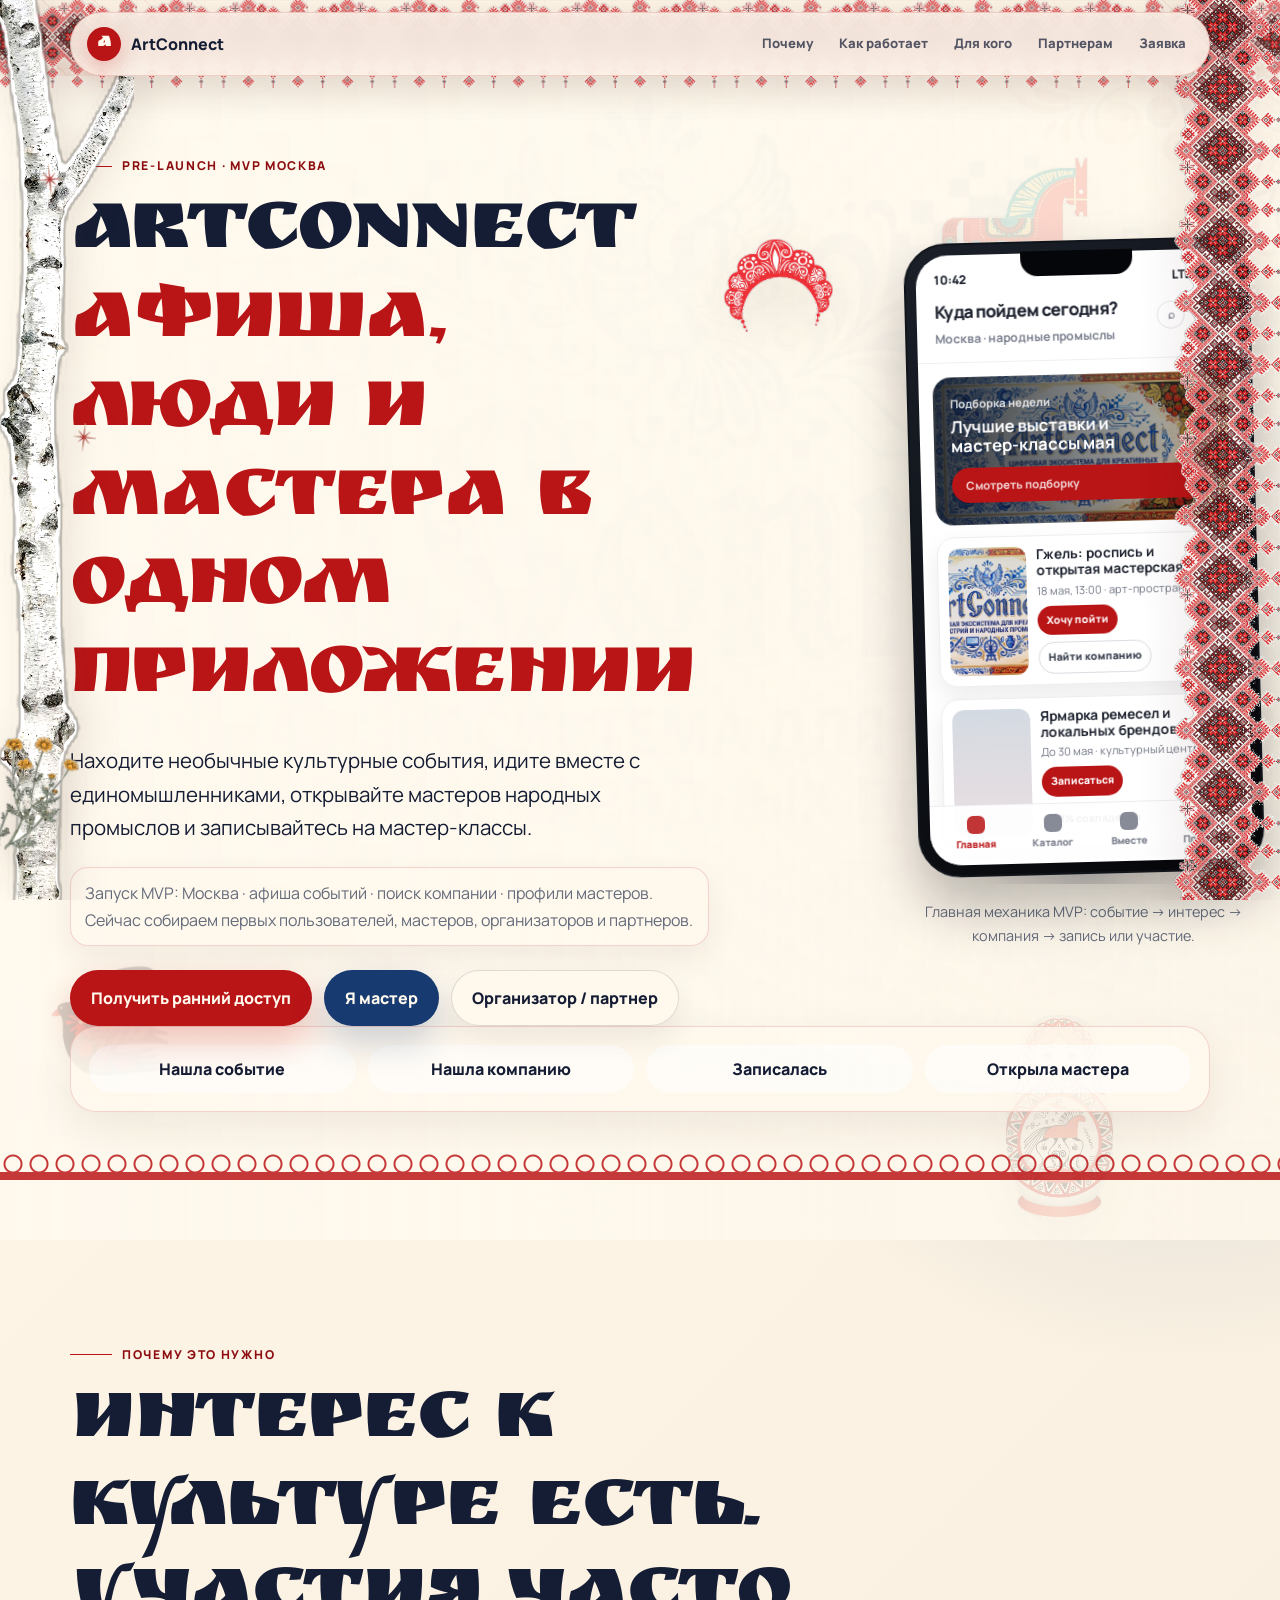
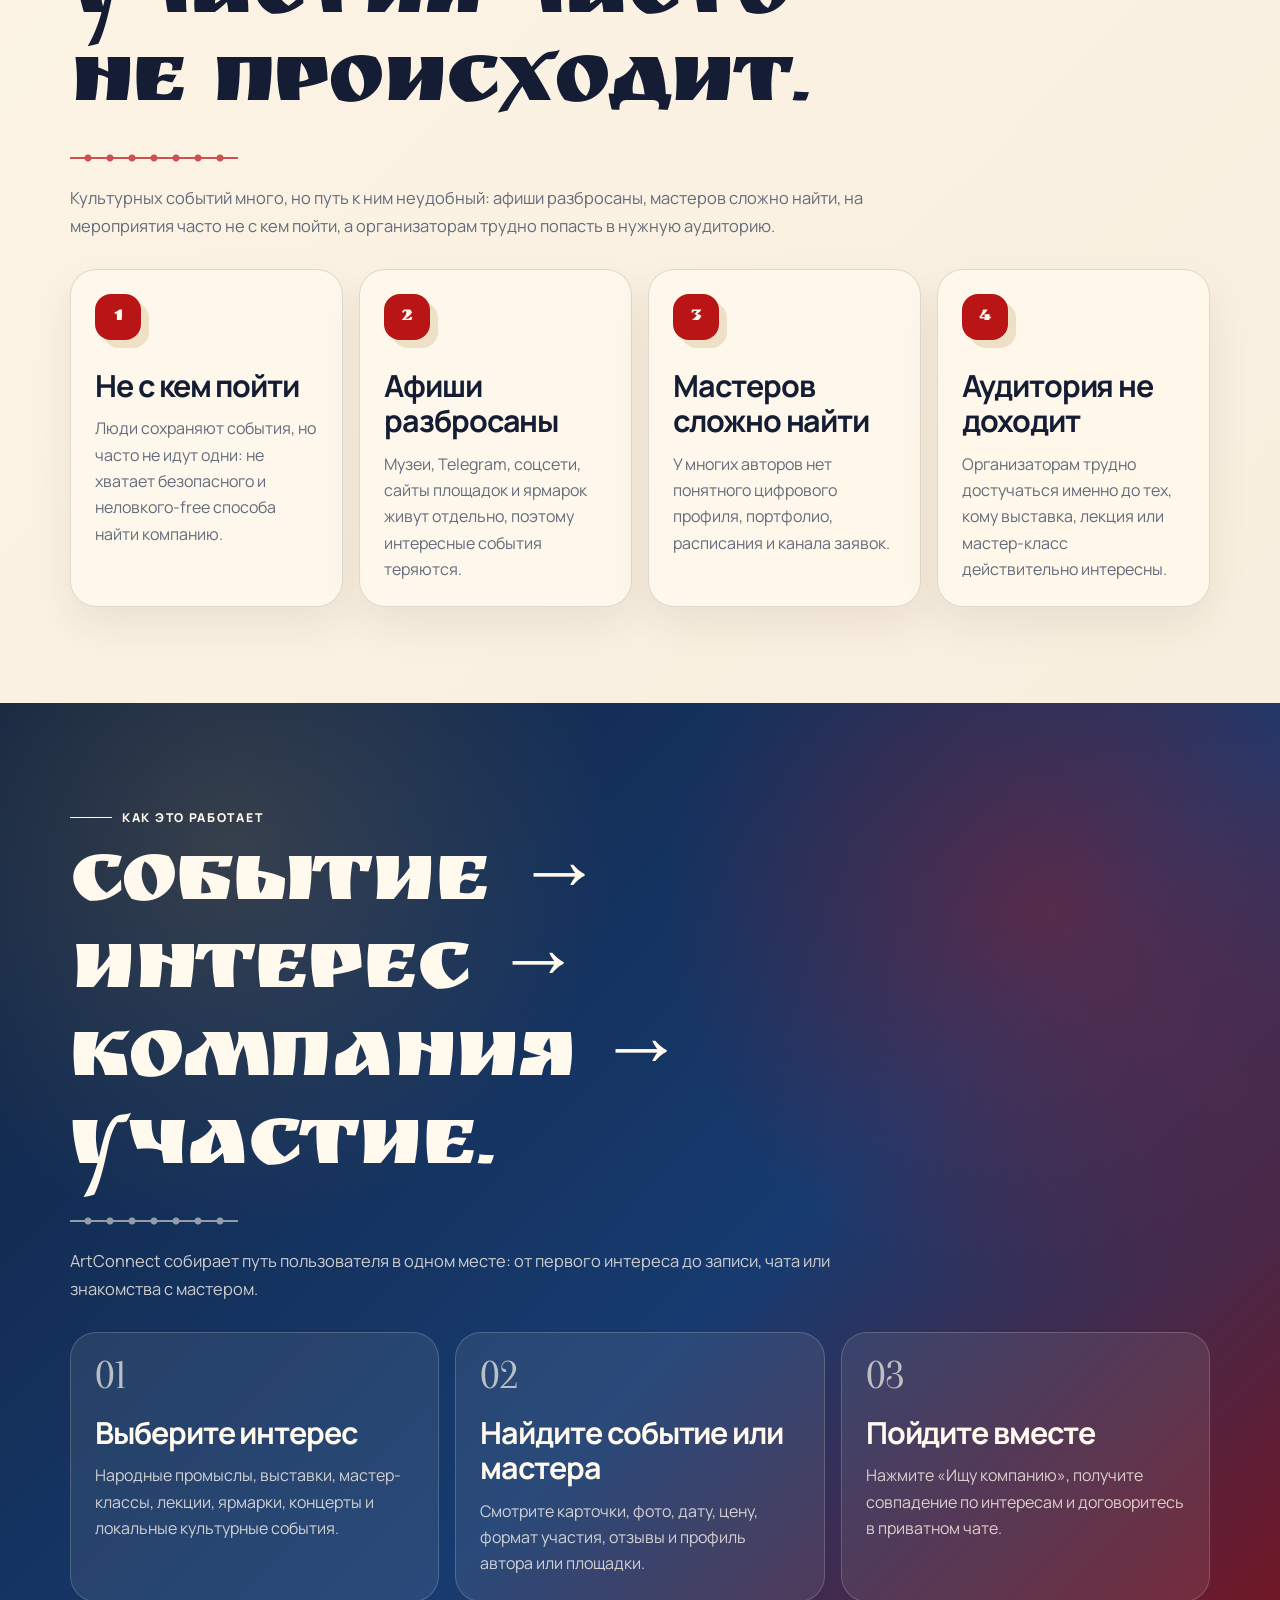
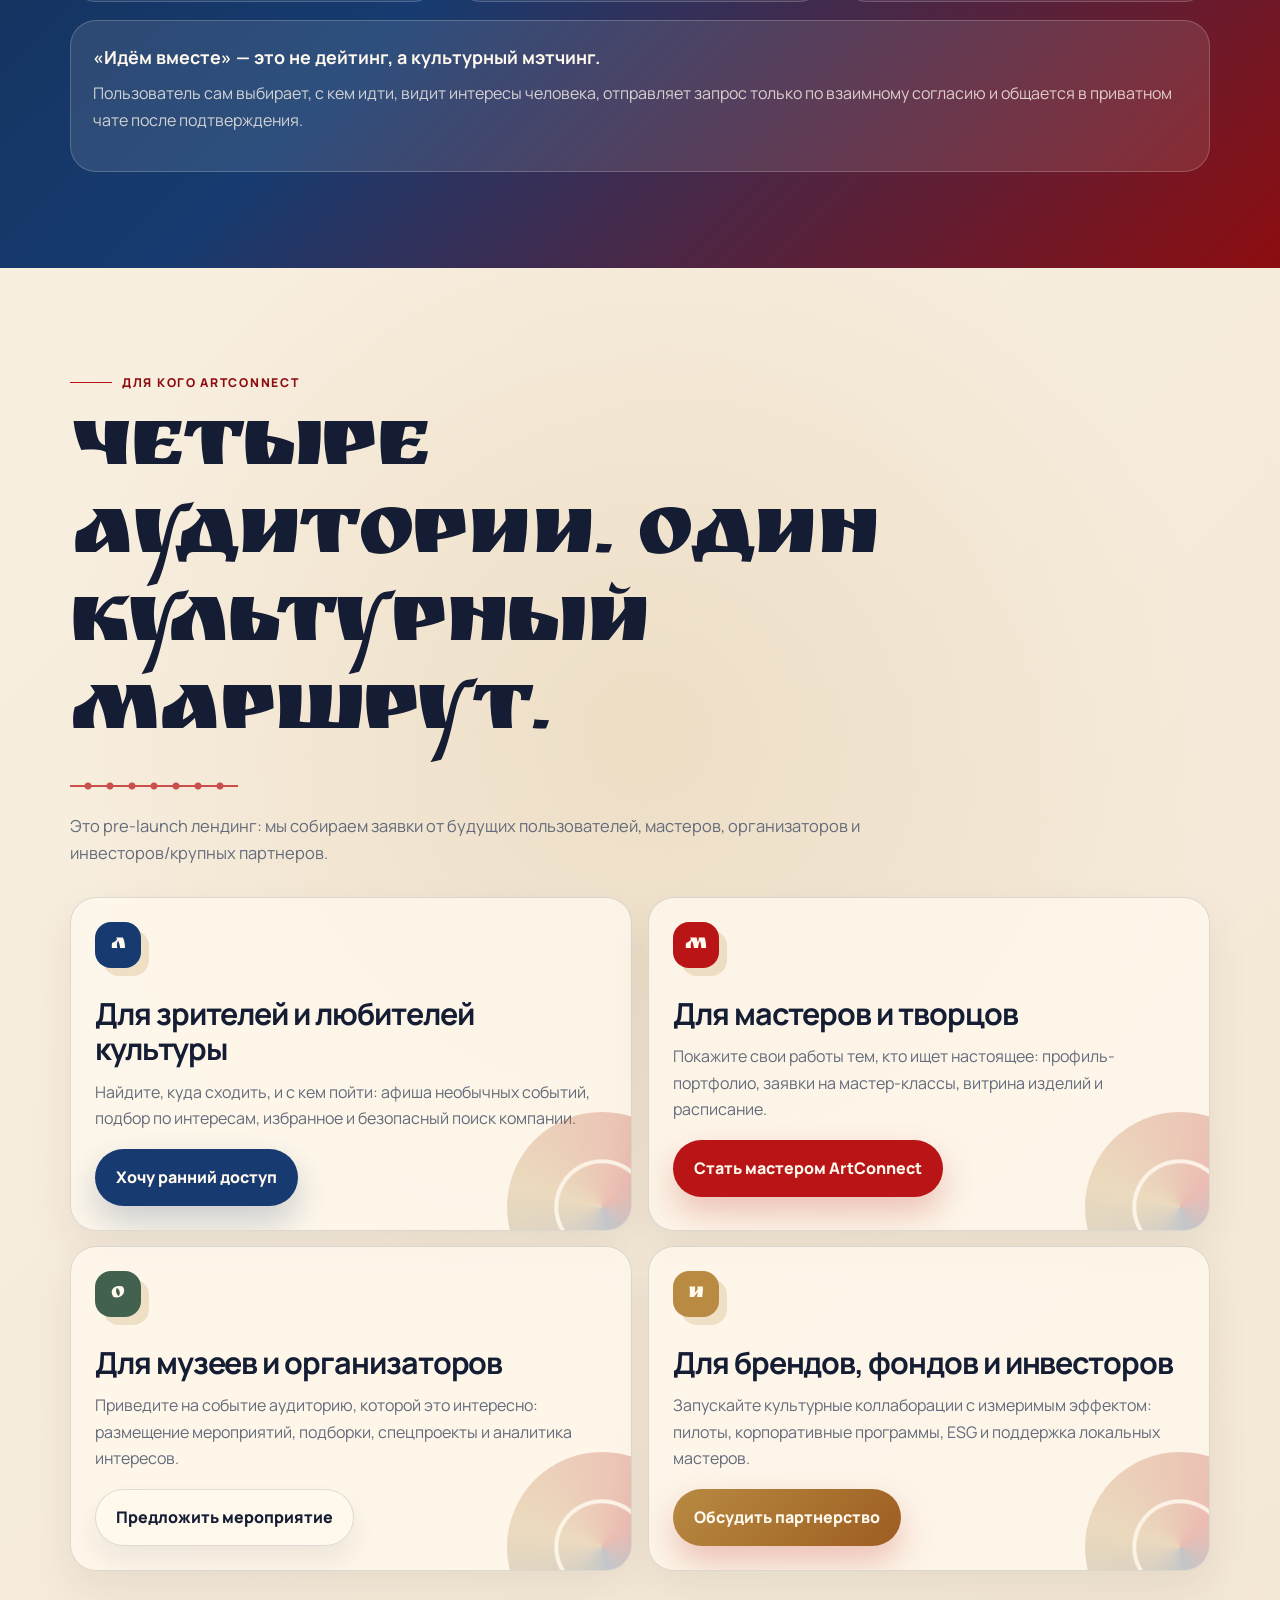
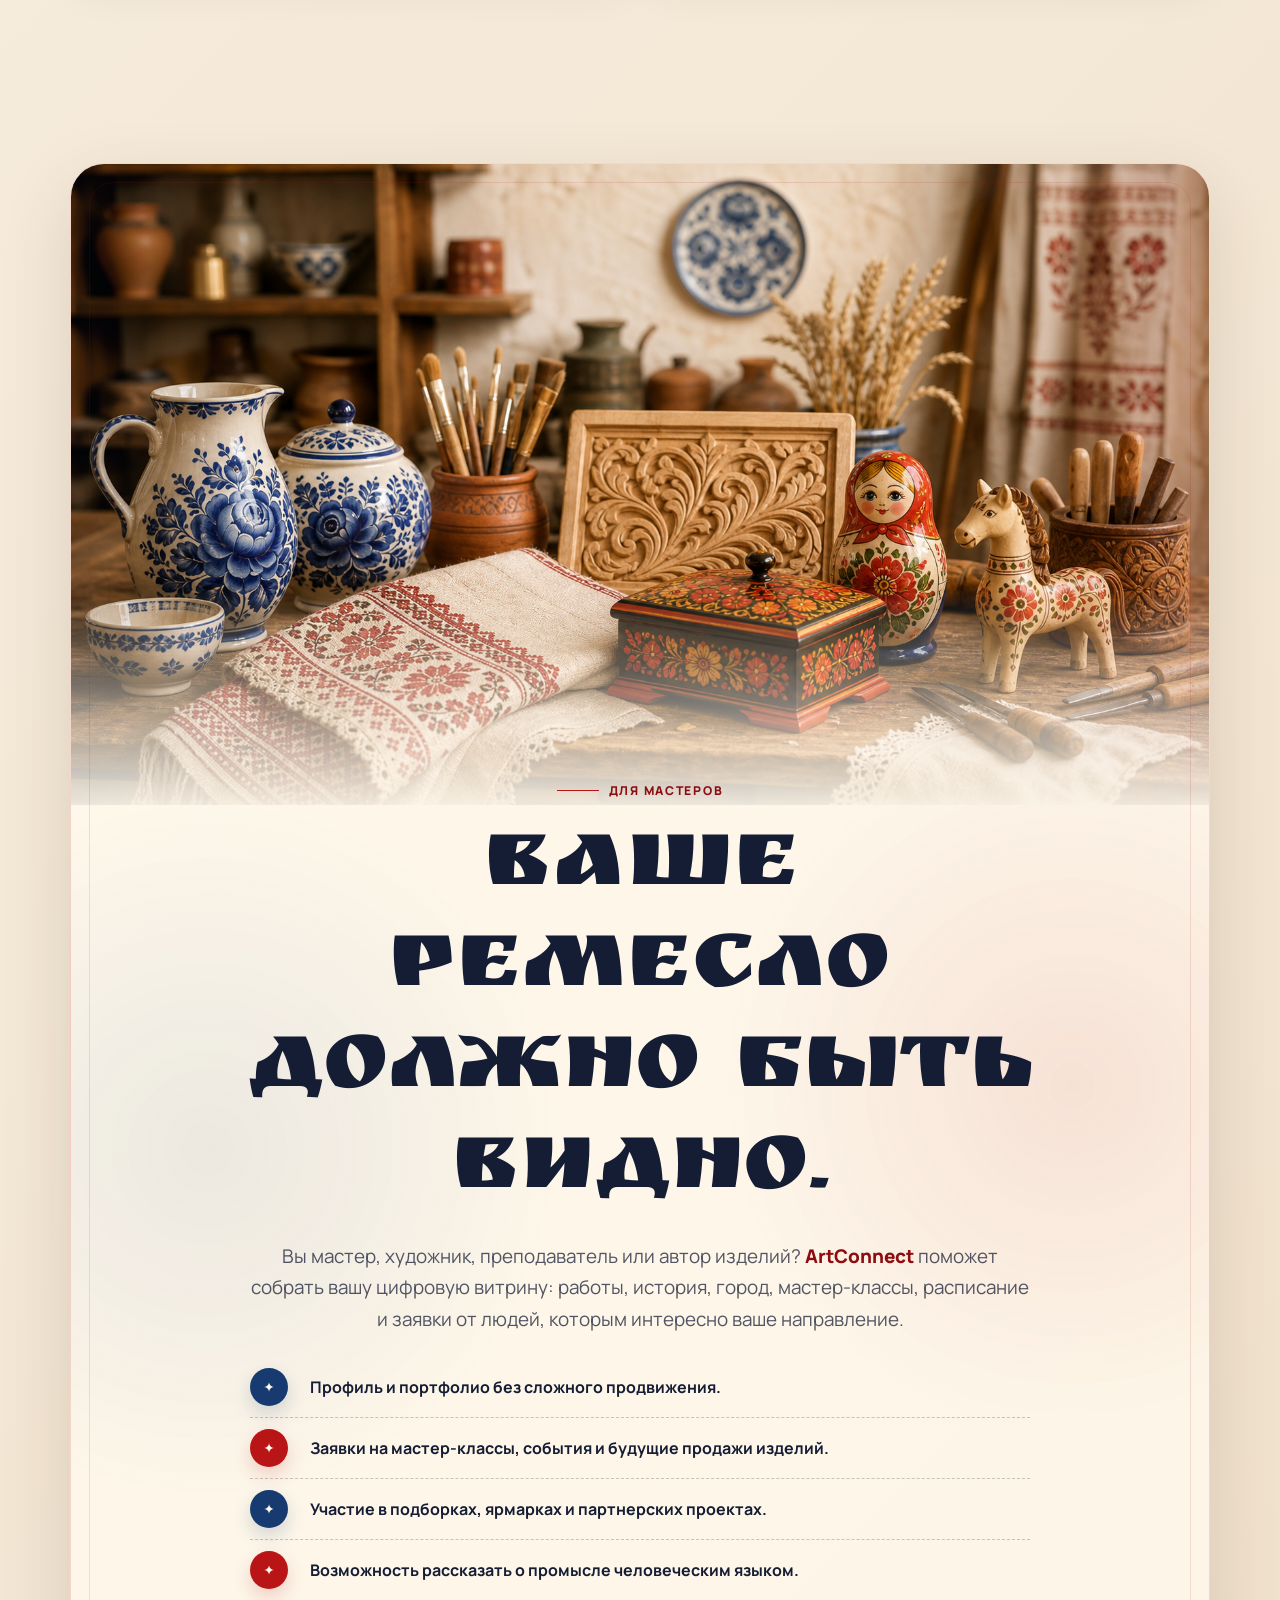
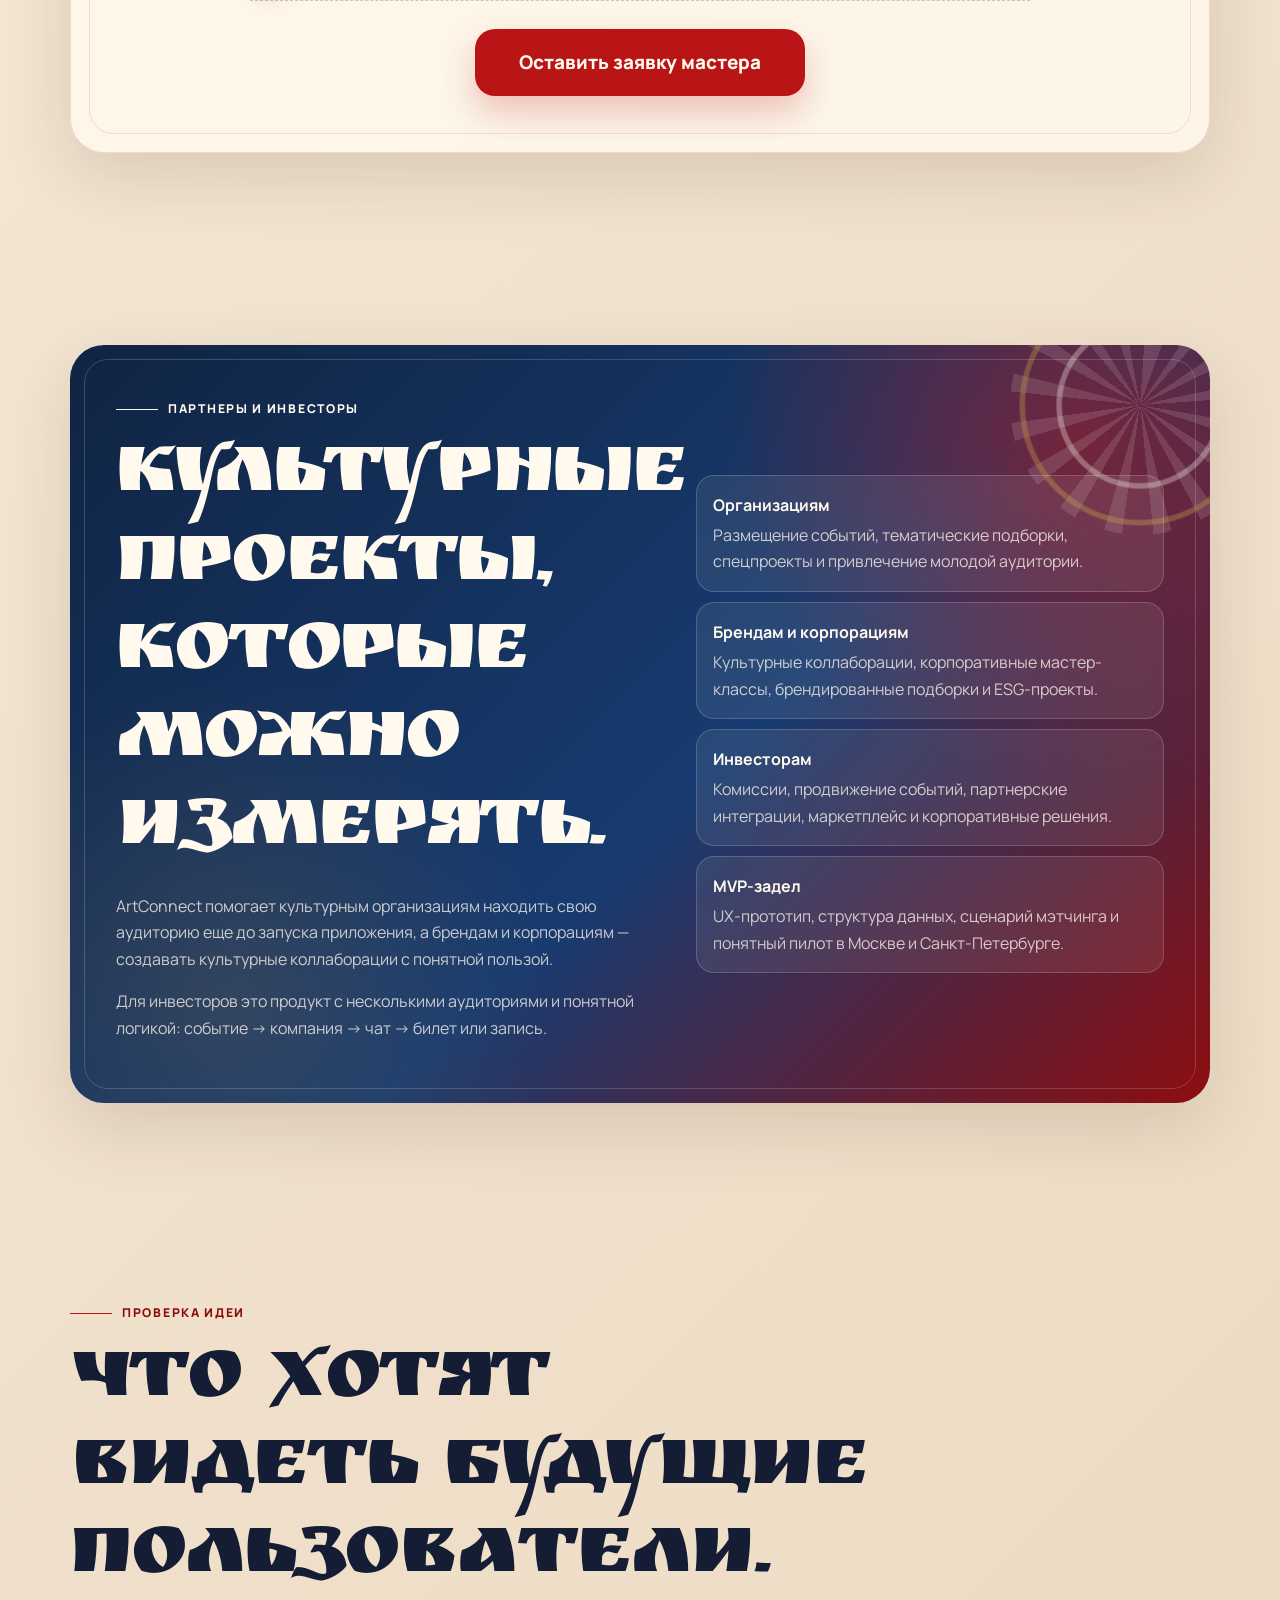
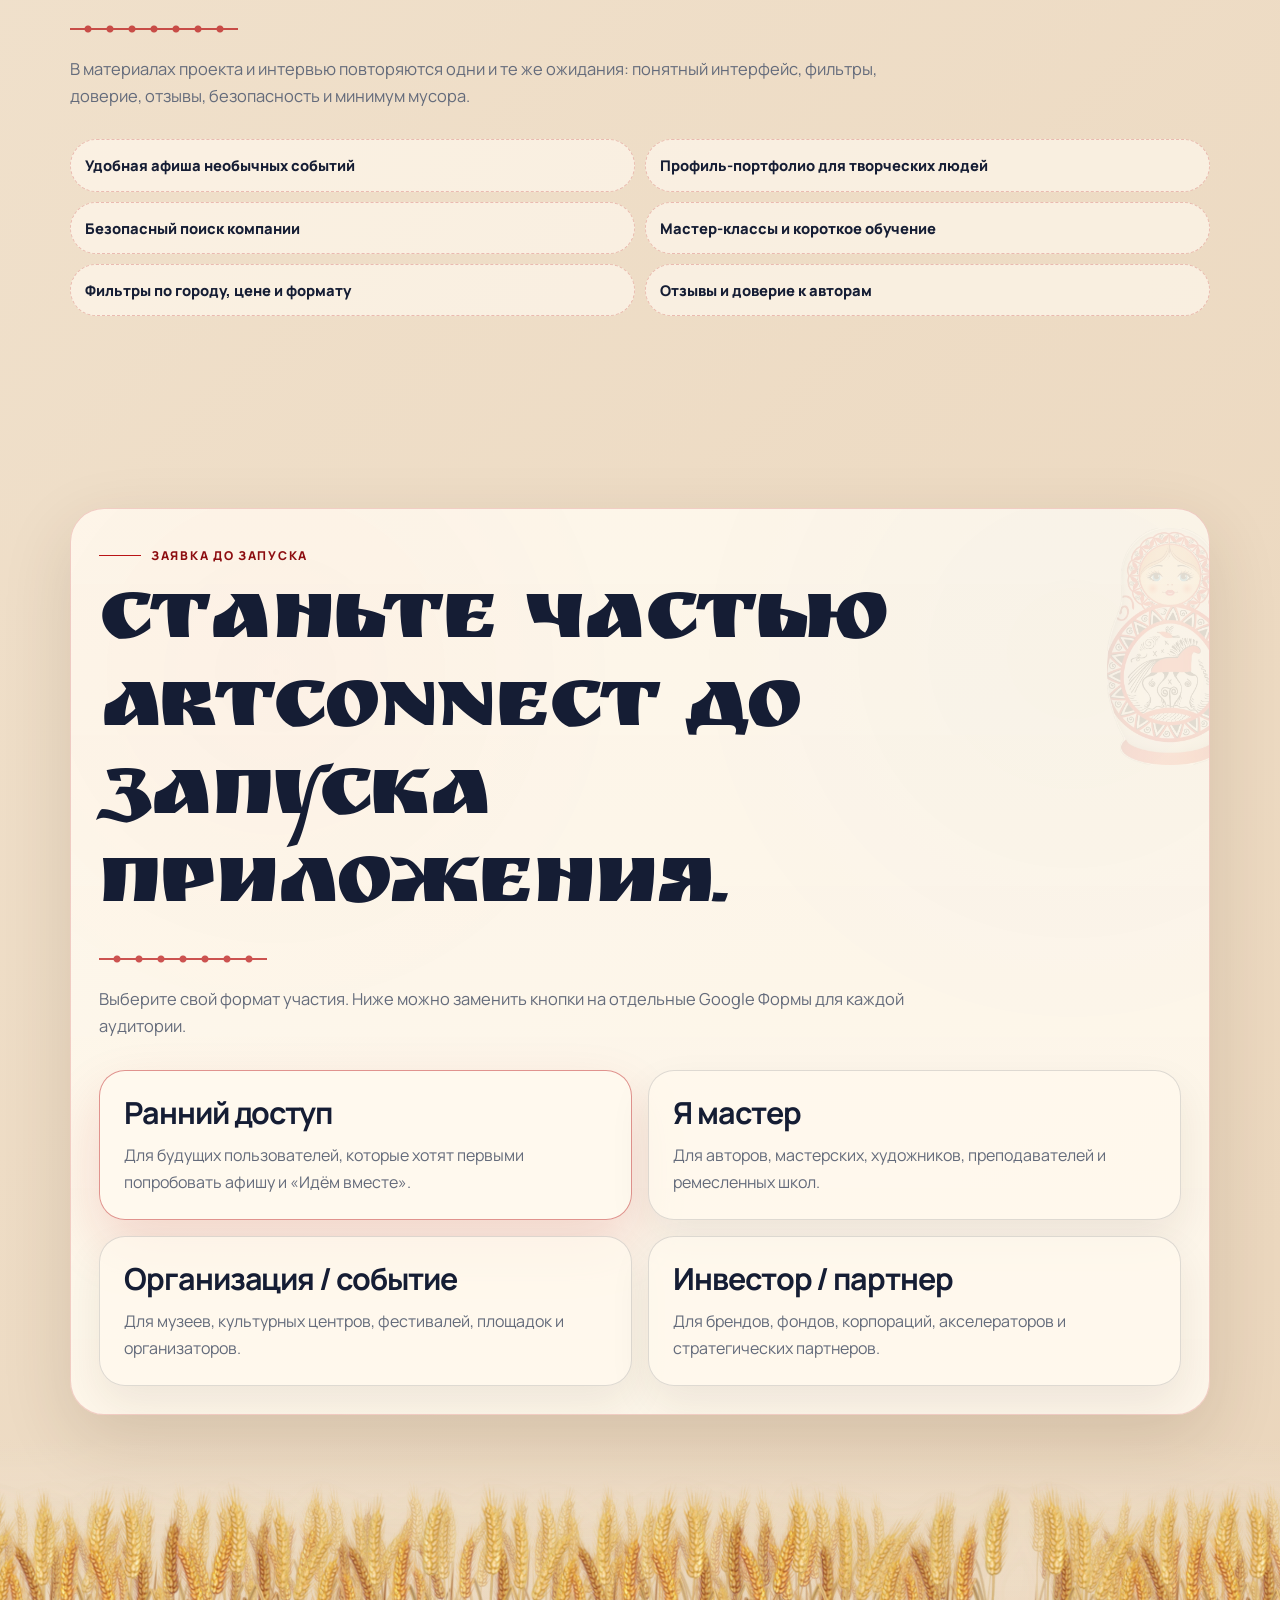
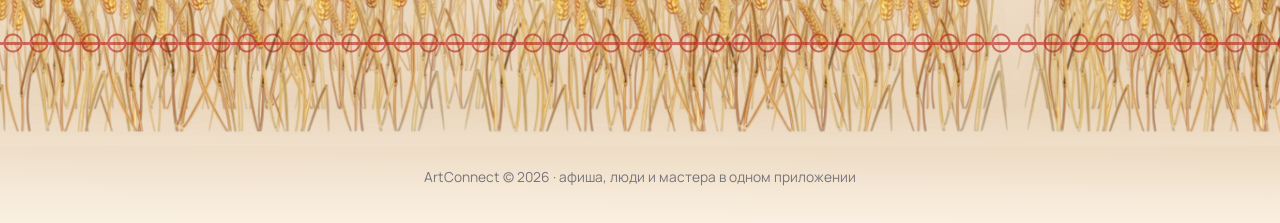
==== index.html @ 75df43a0 "Deploy ArtConnect landing" ====
<!doctype html>
<html lang="ru">
  <head>
    <meta charset="UTF-8" />
    <meta name="viewport" content="width=device-width, initial-scale=1.0" />
    <meta
      name="description"
      content="ArtConnect - pre-launch лендинг приложения, где культура становится ближе: афиша событий, поиск компании, мастера народных промыслов и партнерские культурные проекты."
    />
    <title>ArtConnect - афиша, люди и мастера в одном приложении</title>

    <!--
      При необходимости замените Google Fonts на локальные шрифты.
      Ruslan Display дает декоративный русский характер, Manrope отвечает за современную читаемость.
    -->
    <link rel="preconnect" href="https://fonts.googleapis.com" />
    <link rel="preconnect" href="https://fonts.gstatic.com" crossorigin />
    <link
      href="https://fonts.googleapis.com/css2?family=Manrope:wght@400;500;600;700;800&family=Oranienbaum&family=Ruslan+Display&display=swap"
      rel="stylesheet"
    />
    <link rel="stylesheet" href="css/styles.css" />
  </head>

  <body>
        <span class="scroll-progress" aria-hidden="true"></span>
    <div class="site-frame" aria-hidden="true">
      <span class="site-frame__top"></span>
      <span class="site-frame__left">
        <span class="site-frame__flower site-frame__flower--yellow"></span>
        <span class="site-frame__spark site-frame__spark--one"></span>
        <span class="site-frame__spark site-frame__spark--two"></span>
      </span>
      <span class="site-frame__right"></span>
    </div>

    <header class="site-header">
      <nav class="nav" aria-label="Главная навигация">
        <a class="brand" href="#top" aria-label="ArtConnect - на главный экран">
          <span class="brand-mark" aria-hidden="true"></span>
          <span>ArtConnect</span>
        </a>

        <div class="nav-links">
          <a href="#why">Почему</a>
          <a href="#how">Как работает</a>
          <a href="#audiences">Для кого</a>
          <a href="#partners">Партнерам</a>
          <a href="#join">Заявка</a>
        </div>
      </nav>
    </header>

    <main id="top">
      <section class="hero">
  <div class="hero-decor" aria-hidden="true">
    <span class="folk-shape folk-shape--sun"></span>
    <span class="folk-shape folk-shape--crown"></span>
    <span class="folk-shape folk-shape--matryoshka"></span>
    <span class="folk-shape folk-shape--spindle"></span>
  </div>

  <div class="container hero-grid">
    <div class="hero-content reveal">
      <span class="kicker">Pre-launch · MVP Москва</span>
      <h1>ArtConnect <span>афиша, люди и мастера в одном приложении</span></h1>
      <p class="hero-copy">
        Находите необычные культурные события, идите вместе с единомышленниками,
        открывайте мастеров народных промыслов и записывайтесь на мастер-классы.
      </p>
      <p class="launch-note">
        Запуск MVP: Москва · афиша событий · поиск компании · профили мастеров.
        Сейчас собираем первых пользователей, мастеров, организаторов и
        партнеров.
      </p>
      <div class="actions">
        <a class="btn" href="#join" data-choose="user"
          >Получить ранний доступ</a
        >
        <a class="btn btn--blue" href="#join" data-choose="master">Я мастер</a>
        <a class="btn btn--light" href="#join" data-choose="org"
          >Организатор / партнер</a
        >
      </div>
    </div>

    <div class="hero-visual reveal" data-delay="1">
      <div
        class="product-showcase"
        aria-label="Прототип мобильного приложения ArtConnect"
      >
        <div class="phone-mockup" data-tilt aria-hidden="true">
          <div class="phone-screen">
            <div class="phone-status">
              <span>10:42</span>
              <span>LTE 84%</span>
            </div>

            <div class="app-header">
              <div>
                <h3>Куда пойдем сегодня?</h3>
                <span>Москва · народные промыслы</span>
              </div>
              <div class="app-icons">
                <span class="app-icon">⌕</span>
                <span class="app-icon">•</span>
              </div>
            </div>

            <div class="app-content">
              <div class="app-hero-card">
                <span>Подборка недели</span>
                <strong>Лучшие выставки и мастер-классы мая</strong>
                <span class="app-pill">Смотреть подборку</span>
              </div>

              <article class="event-card">
                <div class="event-thumb"></div>
                <div>
                  <h4>Гжель: роспись и открытая мастерская</h4>
                  <p>18 мая, 13:00 · арт-пространство</p>
                  <div class="event-actions">
                    <span>Хочу пойти</span>
                    <span>Найти компанию</span>
                  </div>
                </div>
              </article>

              <article class="event-card">
                <div
                  class="event-thumb"
                  style="
                    --event-image: url(&quot;assets/media/загруженное (8).png&quot;);
                  "
                ></div>
                <div>
                  <h4>Ярмарка ремесел и локальных брендов</h4>
                  <p>До 30 мая · культурный центр</p>
                  <div class="event-actions">
                    <span>Записаться</span>
                    <span>73% совпадение</span>
                  </div>
                </div>
              </article>
            </div>

            <nav class="app-bottom-nav" aria-label="Навигация прототипа">
              <span>Главная</span>
              <span>Каталог</span>
              <span>Вместе</span>
              <span>Профиль</span>
            </nav>
          </div>
        </div>
      </div>
      <p class="visual-caption">
        Главная механика MVP: событие → интерес → компания → запись или участие.
      </p>
    </div>
  </div>

  <div class="container">
    <div
      class="route-strip reveal"
      data-delay="2"
      aria-label="Сценарий продукта"
    >
      <span>Нашла событие</span>
      <span>Нашла компанию</span>
      <span>Записалась</span>
      <span>Открыла мастера</span>
    </div>
  </div>
  <div class="ornament-band" aria-hidden="true"></div>
</section>
            <section class="section" id="why">
        <div class="container">
          <div class="section-heading reveal">
            <span class="section-kicker">Почему это нужно</span>
            <h2>Интерес к культуре есть. Участия часто не происходит.</h2>
            <p>
              Культурных событий много, но путь к ним неудобный: афиши разбросаны,
              мастеров сложно найти, на мероприятия часто не с кем пойти, а организаторам
              трудно попасть в нужную аудиторию.
            </p>
          </div>

          <div class="cards-grid">
            <article class="card reveal" data-tilt>
              <span class="card-icon">1</span>
              <h3>Не с кем пойти</h3>
              <p>Люди сохраняют события, но часто не идут одни: не хватает безопасного и неловкого-free способа найти компанию.</p>
            </article>

            <article class="card reveal" data-delay="1" data-tilt>
              <span class="card-icon">2</span>
              <h3>Афиши разбросаны</h3>
              <p>Музеи, Telegram, соцсети, сайты площадок и ярмарок живут отдельно, поэтому интересные события теряются.</p>
            </article>

            <article class="card reveal" data-delay="2" data-tilt>
              <span class="card-icon">3</span>
              <h3>Мастеров сложно найти</h3>
              <p>У многих авторов нет понятного цифрового профиля, портфолио, расписания и канала заявок.</p>
            </article>

            <article class="card reveal" data-tilt>
              <span class="card-icon">4</span>
              <h3>Аудитория не доходит</h3>
              <p>Организаторам трудно достучаться именно до тех, кому выставка, лекция или мастер-класс действительно интересны.</p>
            </article>
          </div>
        </div>
      </section>

      <section class="section steps" id="how">
        <div class="container">
          <div class="section-heading reveal">
            <span class="section-kicker">Как это работает</span>
            <h2>Событие → интерес → компания → участие.</h2>
            <p>
              ArtConnect собирает путь пользователя в одном месте: от первого интереса
              до записи, чата или знакомства с мастером.
            </p>
          </div>

          <div class="steps-grid">
            <article class="step-card reveal">
              <span class="step-number">01</span>
              <h3>Выберите интерес</h3>
              <p>Народные промыслы, выставки, мастер-классы, лекции, ярмарки, концерты и локальные культурные события.</p>
            </article>

            <article class="step-card reveal" data-delay="1">
              <span class="step-number">02</span>
              <h3>Найдите событие или мастера</h3>
              <p>Смотрите карточки, фото, дату, цену, формат участия, отзывы и профиль автора или площадки.</p>
            </article>

            <article class="step-card reveal" data-delay="2">
              <span class="step-number">03</span>
              <h3>Пойдите вместе</h3>
              <p>Нажмите «Ищу компанию», получите совпадение по интересам и договоритесь в приватном чате.</p>
            </article>
          </div>

          <div class="safety-note reveal">
            <strong>«Идём вместе» — это не дейтинг, а культурный мэтчинг.</strong>
            <p>
              Пользователь сам выбирает, с кем идти, видит интересы человека,
              отправляет запрос только по взаимному согласию и общается в приватном
              чате после подтверждения.
            </p>
          </div>
        </div>
      </section>
            <section class="section" id="audiences">
        <div class="container">
          <div class="section-heading reveal">
            <span class="section-kicker">Для кого ArtConnect</span>
            <h2>Четыре аудитории. Один культурный маршрут.</h2>
            <p>
              Это pre-launch лендинг: мы собираем заявки от будущих пользователей,
              мастеров, организаторов и инвесторов/крупных партнеров.
            </p>
          </div>

          <div class="audience-grid">
            <article class="audience-card audience-card--user reveal" data-tilt>
              <span class="card-icon">Л</span>
              <h3>Для зрителей и любителей культуры</h3>
              <p>Найдите, куда сходить, и с кем пойти: афиша необычных событий, подбор по интересам, избранное и безопасный поиск компании.</p>
              <a class="btn btn--blue" href="#join" data-choose="user">Хочу ранний доступ</a>
            </article>

            <article class="audience-card audience-card--master reveal" data-delay="1" data-tilt>
              <span class="card-icon">М</span>
              <h3>Для мастеров и творцов</h3>
              <p>Покажите свои работы тем, кто ищет настоящее: профиль-портфолио, заявки на мастер-классы, витрина изделий и расписание.</p>
              <a class="btn" href="#join" data-choose="master">Стать мастером ArtConnect</a>
            </article>

            <article class="audience-card audience-card--org reveal" data-delay="2" data-tilt>
              <span class="card-icon">О</span>
              <h3>Для музеев и организаторов</h3>
              <p>Приведите на событие аудиторию, которой это интересно: размещение мероприятий, подборки, спецпроекты и аналитика интересов.</p>
              <a class="btn btn--light" href="#join" data-choose="org">Предложить мероприятие</a>
            </article>

            <article class="audience-card audience-card--investor reveal" data-tilt>
              <span class="card-icon">И</span>
              <h3>Для брендов, фондов и инвесторов</h3>
              <p>Запускайте культурные коллаборации с измеримым эффектом: пилоты, корпоративные программы, ESG и поддержка локальных мастеров.</p>
              <a class="btn btn--gold" href="#join" data-choose="investor">Обсудить партнерство</a>
            </article>
          </div>
        </div>
      </section>
            <section class="section masters-section" id="masters">
        <div class="container">
          <div class="masters-panel reveal">
            <figure class="masters-visual" aria-label="Горизонтальный визуал с народными промыслами">
              <img
                src="assets/media/masters-crafts-banner.png"
                alt="Гжельская керамика, вышивка, деревянная резьба, матрешка и расписная шкатулка в мастерской"
              />
            </figure>

            <div class="masters-content">
              <span class="section-kicker">Для мастеров</span>
              <h2>Ваше ремесло должно быть видно.</h2>
              <p class="masters-lead">
                Вы мастер, художник, преподаватель или автор изделий? <span>ArtConnect</span> поможет
                собрать вашу цифровую витрину: работы, история, город, мастер-классы,
                расписание и заявки от людей, которым интересно ваше направление.
              </p>
              <ul class="feature-list masters-feature-list">
                <li>Профиль и портфолио без сложного продвижения.</li>
                <li>Заявки на мастер-классы, события и будущие продажи изделий.</li>
                <li>Участие в подборках, ярмарках и партнерских проектах.</li>
                <li>Возможность рассказать о промысле человеческим языком.</li>
              </ul>
              <div class="actions masters-actions">
                <a class="btn" href="#join" data-choose="master">Оставить заявку мастера</a>
              </div>
            </div>
          </div>
        </div>
      </section>
            <section class="section partners" id="partners">
        <div class="container">
          <div class="partners-panel reveal">
            <div>
              <span class="section-kicker">Партнеры и инвесторы</span>
              <h2>Культурные проекты, которые можно измерять.</h2>
              <p>
                ArtConnect помогает культурным организациям находить свою аудиторию еще
                до запуска приложения, а брендам и корпорациям — создавать культурные
                коллаборации с понятной пользой.
              </p>
              <p>
                Для инвесторов это продукт с несколькими аудиториями и понятной логикой:
                событие → компания → чат → билет или запись.
              </p>
            </div>

            <ul class="b2b-list" aria-label="Возможности для партнеров и инвесторов">
              <li>
                <strong>Организациям</strong>
                Размещение событий, тематические подборки, спецпроекты и привлечение молодой аудитории.
              </li>
              <li>
                <strong>Брендам и корпорациям</strong>
                Культурные коллаборации, корпоративные мастер-классы, брендированные подборки и ESG-проекты.
              </li>
              <li>
                <strong>Инвесторам</strong>
                Комиссии, продвижение событий, партнерские интеграции, маркетплейс и корпоративные решения.
              </li>
              <li>
                <strong>MVP-задел</strong>
                UX-прототип, структура данных, сценарий мэтчинга и понятный пилот в Москве и Санкт-Петербурге.
              </li>
            </ul>
          </div>
        </div>
      </section>

      <section class="section" id="proof">
        <div class="container">
          <div class="section-heading reveal">
            <span class="section-kicker">Проверка идеи</span>
            <h2>Что хотят видеть будущие пользователи.</h2>
            <p>
              В материалах проекта и интервью повторяются одни и те же ожидания:
              понятный интерфейс, фильтры, доверие, отзывы, безопасность и минимум мусора.
            </p>
          </div>

          <ul class="chips-list reveal" aria-label="Ожидания пользователей">
            <li>Удобная афиша необычных событий</li>
            <li>Профиль-портфолио для творческих людей</li>
            <li>Безопасный поиск компании</li>
            <li>Мастер-классы и короткое обучение</li>
            <li>Фильтры по городу, цене и формату</li>
            <li>Отзывы и доверие к авторам</li>
          </ul>
        </div>
      </section>

      <section class="section join" id="join">
        <div class="container">
          <div class="join-panel reveal">
            <div class="section-heading">
              <span class="section-kicker">Заявка до запуска</span>
              <h2>Станьте частью ArtConnect до запуска приложения.</h2>
              <p>
                Выберите свой формат участия. Ниже можно заменить кнопки на отдельные
                Google Формы для каждой аудитории.
              </p>
            </div>

            <div class="join-grid" role="list">
              <a class="join-card is-active" href="https://forms.gle/artconnect-early-access" data-role="user" data-tilt>
                <h3>Ранний доступ</h3>
                <p>Для будущих пользователей, которые хотят первыми попробовать афишу и «Идём вместе».</p>
              </a>

              <a class="join-card" href="https://forms.gle/artconnect-master" data-role="master" data-tilt>
                <h3>Я мастер</h3>
                <p>Для авторов, мастерских, художников, преподавателей и ремесленных школ.</p>
              </a>

              <a class="join-card" href="https://forms.gle/artconnect-organization" data-role="org" data-tilt>
                <h3>Организация / событие</h3>
                <p>Для музеев, культурных центров, фестивалей, площадок и организаторов.</p>
              </a>

              <a class="join-card" href="https://forms.gle/artconnect-investor" data-role="investor" data-tilt>
                <h3>Инвестор / партнер</h3>
                <p>Для брендов, фондов, корпораций, акселераторов и стратегических партнеров.</p>
              </a>
            </div>
          </div>
        </div>
      </section>
    </main>

        <div class="wheat-field" aria-hidden="true">
      <span class="wheat-field__layer wheat-field__layer--back"></span>
      <span class="wheat-field__layer wheat-field__layer--middle"></span>
      <span class="wheat-field__layer wheat-field__layer--front"></span>
    </div>

    <footer class="footer">
      <div class="container">ArtConnect © 2026 · афиша, люди и мастера в одном приложении</div>
    </footer>

    <script src="js/main.js"></script>
  </body>
</html>
---- css/styles.css ----
:root {
  --paper: #f6ecdc;
  --paper-light: #fff9ee;
  --paper-warm: #ead5ba;
  --ink: #151d34;
  --muted: #646b7b;
  --red: #b91416;
  --red-dark: #8d0d10;
  --blue: #173b70;
  --blue-dark: #102442;
  --gold: #b88a42;
  --green: #42624f;
  --line: rgba(21, 29, 52, 0.14);
  --white-soft: rgba(255, 249, 238, 0.78);
  --shadow: 0 24px 70px rgba(64, 43, 22, 0.14);
  --radius-xl: 34px;
  --radius-lg: 26px;
  --container: min(1140px, calc(100% - 32px));
}

* {
  box-sizing: border-box;
}

html {
  scroll-behavior: smooth;
}

body {
  margin: 0;
  min-width: 320px;
  position: relative;
  color: var(--ink);
  background:
    radial-gradient(circle at 8% 4%, rgba(185, 20, 22, 0.18), transparent 26rem),
    radial-gradient(circle at 92% 9%, rgba(23, 59, 112, 0.18), transparent 30rem),
    radial-gradient(circle at 50% 40%, rgba(184, 138, 66, 0.15), transparent 36rem),
    linear-gradient(135deg, #fff7e9 0%, var(--paper) 42%, #ead5bb 100%);
  font-family: "Manrope", system-ui, sans-serif;
  line-height: 1.65;
  overflow-x: hidden;
}

body::before,
body::after {
  content: "";
  position: fixed;
  inset: 0;
  pointer-events: none;
}

body::before {
  z-index: -2;
  opacity: 0.34;
  background-image:
    linear-gradient(rgba(102, 70, 36, 0.07) 1px, transparent 1px),
    linear-gradient(90deg, rgba(102, 70, 36, 0.07) 1px, transparent 1px);
  background-size: 34px 34px;
  mask-image: linear-gradient(to bottom, #000 0 76%, transparent);
}

body::after {
  z-index: -3;
  opacity: 0.17;
  background:
    repeating-linear-gradient(45deg, transparent 0 18px, rgba(185, 20, 22, 0.35) 18px 19px, transparent 19px 36px),
    repeating-linear-gradient(-45deg, transparent 0 28px, rgba(23, 59, 112, 0.16) 28px 29px, transparent 29px 56px);
  mask-image: linear-gradient(90deg, #000 0 9%, transparent 21% 79%, #000 91% 100%);
}

a {
  color: inherit;
  text-decoration: none;
}

button,
input,
select,
textarea {
  font: inherit;
}

h1,
h2,
h3,
p {
  margin-top: 0;
}

h1,
h2 {
  font-family: "Ruslan Display", "Oranienbaum", Georgia, serif;
  font-weight: 400;
  line-height: 1.02;
  letter-spacing: -0.035em;
}

h1 {
  max-width: 760px;
  margin-bottom: 20px;
  font-size: clamp(3.05rem, 13vw, 7rem);
}

h2 {
  margin-bottom: 18px;
  font-size: clamp(2.45rem, 10vw, 5.4rem);
}

h3 {
  margin-bottom: 12px;
  font-size: clamp(1.28rem, 4.8vw, 1.9rem);
  line-height: 1.16;
  letter-spacing: -0.035em;
}

p {
  color: var(--muted);
}

.container {
  width: var(--container);
  margin: 0 auto;
}

main,
.wheat-field,
.footer {
  position: relative;
  z-index: 1;
}

.scroll-progress {
  position: fixed;
  top: 0;
  left: 0;
  z-index: 30;
  width: 100%;
  height: 3px;
  pointer-events: none;
  background: linear-gradient(90deg, var(--red), var(--gold), var(--blue));
  transform: scaleX(var(--progress, 0));
  transform-origin: left center;
}

.site-frame {
  position: fixed;
  inset: 0;
  z-index: 8;
  overflow: hidden;
  pointer-events: none;
}

.site-frame__top,
.site-frame__left,
.site-frame__right {
  position: absolute;
  pointer-events: none;
}

.site-frame__top {
  top: -2px;
  right: 0;
  left: 0;
  z-index: 1;
  height: clamp(72px, 7vw, 122px);
  opacity: 0.96;
  background: url("../assets/media/decor-embroidery-top.png") top center / auto clamp(108px, 9vw, 154px) repeat-x;
  filter: drop-shadow(0 14px 20px rgba(75, 23, 17, 0.1));
}

.site-frame__left {
  top: -12px;
  bottom: -12px;
  left: 0;
  z-index: 4;
  width: clamp(134px, 10vw, 194px);
  background: url("../assets/media/e09a650b2e4ba8d8e26f4164f60a1860.png") left -18px top -10px / auto calc(100vh + 108px) no-repeat;
  filter: brightness(1.05) contrast(1.22) saturate(1.04) drop-shadow(12px 0 18px rgba(64, 43, 22, 0.1));
}

.site-frame__right {
  top: -18px;
  right: clamp(-62px, -3vw, -38px);
  bottom: -18px;
  z-index: 3;
  width: clamp(144px, 10vw, 196px);
  opacity: 0.96;
  background: url("../assets/media/decor-embroidery-right.png") left top / 100% auto repeat-y;
  filter: drop-shadow(-12px 0 22px rgba(75, 23, 17, 0.08));
}

.site-frame__flower,
.site-frame__spark {
  position: absolute;
  display: block;
  background-repeat: no-repeat;
  background-position: center;
  background-size: contain;
  filter: drop-shadow(0 16px 18px rgba(64, 43, 22, 0.12));
}

.site-frame__flower--yellow {
  bottom: clamp(34px, 7vh, 82px);
  left: clamp(-22px, -0.8vw, -10px);
  width: clamp(92px, 7.2vw, 132px);
  height: clamp(116px, 9vw, 166px);
  background-image: url("../assets/media/2bbe294fa05c8a3bc9b276e83e920f77.png");
  transform: rotate(-8deg);
}

.site-frame__spark {
  width: clamp(24px, 2vw, 36px);
  height: clamp(30px, 2.4vw, 44px);
  background-image: url("../assets/media/d473b333ccba26c14e40c754aa8abd5b.png");
  opacity: 0.78;
}

.site-frame__spark--one {
  top: 19%;
  left: clamp(36px, 3vw, 58px);
  transform: rotate(-5deg);
}

.site-frame__spark--two {
  top: 47%;
  left: clamp(72px, 5vw, 96px);
  transform: rotate(6deg) scale(0.92);
}

.site-header {
  position: sticky;
  top: 12px;
  z-index: 20;
  width: var(--container);
  margin: 12px auto 0;
  border: 1px solid rgba(185, 20, 22, 0.16);
  border-radius: 999px;
  background: rgba(255, 249, 238, 0.86);
  box-shadow: 0 14px 36px rgba(64, 43, 22, 0.09);
  backdrop-filter: blur(16px);
}

.nav {
  display: flex;
  align-items: center;
  justify-content: space-between;
  gap: 16px;
  padding: 10px 12px 10px 16px;
}

.brand {
  display: inline-flex;
  align-items: center;
  gap: 10px;
  font-weight: 900;
}

.brand-mark {
  display: grid;
  width: 34px;
  height: 34px;
  place-items: center;
  border-radius: 50%;
  color: var(--paper-light);
  background: var(--red);
  font-family: "Ruslan Display", Georgia, serif;
  box-shadow: 0 10px 22px rgba(185, 20, 22, 0.24);
}

.brand-mark::before {
  content: "А";
  font-size: 1.2rem;
}

.nav-links {
  display: none;
  align-items: center;
  gap: 4px;
  color: rgba(21, 29, 52, 0.72);
  font-size: 0.82rem;
  font-weight: 800;
}

.nav-links a {
  padding: 10px 11px;
  border-radius: 999px;
  transition: color 220ms ease, background 220ms ease;
}

.nav-links a:hover {
  color: var(--red-dark);
  background: rgba(185, 20, 22, 0.08);
}

.section {
  position: relative;
  isolation: isolate;
  overflow: hidden;
  padding: 76px 0;
}

.section > .container {
  position: relative;
  z-index: 1;
}

.section-heading {
  max-width: 850px;
  margin-bottom: 30px;
}

.section-heading h2::after {
  content: "";
  display: block;
  width: min(168px, 42vw);
  height: 16px;
  margin-top: 18px;
  background:
    radial-gradient(circle, var(--red) 0 3px, transparent 4px) 50% 50% / 22px 16px repeat-x,
    linear-gradient(var(--red), var(--red)) center / 100% 2px no-repeat;
  opacity: 0.72;
}

.section-heading p {
  margin-bottom: 0;
  font-size: 1.03rem;
}

.kicker,
.section-kicker {
  display: inline-flex;
  align-items: center;
  gap: 10px;
  margin-bottom: 15px;
  color: var(--red-dark);
  font-size: 0.76rem;
  font-weight: 900;
  letter-spacing: 0.14em;
  text-transform: uppercase;
}

.kicker::before,
.section-kicker::before {
  content: "";
  width: 42px;
  height: 1px;
  background: var(--red);
}

.hero {
  position: relative;
  isolation: isolate;
  padding: 58px 0 38px;
  overflow: hidden;
}

.hero::before {
  content: "";
  position: absolute;
  inset: -90px -60px 0;
  z-index: -2;
  pointer-events: none;
  opacity: 0.14;
  background: url("../assets/media/название и стиль.png") center / cover no-repeat;
  filter: saturate(0.95) sepia(0.08);
  transform: scale(1.04);
}

.hero::after {
  content: "";
  position: absolute;
  inset: 0;
  z-index: -1;
  pointer-events: none;
  background:
    linear-gradient(90deg, rgba(255, 249, 238, 0.98) 0%, rgba(255, 249, 238, 0.91) 48%, rgba(255, 249, 238, 0.73) 100%),
    linear-gradient(180deg, rgba(255, 249, 238, 0.2), rgba(246, 236, 220, 0.96) 92%);
}

.hero-decor {
  position: absolute;
  inset: 0;
  z-index: 0;
  pointer-events: none;
}

.folk-shape {
  position: absolute;
  opacity: 0.16;
  filter: drop-shadow(0 18px 30px rgba(64, 43, 22, 0.14));
  animation: folk-drift 9s ease-in-out infinite;
}

.folk-shape--sun {
  top: 7%;
  right: clamp(170px, 15vw, 260px);
  width: 148px;
  height: 164px;
  background: url("../assets/media/лошадка.png") center / contain no-repeat;
}

.folk-shape--crown {
  top: 14%;
  right: clamp(430px, 35vw, 560px);
  width: clamp(94px, 8.5vw, 140px);
  height: clamp(78px, 7vw, 116px);
  background: url("../assets/media/d1ac74ef44097bb554b5a35445c5c40d.png") center / contain no-repeat;
  opacity: 0.9;
  transform: rotate(-5deg);
  animation-delay: -3.5s;
}

.folk-shape--matryoshka {
  right: clamp(150px, 13vw, 230px);
  bottom: 2%;
  width: 108px;
  height: 202px;
  background: url("../assets/media/маьрешка6.png") center / contain no-repeat;
  animation-delay: -2.5s;
}

.folk-shape--spindle {
  left: 4%;
  bottom: 14%;
  width: 118px;
  height: 108px;
  background: url("../assets/media/птицаa.png") center / contain no-repeat;
  transform: rotate(-7deg);
  animation-delay: -5s;
}

.hero-grid {
  position: relative;
  z-index: 1;
  display: grid;
  gap: 34px;
  align-items: center;
}

.hero-content,
.hero-visual {
  min-width: 0;
}

.hero-content {
  position: relative;
  z-index: 2;
}

.hero h1 span {
  display: block;
  color: var(--red);
}

.hero-copy {
  max-width: 690px;
  margin-bottom: 22px;
  color: var(--ink);
  font-size: clamp(1.04rem, 3.9vw, 1.28rem);
}

.launch-note {
  display: inline-flex;
  max-width: 720px;
  margin: 0 0 24px;
  padding: 12px 14px;
  border: 1px solid rgba(185, 20, 22, 0.16);
  border-radius: 18px;
  color: var(--muted);
  background: rgba(255, 249, 238, 0.74);
  box-shadow: 0 12px 30px rgba(64, 43, 22, 0.07);
}

.actions {
  display: flex;
  flex-wrap: wrap;
  gap: 12px;
  align-items: center;
}

.btn {
  position: relative;
  display: inline-flex;
  align-items: center;
  justify-content: center;
  min-height: 52px;
  padding: 15px 21px;
  overflow: hidden;
  border: 0;
  border-radius: 999px;
  color: #fff9ee;
  background: var(--red);
  box-shadow: 0 16px 34px rgba(185, 20, 22, 0.24);
  cursor: pointer;
  font: inherit;
  font-weight: 900;
  transition: transform 220ms ease, box-shadow 220ms ease, background 220ms ease;
}

.btn::after {
  content: "";
  position: absolute;
  inset: 0;
  translate: -110% 0;
  background: linear-gradient(90deg, transparent, rgba(255, 255, 255, 0.28), transparent);
  transition: translate 520ms ease;
}

.btn:hover {
  transform: translateY(-3px);
  background: var(--red-dark);
  box-shadow: 0 22px 42px rgba(185, 20, 22, 0.3);
}

.btn:hover::after {
  translate: 110% 0;
}

.btn--light {
  color: var(--ink);
  background: rgba(255, 249, 238, 0.9);
  box-shadow: inset 0 0 0 1px rgba(21, 29, 52, 0.14), 0 14px 28px rgba(64, 43, 22, 0.08);
}

.btn--blue {
  background: var(--blue);
  box-shadow: 0 16px 34px rgba(23, 59, 112, 0.22);
}

.btn--gold {
  background: linear-gradient(135deg, #b88a42, #9d5d21);
}

.hero-visual {
  position: relative;
  z-index: 1;
  display: grid;
  gap: 16px;
  justify-items: center;
}

.product-showcase {
  position: relative;
  display: flex;
  justify-content: center;
  width: 100%;
  padding: 14px 0 10px;
  overflow: visible;
  background:
    radial-gradient(ellipse at 50% 92%, rgba(21, 29, 52, 0.18), transparent 36%),
    radial-gradient(circle at 50% 44%, rgba(185, 20, 22, 0.1), transparent 34%);
}

.phone-mockup {
  --tilt-x: 0deg;
  --tilt-y: 0deg;
  position: relative;
  width: min(312px, 100%);
  padding: 10px;
  border: 2px solid #11151b;
  border-radius: 42px;
  background: linear-gradient(145deg, #1a1f28, #050609);
  box-shadow: 0 30px 55px rgba(13, 11, 9, 0.28);
  transform: perspective(900px) rotate(-1.5deg) rotateX(var(--tilt-x)) rotateY(var(--tilt-y));
  transition: transform 320ms ease, box-shadow 320ms ease;
}

.product-showcase:hover .phone-mockup {
  transform: perspective(900px) rotate(-0.8deg) translateY(-4px) rotateX(var(--tilt-x)) rotateY(var(--tilt-y));
  box-shadow: 0 34px 70px rgba(13, 11, 9, 0.34);
}

.phone-mockup::before {
  content: "";
  position: absolute;
  top: 8px;
  left: 50%;
  z-index: 3;
  width: 112px;
  height: 25px;
  border-radius: 0 0 17px 17px;
  background: #050609;
  transform: translateX(-50%);
}

.phone-screen {
  position: relative;
  overflow: hidden;
  min-height: 570px;
  border-radius: 32px;
  background: #fff;
}

.phone-status {
  display: flex;
  align-items: center;
  justify-content: space-between;
  padding: 15px 18px 8px;
  color: #1f2430;
  font-size: 0.76rem;
  font-weight: 900;
}

.app-header {
  display: flex;
  align-items: flex-start;
  justify-content: space-between;
  gap: 12px;
  padding: 4px 18px 12px;
  border-bottom: 1px solid #edf0f2;
}

.app-header h3 {
  margin: 0 0 2px;
  color: #1f2430;
  font-family: "Manrope", system-ui, sans-serif;
  font-size: 1.08rem;
  font-weight: 900;
  letter-spacing: -0.04em;
}

.app-header span {
  color: #7a7f8e;
  font-size: 0.76rem;
  font-weight: 700;
}

.app-icons {
  display: flex;
  gap: 8px;
  padding-top: 4px;
}

.app-icon {
  display: grid;
  width: 28px;
  height: 28px;
  place-items: center;
  border: 1px solid #e4e6ea;
  border-radius: 50%;
  color: #303642;
  font-size: 0.84rem;
}

.app-content {
  display: grid;
  gap: 12px;
  padding: 14px;
}

.app-hero-card {
  min-height: 126px;
  padding: 17px;
  border-radius: 18px;
  color: #fff;
  background:
    linear-gradient(90deg, rgba(17, 23, 32, 0.84), rgba(17, 23, 32, 0.2)),
    url("../assets/media/название и стиль.png") center / cover,
    #263246;
}

.app-hero-card span {
  display: block;
  margin-bottom: 5px;
  color: rgba(255, 255, 255, 0.76);
  font-size: 0.72rem;
  font-weight: 900;
}

.app-hero-card strong {
  display: block;
  max-width: 190px;
  margin-bottom: 12px;
  font-size: 1.05rem;
  line-height: 1.12;
}

.app-pill {
  display: inline-flex;
  padding: 8px 14px;
  border-radius: 999px;
  background: var(--red);
  color: #fff;
  font-size: 0.72rem;
  font-weight: 900;
}

.event-card {
  display: grid;
  grid-template-columns: 78px 1fr;
  gap: 10px;
  padding: 10px;
  border: 1px solid #eceef1;
  border-radius: 18px;
  background: #fff;
  box-shadow: 0 10px 24px rgba(26, 31, 42, 0.08);
  transition: transform 220ms ease, box-shadow 220ms ease;
}

.event-card:hover {
  transform: translateY(-3px);
  box-shadow: 0 14px 30px rgba(26, 31, 42, 0.12);
}

.event-thumb {
  min-height: 78px;
  border-radius: 12px;
  background:
    linear-gradient(rgba(23, 59, 112, 0.12), rgba(185, 20, 22, 0.08)),
    var(--event-image, url("../assets/media/название и стиль.png")) center / cover,
    #eef0f2;
}

.event-card h4 {
  margin: 0 0 4px;
  color: #1f2430;
  font-size: 0.86rem;
  line-height: 1.18;
}

.event-card p {
  margin: 0 0 8px;
  color: #747987;
  font-size: 0.7rem;
  line-height: 1.35;
}

.event-actions {
  display: flex;
  flex-wrap: wrap;
  gap: 7px;
}

.event-actions span {
  display: inline-flex;
  align-items: center;
  justify-content: center;
  min-height: 27px;
  padding: 6px 9px;
  border-radius: 999px;
  font-size: 0.66rem;
  font-weight: 900;
}

.event-actions span:first-child {
  color: #fff;
  background: var(--red);
}

.event-actions span:last-child {
  color: #313746;
  border: 1px solid #d9dce2;
  background: #fff;
}

.app-bottom-nav {
  position: absolute;
  right: 0;
  bottom: 0;
  left: 0;
  display: grid;
  grid-template-columns: repeat(4, 1fr);
  gap: 4px;
  padding: 10px 10px 13px;
  border-top: 1px solid #eceef1;
  background: rgba(255, 255, 255, 0.94);
}

.app-bottom-nav span {
  display: grid;
  gap: 2px;
  place-items: center;
  color: #747987;
  font-size: 0.62rem;
  font-weight: 900;
}

.app-bottom-nav span::before {
  content: "";
  width: 18px;
  height: 18px;
  border-radius: 6px;
  background: currentColor;
  opacity: 0.86;
}

.app-bottom-nav span:first-child {
  color: var(--red);
}

.visual-caption {
  max-width: 360px;
  margin: 0;
  color: var(--muted);
  font-size: 0.9rem;
  text-align: center;
}

.ornament-band {
  height: 52px;
  margin: 38px 0 0;
  background:
    radial-gradient(circle at 13px 14px, transparent 0 7px, var(--red) 8px 9px, transparent 10px) 0 0 / 26px 26px repeat-x,
    radial-gradient(circle at 13px 38px, transparent 0 7px, var(--red) 8px 9px, transparent 10px) 0 0 / 26px 26px repeat-x,
    linear-gradient(var(--red), var(--red)) center / 100% 8px no-repeat;
  opacity: 0.84;
  animation: ornament-slide 22s linear infinite;
}

.route-strip {
  display: grid;
  gap: 12px;
  padding: 18px;
  border: 1px solid rgba(185, 20, 22, 0.16);
  border-radius: var(--radius-lg);
  background: rgba(255, 249, 238, 0.76);
  box-shadow: 0 16px 42px rgba(64, 43, 22, 0.08);
}

.route-strip span {
  display: inline-flex;
  align-items: center;
  justify-content: center;
  min-height: 48px;
  padding: 10px 14px;
  border-radius: 999px;
  color: var(--ink);
  background: rgba(255, 255, 255, 0.58);
  font-weight: 900;
}

.cards-grid,
.audience-grid,
.steps-grid,
.proof-grid,
.join-grid {
  display: grid;
  gap: 16px;
}

.card,
.audience-card,
.step-card,
.join-card,
.proof-card {
  --tilt-x: 0deg;
  --tilt-y: 0deg;
  position: relative;
  padding: 24px;
  overflow: hidden;
  border: 1px solid var(--line);
  border-radius: var(--radius-lg);
  background: var(--white-soft);
  box-shadow: 0 18px 42px rgba(64, 43, 22, 0.08);
  transform: perspective(900px) rotateX(var(--tilt-x)) rotateY(var(--tilt-y));
  transition: transform 260ms ease, box-shadow 260ms ease, border-color 260ms ease, background 260ms ease;
}

.card:hover,
.audience-card:hover,
.join-card:hover,
.proof-card:hover {
  transform: perspective(900px) translateY(-6px) rotateX(var(--tilt-x)) rotateY(var(--tilt-y));
  border-color: rgba(185, 20, 22, 0.3);
  box-shadow: 0 26px 58px rgba(64, 43, 22, 0.13);
}

.card h3,
.audience-card h3,
.step-card h3,
.join-card h3,
.proof-card h3 {
  color: var(--ink);
}

.card p,
.audience-card p,
.step-card p,
.join-card p,
.proof-card p {
  margin-bottom: 0;
}

.card-icon {
  display: inline-grid;
  width: 46px;
  height: 46px;
  margin-bottom: 28px;
  place-items: center;
  border-radius: 16px;
  color: var(--paper-light);
  background: var(--red);
  font-family: "Ruslan Display", Georgia, serif;
  font-size: 1.3rem;
  box-shadow: 8px 8px 0 rgba(184, 138, 66, 0.22);
}

.steps {
  color: var(--paper-light);
  background:
    radial-gradient(circle at 18% 12%, rgba(184, 138, 66, 0.22), transparent 24rem),
    radial-gradient(circle at 82% 18%, rgba(185, 20, 22, 0.4), transparent 24rem),
    linear-gradient(135deg, #102442 0%, #173b70 54%, #8d0d10 100%);
}

.steps .section-kicker,
.steps h2,
.steps h3 {
  color: var(--paper-light);
}

.steps .section-heading h2::after {
  background:
    radial-gradient(circle, var(--paper-light) 0 3px, transparent 4px) 50% 50% / 22px 16px repeat-x,
    linear-gradient(var(--paper-light), var(--paper-light)) center / 100% 2px no-repeat;
  opacity: 0.54;
}

.steps .section-kicker::before {
  background: var(--paper-light);
}

.steps p {
  color: rgba(255, 249, 238, 0.78);
}

.step-card {
  color: var(--paper-light);
  border-color: rgba(255, 249, 238, 0.18);
  background: rgba(255, 249, 238, 0.08);
  box-shadow: none;
}

.step-card:hover {
  transform: translateY(-5px);
  background: rgba(255, 249, 238, 0.13);
}

.step-number {
  display: block;
  margin-bottom: 20px;
  color: rgba(255, 249, 238, 0.68);
  font-family: "Oranienbaum", Georgia, serif;
  font-size: 2.4rem;
  line-height: 1;
}

.safety-note {
  margin-top: 18px;
  padding: 22px;
  border: 1px solid rgba(255, 249, 238, 0.2);
  border-radius: var(--radius-lg);
  background: rgba(255, 249, 238, 0.1);
}

.safety-note strong {
  display: block;
  margin-bottom: 8px;
  color: var(--paper-light);
  font-size: 1.12rem;
}

.audience-card {
  overflow: hidden;
}

.audience-card::after {
  content: "";
  position: absolute;
  right: -66px;
  bottom: -72px;
  width: 190px;
  height: 190px;
  border-radius: 50%;
  opacity: 0.25;
  background:
    radial-gradient(circle, transparent 0 32%, rgba(255, 249, 238, 0.9) 33% 35%, transparent 36%),
    conic-gradient(from 45deg, var(--red), var(--blue), var(--gold), var(--red));
}

.audience-card .btn {
  margin-top: 18px;
}

.audience-card--user .card-icon {
  background: var(--blue);
}

.audience-card--master .card-icon {
  background: var(--red);
}

.audience-card--org .card-icon {
  background: var(--green);
}

.audience-card--investor .card-icon {
  background: var(--gold);
}

.feature-list,
.chips-list,
.b2b-list {
  display: grid;
  gap: 10px;
  margin: 0;
  padding: 0;
  list-style: none;
}

.feature-list li {
  position: relative;
  padding-left: 27px;
  color: var(--muted);
}

.feature-list li::before {
  content: "✦";
  position: absolute;
  left: 0;
  top: 0;
  color: var(--red);
}

.masters-panel {
  position: relative;
  overflow: hidden;
  border: 1px solid rgba(185, 20, 22, 0.14);
  border-radius: var(--radius-xl);
  background:
    radial-gradient(circle at 12% 62%, rgba(23, 59, 112, 0.08), transparent 22rem),
    radial-gradient(circle at 88% 58%, rgba(185, 20, 22, 0.09), transparent 22rem),
    rgba(255, 249, 238, 0.84);
  box-shadow: var(--shadow);
}

.masters-panel::before {
  content: "";
  position: absolute;
  inset: 18px;
  z-index: 1;
  border: 1px solid rgba(185, 20, 22, 0.12);
  border-radius: 24px;
  pointer-events: none;
}

.masters-visual {
  position: relative;
  z-index: 0;
  width: 100%;
  min-height: clamp(260px, 42vw, 510px);
  margin: 0;
  overflow: hidden;
  background: #e7d8c1;
}

.masters-visual img {
  display: block;
  width: 100%;
  height: 100%;
  min-height: inherit;
  object-fit: cover;
}

.masters-visual::after {
  content: "";
  position: absolute;
  inset: 0;
  background:
    linear-gradient(180deg, transparent 0 66%, rgba(255, 249, 238, 0.92) 100%),
    linear-gradient(90deg, rgba(21, 29, 52, 0.12), transparent 18% 82%, rgba(141, 13, 16, 0.1));
  pointer-events: none;
}

.masters-content {
  position: relative;
  z-index: 2;
  display: grid;
  gap: 18px;
  max-width: 920px;
  margin: -24px auto 0;
  padding: 0 clamp(22px, 5vw, 62px) clamp(30px, 5vw, 56px);
  text-align: center;
}

.masters-content .section-kicker {
  justify-content: center;
  margin-bottom: 0;
}

.masters-content h2 {
  margin-bottom: 0;
  color: var(--ink);
  font-size: clamp(2.7rem, 8.3vw, 6.2rem);
  letter-spacing: 0;
}

.masters-lead {
  max-width: 790px;
  margin: 0 auto;
  color: rgba(21, 29, 52, 0.74);
  font-size: clamp(1rem, 2.2vw, 1.18rem);
}

.masters-lead span {
  color: var(--red-dark);
  font-weight: 900;
}

.masters-feature-list {
  width: min(780px, 100%);
  gap: 0;
  margin: 4px auto 0;
  text-align: left;
}

.masters-feature-list li {
  display: grid;
  grid-template-columns: 44px minmax(0, 1fr);
  gap: 16px;
  align-items: center;
  min-height: 58px;
  padding: 11px 0;
  border-bottom: 1px dashed rgba(21, 29, 52, 0.24);
  color: var(--ink);
  font-weight: 700;
}

.masters-feature-list li::before {
  position: static;
  display: grid;
  width: 38px;
  height: 38px;
  padding-left: 0;
  place-items: center;
  border-radius: 50%;
  color: var(--paper-light);
  background: var(--blue);
  box-shadow: 0 8px 18px rgba(23, 59, 112, 0.18);
  content: "✦";
  font-size: 0.86rem;
  line-height: 1;
}

.masters-feature-list li:nth-child(even)::before {
  background: var(--red);
  box-shadow: 0 8px 18px rgba(185, 20, 22, 0.18);
}

.masters-actions {
  justify-content: center;
  margin-top: 10px;
}

.masters-actions .btn {
  min-height: 64px;
  padding: 18px clamp(26px, 5vw, 44px);
  border-radius: 20px;
  font-size: clamp(1rem, 2.5vw, 1.18rem);
}

.partners {
  position: relative;
}

.partners-panel {
  position: relative;
  display: grid;
  gap: 24px;
  padding: 28px;
  overflow: hidden;
  border-radius: var(--radius-xl);
  color: var(--paper-light);
  background:
    radial-gradient(circle at 88% 12%, rgba(185, 20, 22, 0.56), transparent 22rem),
    radial-gradient(circle at 14% 86%, rgba(184, 138, 66, 0.18), transparent 20rem),
    linear-gradient(135deg, #102442 0%, #173b70 56%, #8d0d10 100%);
  box-shadow: var(--shadow);
}

.partners-panel::before {
  content: "";
  position: absolute;
  inset: 14px;
  border: 1px solid rgba(255, 249, 238, 0.18);
  border-radius: 24px;
  pointer-events: none;
}

.partners-panel::after {
  content: "";
  position: absolute;
  top: -70px;
  right: -60px;
  width: 260px;
  height: 260px;
  border-radius: 50%;
  background:
    radial-gradient(circle, transparent 0 42%, rgba(255, 249, 238, 0.32) 43% 45%, transparent 46% 62%, rgba(184, 138, 66, 0.44) 63% 65%, transparent 66%),
    repeating-conic-gradient(from 12deg, rgba(255, 249, 238, 0.13) 0 8deg, transparent 8deg 22deg);
  animation: folk-drift 12s ease-in-out infinite reverse;
}

.partners-panel > * {
  position: relative;
  z-index: 1;
}

.partners-panel h2,
.partners-panel h3,
.partners-panel .section-kicker {
  color: var(--paper-light);
}

.partners-panel .section-kicker::before {
  background: var(--paper-light);
}

.partners-panel p,
.partners-panel li {
  color: rgba(255, 249, 238, 0.76);
}

.b2b-list li {
  padding: 16px;
  border: 1px solid rgba(255, 249, 238, 0.18);
  border-radius: 18px;
  background: rgba(255, 249, 238, 0.08);
  transition: transform 240ms ease, background 240ms ease, border-color 240ms ease;
}

.b2b-list li:hover {
  transform: translateY(-4px);
  border-color: rgba(255, 249, 238, 0.32);
  background: rgba(255, 249, 238, 0.13);
}

.b2b-list strong {
  display: block;
  margin-bottom: 4px;
  color: var(--paper-light);
}

.chips-list {
  grid-template-columns: repeat(2, minmax(0, 1fr));
}

.chips-list li {
  padding: 13px 14px;
  border: 1px dashed rgba(185, 20, 22, 0.24);
  border-radius: 999px;
  color: var(--ink);
  background: rgba(255, 249, 238, 0.66);
  font-size: 0.92rem;
  font-weight: 800;
}

.join {
  padding-bottom: 36px;
}

.join-panel {
  position: relative;
  overflow: hidden;
  padding: 28px;
  border: 1px solid rgba(185, 20, 22, 0.18);
  border-radius: var(--radius-xl);
  background:
    linear-gradient(rgba(255, 249, 238, 0.88), rgba(255, 249, 238, 0.9)),
    radial-gradient(circle at 18% 18%, rgba(185, 20, 22, 0.22), transparent 30%),
    radial-gradient(circle at 88% 16%, rgba(23, 59, 112, 0.18), transparent 32%);
  box-shadow: var(--shadow);
}

.join-panel::before {
  content: "";
  position: absolute;
  right: -24px;
  top: 18px;
  width: 126px;
  height: 238px;
  pointer-events: none;
  opacity: 0.1;
  background: url("../assets/media/маьрешка6.png") center / contain no-repeat;
  animation: folk-drift 14s ease-in-out infinite reverse;
}

.join-panel > * {
  position: relative;
  z-index: 1;
}

.join-card {
  display: block;
  cursor: pointer;
  text-align: left;
}

.join-card.is-active {
  border-color: rgba(185, 20, 22, 0.44);
  background: rgba(255, 249, 238, 0.96);
  box-shadow: 0 26px 58px rgba(185, 20, 22, 0.14);
}

.footer {
  position: relative;
  padding: 20px 0 34px;
  color: rgba(21, 29, 52, 0.56);
  background:
    linear-gradient(180deg, rgba(255, 249, 238, 0.14), rgba(255, 249, 238, 0.74));
  font-size: 0.86rem;
  text-align: center;
}

.wheat-field {
  position: relative;
  height: clamp(250px, 24vw, 350px);
  margin-top: -72px;
  overflow: hidden;
  pointer-events: none;
  background:
    linear-gradient(180deg, rgba(255, 249, 238, 0), rgba(255, 249, 238, 0.2) 34%, rgba(234, 213, 186, 0.34));
}

.wheat-field__layer {
  position: absolute;
  right: -8vw;
  left: -8vw;
  height: 100%;
  background-image: url("../assets/media/image-Photoroom (36).png");
  background-repeat: repeat-x;
  background-position: left bottom;
  background-size: auto 100%;
  filter: drop-shadow(0 -10px 16px rgba(184, 138, 66, 0.08));
}

.wheat-field__layer--back {
  bottom: 64px;
  z-index: 1;
  height: 70%;
  opacity: 0.45;
  background-position: 260px bottom;
}

.wheat-field__layer--middle {
  bottom: 24px;
  z-index: 2;
  height: 82%;
  opacity: 0.72;
  background-position: 120px bottom;
}

.wheat-field__layer--front {
  bottom: 0;
  z-index: 3;
  height: 92%;
  opacity: 0.96;
  background-position: left bottom;
}

.wheat-field::before {
  content: "";
  position: absolute;
  right: 0;
  bottom: clamp(64px, 7vw, 104px);
  left: 0;
  z-index: 4;
  height: 26px;
  opacity: 0.56;
  background:
    radial-gradient(circle, transparent 0 7px, var(--red) 8px 9px, transparent 10px) 0 0 / 26px 26px repeat-x,
    linear-gradient(var(--red), var(--red)) center / 100% 3px no-repeat;
}

.wheat-field::after {
  content: "";
  position: absolute;
  inset: auto 0 0;
  z-index: 5;
  height: 34px;
  background: linear-gradient(180deg, transparent, rgba(246, 236, 220, 0.42));
}

.reveal {
  opacity: 0;
  transform: translateY(22px);
  transition: opacity 720ms ease, transform 720ms ease;
}

.reveal.is-visible {
  opacity: 1;
  transform: translateY(0);
}

.reveal[data-delay="1"] {
  transition-delay: 110ms;
}

.reveal[data-delay="2"] {
  transition-delay: 220ms;
}

.card.reveal.is-visible,
.audience-card.reveal.is-visible,
.join-card.reveal.is-visible,
.proof-card.reveal.is-visible {
  transform: perspective(900px) rotateX(var(--tilt-x)) rotateY(var(--tilt-y));
}

.card.reveal.is-visible:hover,
.audience-card.reveal.is-visible:hover,
.join-card.reveal.is-visible:hover,
.proof-card.reveal.is-visible:hover {
  transform: perspective(900px) translateY(-6px) rotateX(var(--tilt-x)) rotateY(var(--tilt-y));
}

@keyframes folk-drift {
  0%,
  100% {
    translate: 0 0;
    rotate: 0deg;
  }

  50% {
    translate: 10px -16px;
    rotate: 5deg;
  }
}

@keyframes float-picture {
  0%,
  100% {
    translate: 0 0;
    rotate: var(--rotate, 0deg);
  }

  50% {
    translate: 16px -24px;
    rotate: calc(var(--rotate, 0deg) + 5deg);
  }
}

@keyframes ornament-slide {
  to {
    background-position: 52px 0, -52px 0, center;
  }
}

@keyframes side-flow {
  to {
    background-position: 0 72px, 0 72px, 0 72px, 0 0, 0 72px;
  }
}

@keyframes phone-mobile-float {
  0%,
  100% {
    transform: translateY(0) rotate(-1.2deg);
  }

  50% {
    transform: translateY(-8px) rotate(1deg);
  }
}

@media (min-width: 768px) {
  :root {
    --container: min(1140px, calc(100% - 56px));
  }

  .nav-links {
    display: flex;
  }

  .section {
    padding: 96px 0;
  }

  .hero {
    padding-top: 72px;
  }

  .hero-grid {
    grid-template-columns: minmax(0, 1fr) minmax(280px, 0.66fr);
    gap: clamp(56px, 7vw, 92px);
  }

  h1 {
    max-width: 650px;
    font-size: clamp(4rem, 8vw, 5.8rem);
  }

  .route-strip {
    grid-template-columns: repeat(4, minmax(0, 1fr));
  }

  .cards-grid {
    grid-template-columns: repeat(4, minmax(0, 1fr));
  }

  .steps-grid,
  .proof-grid {
    grid-template-columns: repeat(3, minmax(0, 1fr));
  }

  .audience-grid,
  .join-grid {
    grid-template-columns: repeat(2, minmax(0, 1fr));
  }

  .partners-panel {
    grid-template-columns: minmax(0, 1.02fr) minmax(300px, 0.86fr);
    align-items: center;
    padding: 46px;
  }

  .phone-mockup {
    width: min(318px, 100%);
  }

  .phone-screen {
    min-height: 590px;
  }
}

@media (min-width: 1040px) {
  h1 {
    font-size: clamp(5.1rem, 6.8vw, 7.05rem);
  }

  .hero-visual {
    translate: 76px 0;
  }

  .hero-grid {
    grid-template-columns: minmax(0, 0.98fr) minmax(390px, 0.62fr);
    gap: 96px;
  }

  .phone-mockup {
    width: min(346px, 100%);
  }

  .phone-screen {
    min-height: 610px;
  }
}

@media (max-width: 1180px) {
  .site-frame__left {
    opacity: 0.32;
    transform: translateX(-58px);
  }

  .site-frame__right {
    opacity: 0.34;
    transform: translateX(64px);
  }

  .site-frame__flower {
    display: none;
  }
}

@media (max-width: 767px) {
  :root {
    --container: min(calc(100% - 32px), 560px);
  }

  .site-frame {
    z-index: 2;
  }

  .site-frame__top {
    height: 58px;
    opacity: 0.62;
    background-size: auto 82px;
  }

  .site-frame__left,
  .site-frame__right {
    display: none;
  }

  .hero-decor {
    display: none;
  }

  body {
    overflow-wrap: normal;
    word-break: normal;
  }

  .section {
    padding: 58px 0;
  }

  .section-heading {
    margin-bottom: 22px;
  }

  h1 {
    max-width: 100%;
    font-size: clamp(2.2rem, 10vw, 3.1rem);
    line-height: 1.06;
    letter-spacing: 0;
    text-wrap: balance;
    overflow-wrap: normal;
    hyphens: none;
  }

  h2 {
    font-size: clamp(2rem, 8.6vw, 2.8rem);
    line-height: 1.08;
    letter-spacing: 0;
    text-wrap: balance;
    overflow-wrap: normal;
    hyphens: none;
  }

  h3 {
    font-size: clamp(1.16rem, 5vw, 1.45rem);
    line-height: 1.18;
  }

  .site-header {
    width: var(--container);
  }

  .hero {
    padding: 44px 0 28px;
  }

  .hero-grid {
    grid-template-columns: 1fr;
    gap: 26px;
  }

  .hero-content {
    order: 1;
  }

  .hero-visual {
    order: 2;
    width: 100%;
    margin-top: 0;
    translate: none;
  }

  .hero-copy {
    font-size: clamp(1rem, 4.4vw, 1.14rem);
    line-height: 1.55;
  }

  .launch-note {
    display: block;
    width: 100%;
    padding: 11px 13px;
    border-radius: 16px;
  }

  .actions {
    width: 100%;
    gap: 10px;
  }

  .actions .btn {
    width: 100%;
    min-height: 54px;
    padding: 14px 18px;
  }

  .product-showcase {
    padding: 6px 0 4px;
    background:
      radial-gradient(ellipse at 50% 90%, rgba(21, 29, 52, 0.16), transparent 34%),
      radial-gradient(circle at 50% 44%, rgba(185, 20, 22, 0.08), transparent 34%);
  }

  .phone-mockup {
    width: min(306px, 88vw);
    border-radius: 38px;
    transform: translateY(0) rotate(-1.2deg);
    animation: phone-mobile-float 4.8s ease-in-out infinite;
    touch-action: pan-y;
  }

  .product-showcase:hover .phone-mockup {
    transform: translateY(0) rotate(-1.2deg);
    box-shadow: 0 30px 55px rgba(13, 11, 9, 0.28);
  }

  .phone-screen {
    min-height: 548px;
    border-radius: 29px;
  }

  .folk-shape--matryoshka {
    top: 33%;
    right: -58px;
    bottom: auto;
    width: 92px;
    height: 92px;
    opacity: 0.26;
  }

  .cards-grid {
    grid-template-columns: 1fr;
  }

  .chips-list {
    grid-template-columns: 1fr;
  }

  .masters-panel::before {
    inset: 10px;
    border-radius: 22px;
  }

  .masters-visual {
    min-height: 245px;
  }

  .masters-content {
    gap: 14px;
    margin-top: -10px;
    padding-right: 18px;
    padding-left: 18px;
  }

  .masters-content .section-kicker {
    justify-content: flex-start;
  }

  .masters-content h2,
  .masters-content {
    text-align: left;
  }

  .masters-content h2 {
    font-size: clamp(2.05rem, 8.6vw, 2.8rem);
    line-height: 1.08;
  }

  .masters-lead {
    margin-left: 0;
  }

  .masters-feature-list li {
    grid-template-columns: 36px minmax(0, 1fr);
    gap: 12px;
    align-items: start;
    min-height: 0;
  }

  .masters-feature-list li::before {
    width: 32px;
    height: 32px;
    margin-top: 2px;
  }

  .masters-actions {
    justify-content: stretch;
  }

  .masters-actions .btn {
    width: 100%;
    min-height: 58px;
  }

  .join-grid {
    grid-template-columns: 1fr;
    gap: 12px;
  }

  .join-card {
    min-height: 108px;
    padding: 18px;
    border-radius: 20px;
  }

  .join-card h3 {
    margin-bottom: 8px;
  }

  .join-card p {
    font-size: 0.94rem;
    line-height: 1.48;
  }

  .wheat-field {
    height: 168px;
    margin-top: -38px;
  }

  .wheat-field__layer--back {
    bottom: 38px;
    height: 68%;
  }

  .wheat-field__layer--middle {
    bottom: 14px;
    height: 78%;
  }

  .wheat-field__layer--front {
    height: 90%;
  }

  .wheat-field::before {
    bottom: 46px;
  }
}

@media (max-width: 430px) {
  .site-header {
    top: 8px;
  }

  .brand span {
    font-size: 0.95rem;
  }

  .folk-shape {
    opacity: 0.12;
  }

  .folk-shape--matryoshka {
    opacity: 0.1;
  }

  .folk-shape--sun {
    top: 22%;
    right: -82px;
    width: 136px;
    height: 152px;
    opacity: 0.08;
  }

  .folk-shape--spindle {
    display: none;
  }

  .hero {
    padding-top: 42px;
  }

  .phone-mockup {
    width: min(292px, 100%);
    border-radius: 36px;
  }

  .phone-screen {
    min-height: 538px;
    border-radius: 27px;
  }

  .app-content {
    gap: 9px;
    padding: 11px;
  }

  .event-card {
    grid-template-columns: 68px 1fr;
  }

  .event-thumb {
    min-height: 68px;
  }

  .event-actions span {
    padding: 6px 8px;
  }
}

@media (prefers-reduced-motion: reduce) {
  *,
  *::before,
  *::after {
    scroll-behavior: auto !important;
    animation-duration: 0.001ms !important;
    animation-iteration-count: 1 !important;
    transition-duration: 0.001ms !important;
  }

  .reveal {
    opacity: 1;
    transform: none;
  }
}
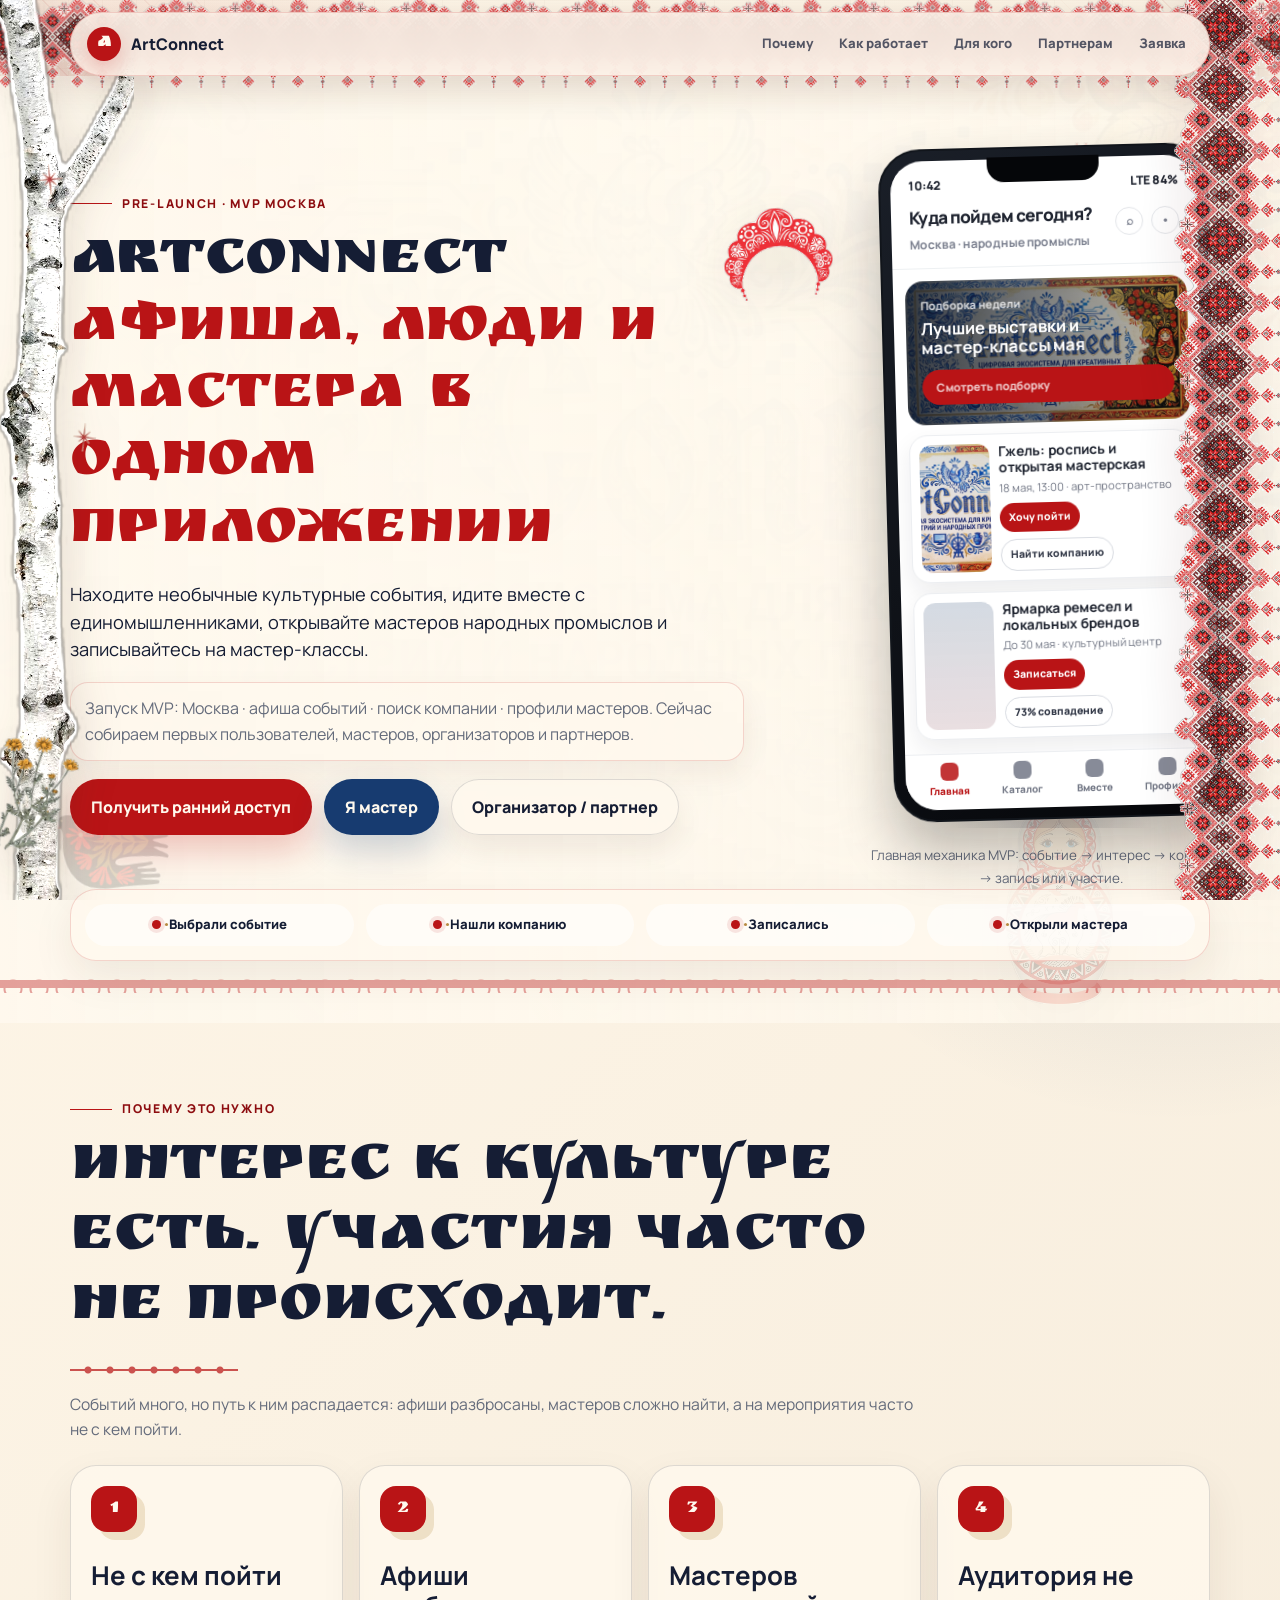
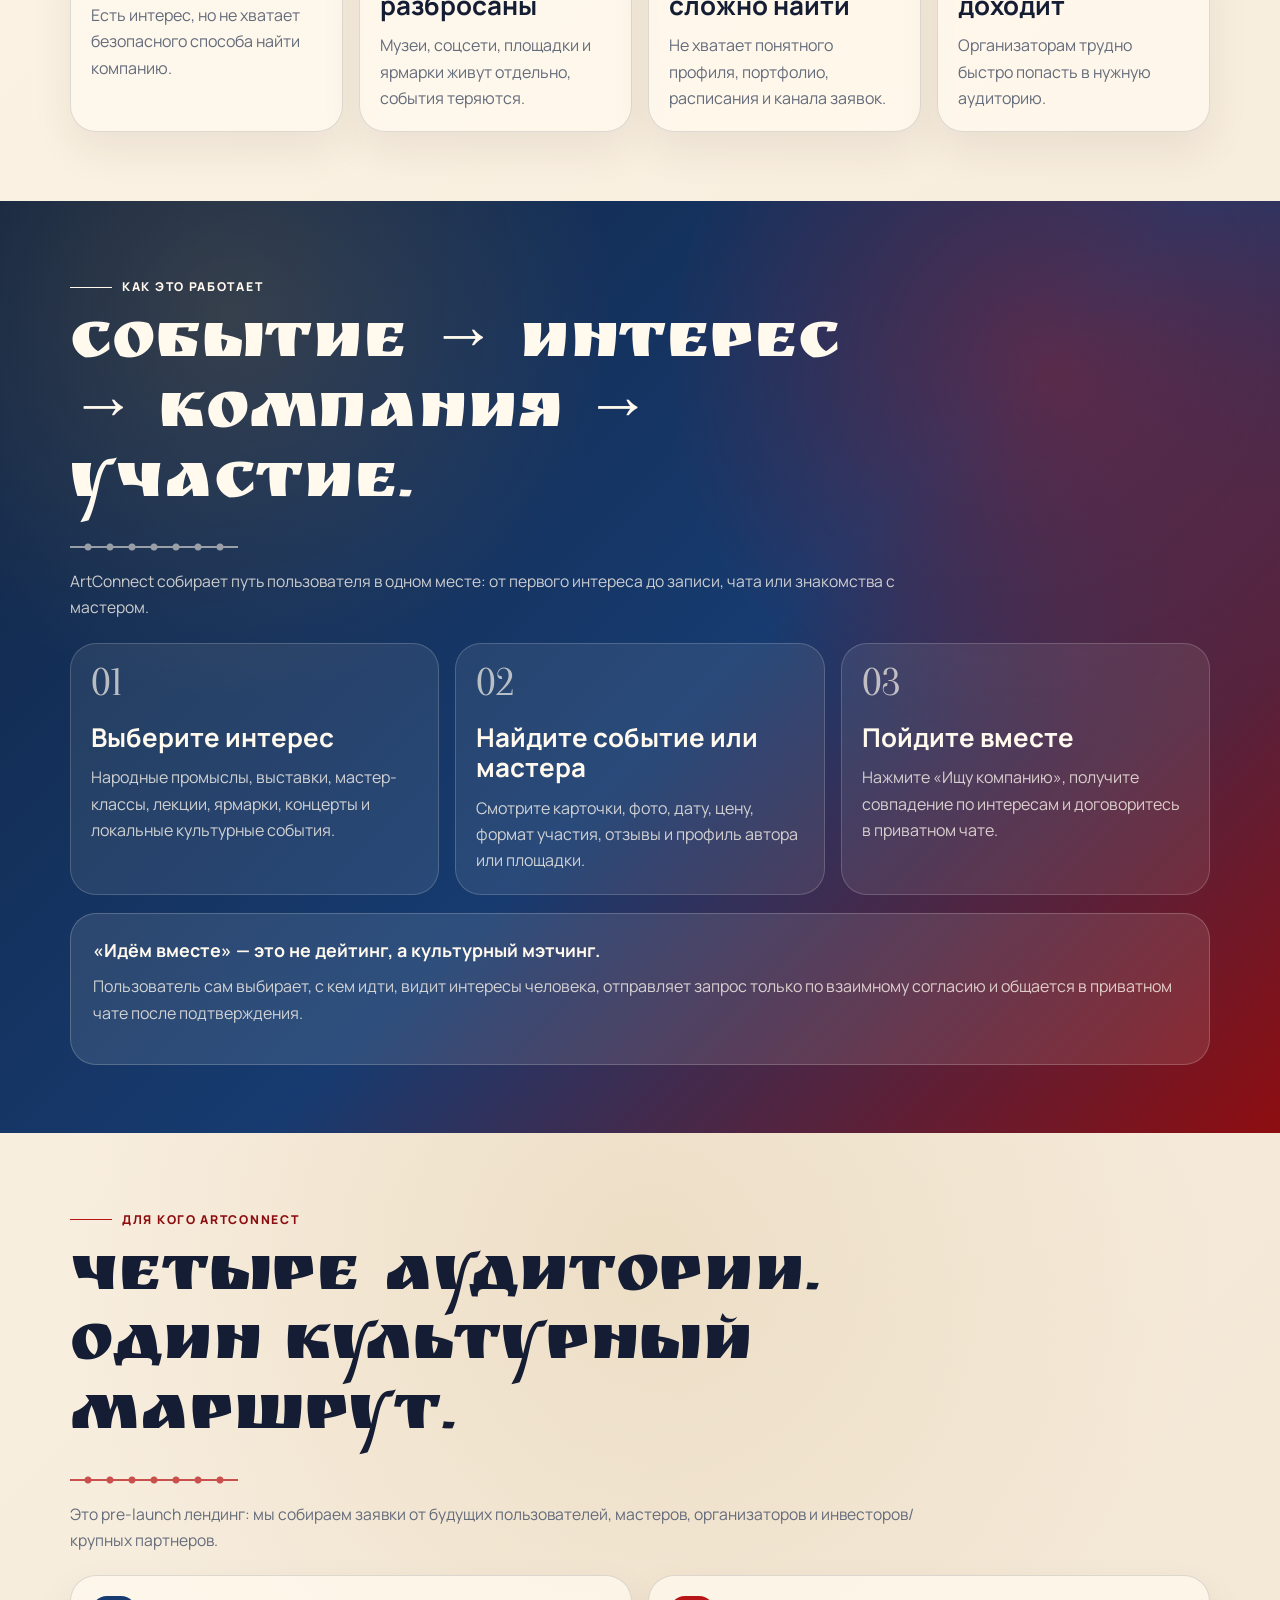
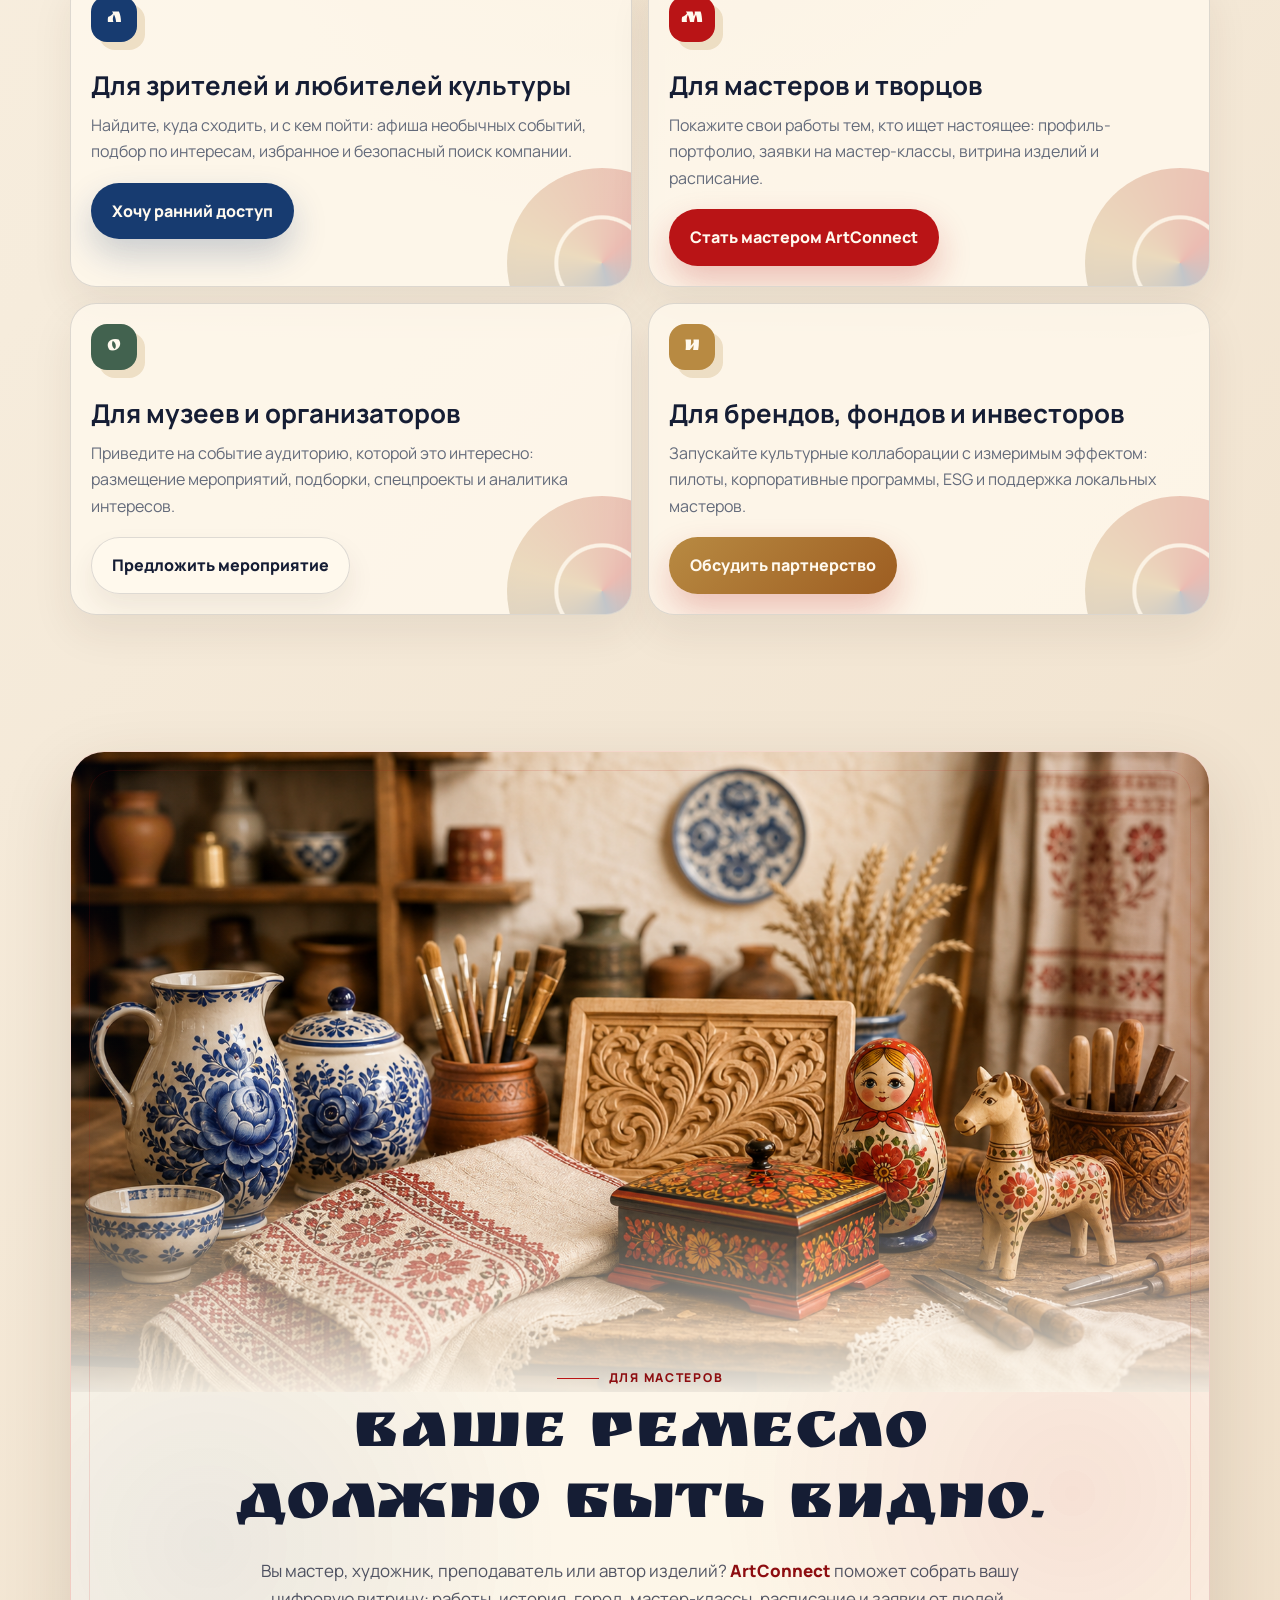
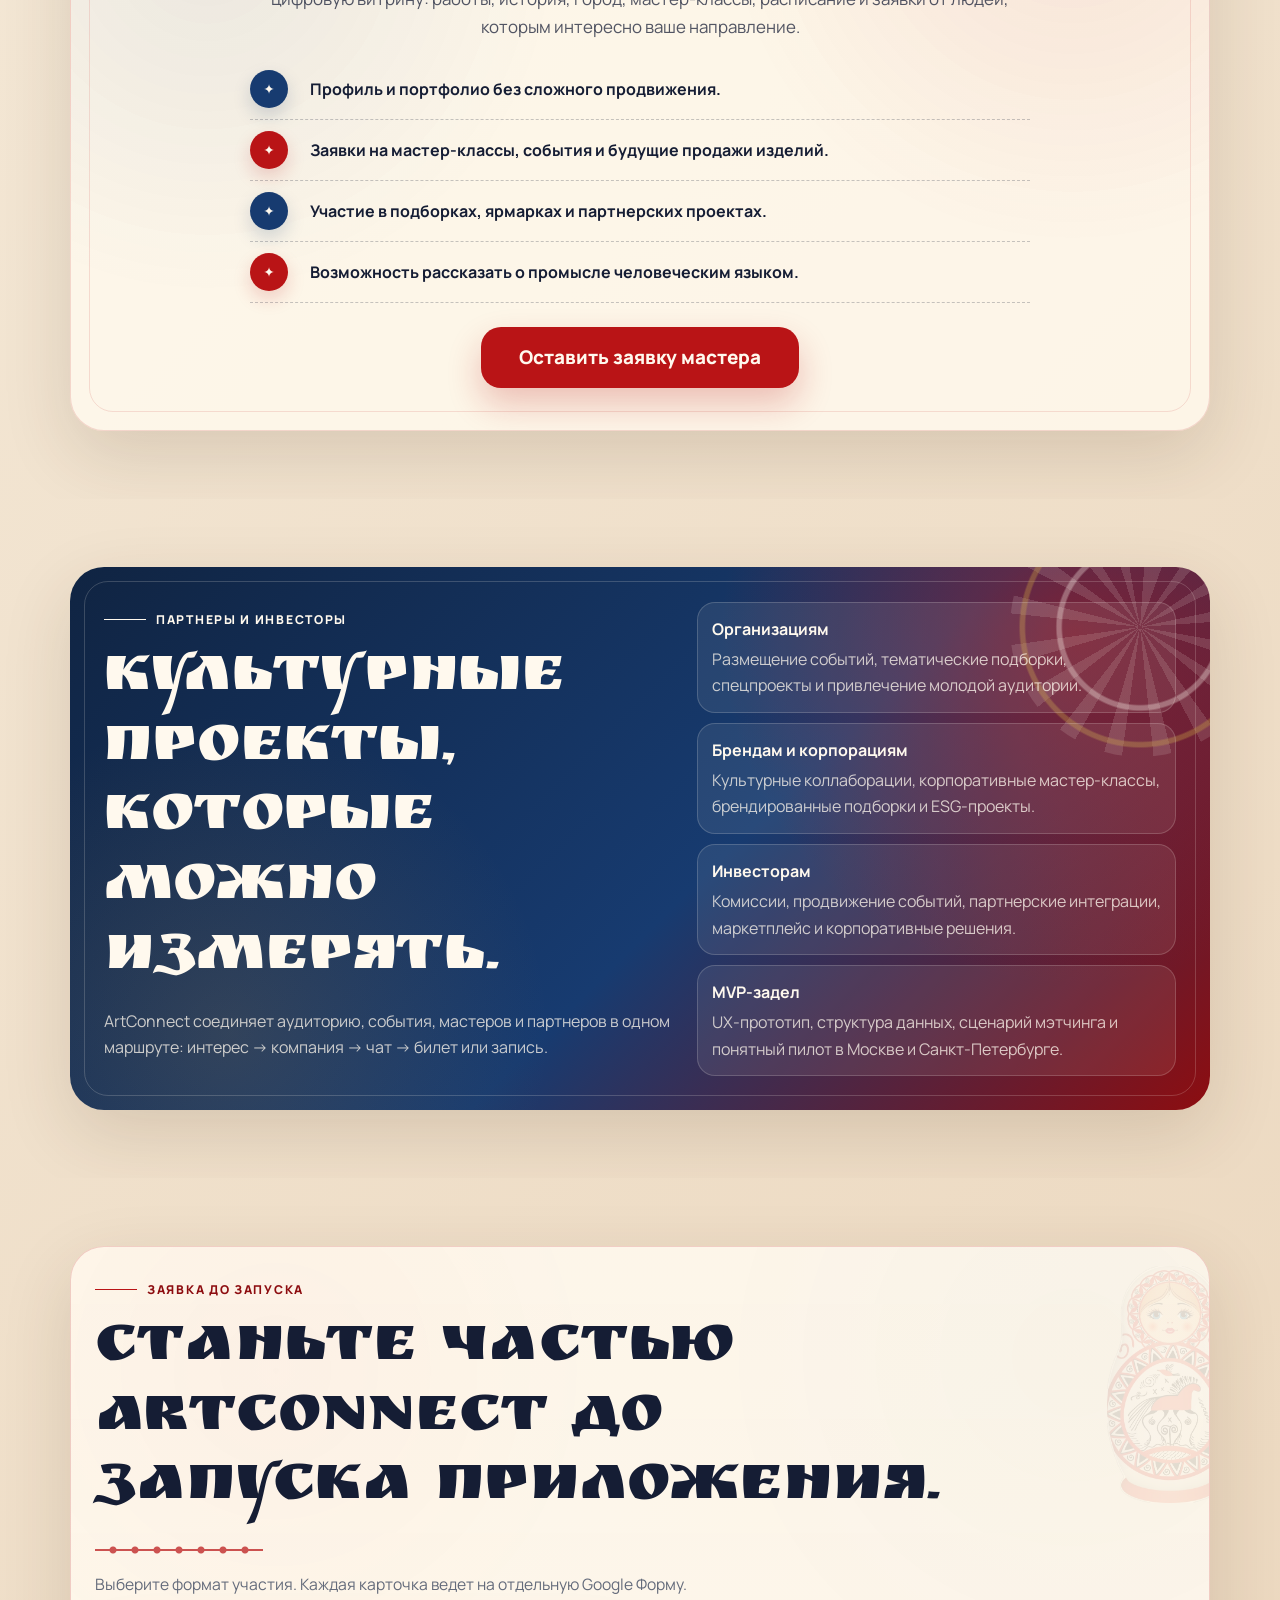
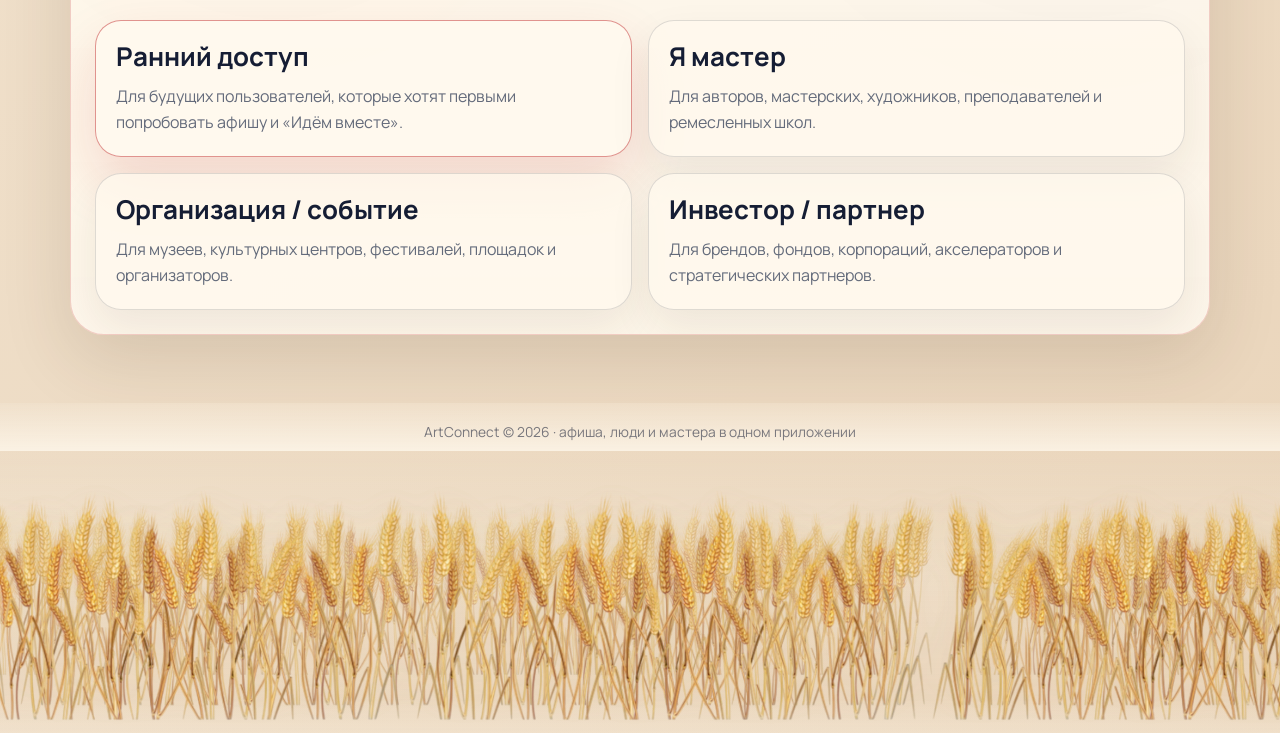
==== commit 1ccd491e: "Improve responsive landing layout" ====
--- a/index.html
+++ b/index.html
@@ -165,10 +165,10 @@
       data-delay="2"
       aria-label="Сценарий продукта"
     >
-      <span>Нашла событие</span>
-      <span>Нашла компанию</span>
-      <span>Записалась</span>
-      <span>Открыла мастера</span>
+      <span>Выбрали событие</span>
+      <span>Нашли компанию</span>
+      <span>Записались</span>
+      <span>Открыли мастера</span>
     </div>
   </div>
   <div class="ornament-band" aria-hidden="true"></div>
@@ -179,9 +179,8 @@
             <span class="section-kicker">Почему это нужно</span>
             <h2>Интерес к культуре есть. Участия часто не происходит.</h2>
             <p>
-              Культурных событий много, но путь к ним неудобный: афиши разбросаны,
-              мастеров сложно найти, на мероприятия часто не с кем пойти, а организаторам
-              трудно попасть в нужную аудиторию.
+              Событий много, но путь к ним распадается: афиши разбросаны,
+              мастеров сложно найти, а на мероприятия часто не с кем пойти.
             </p>
           </div>
 
@@ -189,25 +188,25 @@
             <article class="card reveal" data-tilt>
               <span class="card-icon">1</span>
               <h3>Не с кем пойти</h3>
-              <p>Люди сохраняют события, но часто не идут одни: не хватает безопасного и неловкого-free способа найти компанию.</p>
+              <p>Есть интерес, но не хватает безопасного способа найти компанию.</p>
             </article>
 
             <article class="card reveal" data-delay="1" data-tilt>
               <span class="card-icon">2</span>
               <h3>Афиши разбросаны</h3>
-              <p>Музеи, Telegram, соцсети, сайты площадок и ярмарок живут отдельно, поэтому интересные события теряются.</p>
+              <p>Музеи, соцсети, площадки и ярмарки живут отдельно, события теряются.</p>
             </article>
 
             <article class="card reveal" data-delay="2" data-tilt>
               <span class="card-icon">3</span>
               <h3>Мастеров сложно найти</h3>
-              <p>У многих авторов нет понятного цифрового профиля, портфолио, расписания и канала заявок.</p>
+              <p>Не хватает понятного профиля, портфолио, расписания и канала заявок.</p>
             </article>
 
             <article class="card reveal" data-tilt>
               <span class="card-icon">4</span>
               <h3>Аудитория не доходит</h3>
-              <p>Организаторам трудно достучаться именно до тех, кому выставка, лекция или мастер-класс действительно интересны.</p>
+              <p>Организаторам трудно быстро попасть в нужную аудиторию.</p>
             </article>
           </div>
         </div>
@@ -334,13 +333,8 @@
               <span class="section-kicker">Партнеры и инвесторы</span>
               <h2>Культурные проекты, которые можно измерять.</h2>
               <p>
-                ArtConnect помогает культурным организациям находить свою аудиторию еще
-                до запуска приложения, а брендам и корпорациям — создавать культурные
-                коллаборации с понятной пользой.
-              </p>
-              <p>
-                Для инвесторов это продукт с несколькими аудиториями и понятной логикой:
-                событие → компания → чат → билет или запись.
+                ArtConnect соединяет аудиторию, события, мастеров и партнеров в одном
+                маршруте: интерес → компания → чат → билет или запись.
               </p>
             </div>
 
@@ -366,28 +360,6 @@
         </div>
       </section>
 
-      <section class="section" id="proof">
-        <div class="container">
-          <div class="section-heading reveal">
-            <span class="section-kicker">Проверка идеи</span>
-            <h2>Что хотят видеть будущие пользователи.</h2>
-            <p>
-              В материалах проекта и интервью повторяются одни и те же ожидания:
-              понятный интерфейс, фильтры, доверие, отзывы, безопасность и минимум мусора.
-            </p>
-          </div>
-
-          <ul class="chips-list reveal" aria-label="Ожидания пользователей">
-            <li>Удобная афиша необычных событий</li>
-            <li>Профиль-портфолио для творческих людей</li>
-            <li>Безопасный поиск компании</li>
-            <li>Мастер-классы и короткое обучение</li>
-            <li>Фильтры по городу, цене и формату</li>
-            <li>Отзывы и доверие к авторам</li>
-          </ul>
-        </div>
-      </section>
-
       <section class="section join" id="join">
         <div class="container">
           <div class="join-panel reveal">
@@ -395,8 +367,7 @@
               <span class="section-kicker">Заявка до запуска</span>
               <h2>Станьте частью ArtConnect до запуска приложения.</h2>
               <p>
-                Выберите свой формат участия. Ниже можно заменить кнопки на отдельные
-                Google Формы для каждой аудитории.
+                Выберите формат участия. Каждая карточка ведет на отдельную Google Форму.
               </p>
             </div>
 
@@ -426,16 +397,16 @@
       </section>
     </main>
 
-        <div class="wheat-field" aria-hidden="true">
+        <footer class="footer">
+      <div class="container">ArtConnect © 2026 · афиша, люди и мастера в одном приложении</div>
+    </footer>
+
+    <div class="wheat-field" aria-hidden="true">
       <span class="wheat-field__layer wheat-field__layer--back"></span>
       <span class="wheat-field__layer wheat-field__layer--middle"></span>
       <span class="wheat-field__layer wheat-field__layer--front"></span>
     </div>
 
-    <footer class="footer">
-      <div class="container">ArtConnect © 2026 · афиша, люди и мастера в одном приложении</div>
-    </footer>
-
     <script src="js/main.js"></script>
   </body>
 </html>
--- a/css/styles.css
+++ b/css/styles.css
@@ -91,26 +91,26 @@
 h2 {
   font-family: "Ruslan Display", "Oranienbaum", Georgia, serif;
   font-weight: 400;
-  line-height: 1.02;
-  letter-spacing: -0.035em;
+  line-height: 1.05;
+  letter-spacing: 0;
 }
 
 h1 {
   max-width: 760px;
-  margin-bottom: 20px;
-  font-size: clamp(3.05rem, 13vw, 7rem);
+  margin-bottom: 16px;
+  font-size: clamp(2.35rem, 8.6vw, 5.25rem);
 }
 
 h2 {
-  margin-bottom: 18px;
-  font-size: clamp(2.45rem, 10vw, 5.4rem);
+  margin-bottom: 14px;
+  font-size: clamp(2rem, 6.6vw, 4.15rem);
 }
 
 h3 {
   margin-bottom: 12px;
-  font-size: clamp(1.28rem, 4.8vw, 1.9rem);
+  font-size: clamp(1.18rem, 3.2vw, 1.62rem);
   line-height: 1.16;
-  letter-spacing: -0.035em;
+  letter-spacing: 0;
 }
 
 p {
@@ -296,7 +296,7 @@
   position: relative;
   isolation: isolate;
   overflow: hidden;
-  padding: 76px 0;
+  padding: 58px 0;
 }
 
 .section > .container {
@@ -306,7 +306,7 @@
 
 .section-heading {
   max-width: 850px;
-  margin-bottom: 30px;
+  margin-bottom: 22px;
 }
 
 .section-heading h2::after {
@@ -323,7 +323,7 @@
 
 .section-heading p {
   margin-bottom: 0;
-  font-size: 1.03rem;
+  font-size: 0.98rem;
 }
 
 .kicker,
@@ -350,7 +350,7 @@
 .hero {
   position: relative;
   isolation: isolate;
-  padding: 58px 0 38px;
+  padding: 50px 0 30px;
   overflow: hidden;
 }
 
@@ -433,7 +433,8 @@
   position: relative;
   z-index: 1;
   display: grid;
-  gap: 34px;
+  grid-template-columns: 1fr;
+  gap: 28px;
   align-items: center;
 }
 
@@ -454,15 +455,16 @@
 
 .hero-copy {
   max-width: 690px;
-  margin-bottom: 22px;
+  margin-bottom: 18px;
   color: var(--ink);
-  font-size: clamp(1.04rem, 3.9vw, 1.28rem);
+  font-size: clamp(1rem, 2.2vw, 1.14rem);
+  line-height: 1.52;
 }
 
 .launch-note {
   display: inline-flex;
   max-width: 720px;
-  margin: 0 0 24px;
+  margin: 0 0 18px;
   padding: 12px 14px;
   border: 1px solid rgba(185, 20, 22, 0.16);
   border-radius: 18px;
@@ -555,8 +557,9 @@
   --tilt-x: 0deg;
   --tilt-y: 0deg;
   position: relative;
-  width: min(312px, 100%);
+  width: min(312px, 86vw);
   padding: 10px;
+  aspect-ratio: 9 / 18.35;
   border: 2px solid #11151b;
   border-radius: 42px;
   background: linear-gradient(145deg, #1a1f28, #050609);
@@ -586,7 +589,8 @@
 .phone-screen {
   position: relative;
   overflow: hidden;
-  min-height: 570px;
+  height: 100%;
+  min-height: 0;
   border-radius: 32px;
   background: #fff;
 }
@@ -644,13 +648,13 @@
 
 .app-content {
   display: grid;
-  gap: 12px;
-  padding: 14px;
+  gap: 10px;
+  padding: 12px;
 }
 
 .app-hero-card {
-  min-height: 126px;
-  padding: 17px;
+  min-height: 112px;
+  padding: 15px;
   border-radius: 18px;
   color: #fff;
   background:
@@ -687,9 +691,9 @@
 
 .event-card {
   display: grid;
-  grid-template-columns: 78px 1fr;
-  gap: 10px;
-  padding: 10px;
+  grid-template-columns: 70px 1fr;
+  gap: 9px;
+  padding: 9px;
   border: 1px solid #eceef1;
   border-radius: 18px;
   background: #fff;
@@ -703,7 +707,7 @@
 }
 
 .event-thumb {
-  min-height: 78px;
+  min-height: 70px;
   border-radius: 12px;
   background:
     linear-gradient(rgba(23, 59, 112, 0.12), rgba(185, 20, 22, 0.08)),
@@ -761,7 +765,7 @@
   display: grid;
   grid-template-columns: repeat(4, 1fr);
   gap: 4px;
-  padding: 10px 10px 13px;
+  padding: 8px 10px 10px;
   border-top: 1px solid #eceef1;
   background: rgba(255, 255, 255, 0.94);
 }
@@ -792,25 +796,25 @@
   max-width: 360px;
   margin: 0;
   color: var(--muted);
-  font-size: 0.9rem;
+  font-size: 0.84rem;
   text-align: center;
 }
 
 .ornament-band {
-  height: 52px;
-  margin: 38px 0 0;
+  height: 18px;
+  margin: 14px 0 0;
   background:
     radial-gradient(circle at 13px 14px, transparent 0 7px, var(--red) 8px 9px, transparent 10px) 0 0 / 26px 26px repeat-x,
     radial-gradient(circle at 13px 38px, transparent 0 7px, var(--red) 8px 9px, transparent 10px) 0 0 / 26px 26px repeat-x,
     linear-gradient(var(--red), var(--red)) center / 100% 8px no-repeat;
-  opacity: 0.84;
+  opacity: 0.38;
   animation: ornament-slide 22s linear infinite;
 }
 
 .route-strip {
   display: grid;
   gap: 12px;
-  padding: 18px;
+  padding: 14px;
   border: 1px solid rgba(185, 20, 22, 0.16);
   border-radius: var(--radius-lg);
   background: rgba(255, 249, 238, 0.76);
@@ -821,18 +825,29 @@
   display: inline-flex;
   align-items: center;
   justify-content: center;
-  min-height: 48px;
-  padding: 10px 14px;
+  gap: 8px;
+  min-height: 42px;
+  padding: 8px 12px;
   border-radius: 999px;
   color: var(--ink);
   background: rgba(255, 255, 255, 0.58);
+  font-size: 0.82rem;
   font-weight: 900;
+}
+
+.route-strip span::before {
+  content: "";
+  flex: 0 0 auto;
+  width: 9px;
+  height: 9px;
+  border-radius: 50%;
+  background: var(--red);
+  box-shadow: 0 0 0 4px rgba(185, 20, 22, 0.1), 10px 0 0 -3px var(--gold);
 }
 
 .cards-grid,
 .audience-grid,
 .steps-grid,
-.proof-grid,
 .join-grid {
   display: grid;
   gap: 16px;
@@ -841,12 +856,11 @@
 .card,
 .audience-card,
 .step-card,
-.join-card,
-.proof-card {
+.join-card {
   --tilt-x: 0deg;
   --tilt-y: 0deg;
   position: relative;
-  padding: 24px;
+  padding: 20px;
   overflow: hidden;
   border: 1px solid var(--line);
   border-radius: var(--radius-lg);
@@ -858,8 +872,7 @@
 
 .card:hover,
 .audience-card:hover,
-.join-card:hover,
-.proof-card:hover {
+.join-card:hover {
   transform: perspective(900px) translateY(-6px) rotateX(var(--tilt-x)) rotateY(var(--tilt-y));
   border-color: rgba(185, 20, 22, 0.3);
   box-shadow: 0 26px 58px rgba(64, 43, 22, 0.13);
@@ -868,16 +881,14 @@
 .card h3,
 .audience-card h3,
 .step-card h3,
-.join-card h3,
-.proof-card h3 {
+.join-card h3 {
   color: var(--ink);
 }
 
 .card p,
 .audience-card p,
 .step-card p,
-.join-card p,
-.proof-card p {
+.join-card p {
   margin-bottom: 0;
 }
 
@@ -1048,7 +1059,7 @@
   position: relative;
   z-index: 0;
   width: 100%;
-  min-height: clamp(260px, 42vw, 510px);
+  min-height: clamp(220px, 32vw, 390px);
   margin: 0;
   overflow: hidden;
   background: #e7d8c1;
@@ -1076,10 +1087,10 @@
   position: relative;
   z-index: 2;
   display: grid;
-  gap: 18px;
+  gap: 14px;
   max-width: 920px;
   margin: -24px auto 0;
-  padding: 0 clamp(22px, 5vw, 62px) clamp(30px, 5vw, 56px);
+  padding: 0 clamp(20px, 4vw, 50px) clamp(24px, 4vw, 42px);
   text-align: center;
 }
 
@@ -1091,7 +1102,7 @@
 .masters-content h2 {
   margin-bottom: 0;
   color: var(--ink);
-  font-size: clamp(2.7rem, 8.3vw, 6.2rem);
+  font-size: clamp(2.1rem, 5.4vw, 4.2rem);
   letter-spacing: 0;
 }
 
@@ -1099,7 +1110,7 @@
   max-width: 790px;
   margin: 0 auto;
   color: rgba(21, 29, 52, 0.74);
-  font-size: clamp(1rem, 2.2vw, 1.18rem);
+  font-size: clamp(0.96rem, 1.7vw, 1.06rem);
 }
 
 .masters-lead span {
@@ -1153,8 +1164,8 @@
 }
 
 .masters-actions .btn {
-  min-height: 64px;
-  padding: 18px clamp(26px, 5vw, 44px);
+  min-height: 56px;
+  padding: 15px clamp(24px, 4vw, 38px);
   border-radius: 20px;
   font-size: clamp(1rem, 2.5vw, 1.18rem);
 }
@@ -1167,7 +1178,7 @@
   position: relative;
   display: grid;
   gap: 24px;
-  padding: 28px;
+  padding: 24px;
   overflow: hidden;
   border-radius: var(--radius-xl);
   color: var(--paper-light);
@@ -1222,7 +1233,7 @@
 }
 
 .b2b-list li {
-  padding: 16px;
+  padding: 13px 14px;
   border: 1px solid rgba(255, 249, 238, 0.18);
   border-radius: 18px;
   background: rgba(255, 249, 238, 0.08);
@@ -1256,13 +1267,13 @@
 }
 
 .join {
-  padding-bottom: 36px;
+  padding-bottom: 18px;
 }
 
 .join-panel {
   position: relative;
   overflow: hidden;
-  padding: 28px;
+  padding: 24px;
   border: 1px solid rgba(185, 20, 22, 0.18);
   border-radius: var(--radius-xl);
   background:
@@ -1304,7 +1315,7 @@
 
 .footer {
   position: relative;
-  padding: 20px 0 34px;
+  padding: 18px 0 8px;
   color: rgba(21, 29, 52, 0.56);
   background:
     linear-gradient(180deg, rgba(255, 249, 238, 0.14), rgba(255, 249, 238, 0.74));
@@ -1314,8 +1325,8 @@
 
 .wheat-field {
   position: relative;
-  height: clamp(250px, 24vw, 350px);
-  margin-top: -72px;
+  height: clamp(220px, 22vw, 320px);
+  margin-top: 0;
   overflow: hidden;
   pointer-events: none;
   background:
@@ -1335,7 +1346,7 @@
 }
 
 .wheat-field__layer--back {
-  bottom: 64px;
+  bottom: 48px;
   z-index: 1;
   height: 70%;
   opacity: 0.45;
@@ -1343,7 +1354,7 @@
 }
 
 .wheat-field__layer--middle {
-  bottom: 24px;
+  bottom: 16px;
   z-index: 2;
   height: 82%;
   opacity: 0.72;
@@ -1359,17 +1370,7 @@
 }
 
 .wheat-field::before {
-  content: "";
-  position: absolute;
-  right: 0;
-  bottom: clamp(64px, 7vw, 104px);
-  left: 0;
-  z-index: 4;
-  height: 26px;
-  opacity: 0.56;
-  background:
-    radial-gradient(circle, transparent 0 7px, var(--red) 8px 9px, transparent 10px) 0 0 / 26px 26px repeat-x,
-    linear-gradient(var(--red), var(--red)) center / 100% 3px no-repeat;
+  display: none;
 }
 
 .wheat-field::after {
@@ -1402,15 +1403,13 @@
 
 .card.reveal.is-visible,
 .audience-card.reveal.is-visible,
-.join-card.reveal.is-visible,
-.proof-card.reveal.is-visible {
+.join-card.reveal.is-visible {
   transform: perspective(900px) rotateX(var(--tilt-x)) rotateY(var(--tilt-y));
 }
 
 .card.reveal.is-visible:hover,
 .audience-card.reveal.is-visible:hover,
-.join-card.reveal.is-visible:hover,
-.proof-card.reveal.is-visible:hover {
+.join-card.reveal.is-visible:hover {
   transform: perspective(900px) translateY(-6px) rotateX(var(--tilt-x)) rotateY(var(--tilt-y));
 }
 
@@ -1473,21 +1472,16 @@
   }
 
   .section {
-    padding: 96px 0;
+    padding: 68px 0;
   }
 
   .hero {
-    padding-top: 72px;
-  }
-
-  .hero-grid {
-    grid-template-columns: minmax(0, 1fr) minmax(280px, 0.66fr);
-    gap: clamp(56px, 7vw, 92px);
+    padding-top: 56px;
   }
 
   h1 {
     max-width: 650px;
-    font-size: clamp(4rem, 8vw, 5.8rem);
+    font-size: clamp(2.75rem, 4.8vw, 3.8rem);
   }
 
   .route-strip {
@@ -1498,8 +1492,7 @@
     grid-template-columns: repeat(4, minmax(0, 1fr));
   }
 
-  .steps-grid,
-  .proof-grid {
+  .steps-grid {
     grid-template-columns: repeat(3, minmax(0, 1fr));
   }
 
@@ -1511,38 +1504,41 @@
   .partners-panel {
     grid-template-columns: minmax(0, 1.02fr) minmax(300px, 0.86fr);
     align-items: center;
-    padding: 46px;
+    padding: 34px;
   }
 
   .phone-mockup {
-    width: min(318px, 100%);
-  }
-
-  .phone-screen {
-    min-height: 590px;
-  }
-}
-
-@media (min-width: 1040px) {
+    width: min(300px, 68vw);
+  }
+}
+
+@media (min-width: 980px) {
+  .hero-grid {
+    grid-template-columns: minmax(0, 0.92fr) minmax(250px, 0.42fr);
+    gap: clamp(28px, 4vw, 48px);
+  }
+
+  .phone-mockup {
+    width: min(282px, 100%);
+  }
+}
+
+@media (min-width: 1120px) {
   h1 {
-    font-size: clamp(5.1rem, 6.8vw, 7.05rem);
+    font-size: clamp(4rem, 5vw, 5.4rem);
   }
 
   .hero-visual {
-    translate: 76px 0;
+    translate: 42px 0;
   }
 
   .hero-grid {
-    grid-template-columns: minmax(0, 0.98fr) minmax(390px, 0.62fr);
-    gap: 96px;
+    grid-template-columns: minmax(0, 0.94fr) minmax(340px, 0.56fr);
+    gap: clamp(42px, 5vw, 72px);
   }
 
   .phone-mockup {
-    width: min(346px, 100%);
-  }
-
-  .phone-screen {
-    min-height: 610px;
+    width: min(330px, 100%);
   }
 }
 
@@ -1562,6 +1558,17 @@
   }
 }
 
+@media (max-width: 1119px) {
+  .site-frame__left,
+  .site-frame__right {
+    display: none;
+  }
+
+  .folk-shape--crown {
+    display: none;
+  }
+}
+
 @media (max-width: 767px) {
   :root {
     --container: min(calc(100% - 32px), 560px);
@@ -1592,7 +1599,7 @@
   }
 
   .section {
-    padding: 58px 0;
+    padding: 44px 0;
   }
 
   .section-heading {
@@ -1601,7 +1608,7 @@
 
   h1 {
     max-width: 100%;
-    font-size: clamp(2.2rem, 10vw, 3.1rem);
+    font-size: clamp(2rem, 8.6vw, 2.75rem);
     line-height: 1.06;
     letter-spacing: 0;
     text-wrap: balance;
@@ -1610,7 +1617,7 @@
   }
 
   h2 {
-    font-size: clamp(2rem, 8.6vw, 2.8rem);
+    font-size: clamp(1.78rem, 7.6vw, 2.35rem);
     line-height: 1.08;
     letter-spacing: 0;
     text-wrap: balance;
@@ -1628,12 +1635,12 @@
   }
 
   .hero {
-    padding: 44px 0 28px;
+    padding: 34px 0 22px;
   }
 
   .hero-grid {
     grid-template-columns: 1fr;
-    gap: 26px;
+    gap: 22px;
   }
 
   .hero-content {
@@ -1648,8 +1655,8 @@
   }
 
   .hero-copy {
-    font-size: clamp(1rem, 4.4vw, 1.14rem);
-    line-height: 1.55;
+    font-size: clamp(0.98rem, 4.1vw, 1.08rem);
+    line-height: 1.5;
   }
 
   .launch-note {
@@ -1691,7 +1698,6 @@
   }
 
   .phone-screen {
-    min-height: 548px;
     border-radius: 29px;
   }
 
@@ -1718,7 +1724,7 @@
   }
 
   .masters-visual {
-    min-height: 245px;
+    min-height: 210px;
   }
 
   .masters-content {
@@ -1738,7 +1744,7 @@
   }
 
   .masters-content h2 {
-    font-size: clamp(2.05rem, 8.6vw, 2.8rem);
+    font-size: clamp(1.82rem, 7.6vw, 2.3rem);
     line-height: 1.08;
   }
 
@@ -1774,8 +1780,8 @@
   }
 
   .join-card {
-    min-height: 108px;
-    padding: 18px;
+    min-height: 96px;
+    padding: 16px;
     border-radius: 20px;
   }
 
@@ -1789,8 +1795,8 @@
   }
 
   .wheat-field {
-    height: 168px;
-    margin-top: -38px;
+    height: 170px;
+    margin-top: 0;
   }
 
   .wheat-field__layer--back {
@@ -1808,7 +1814,7 @@
   }
 
   .wheat-field::before {
-    bottom: 46px;
+    display: none;
   }
 }
 
@@ -1842,16 +1848,15 @@
   }
 
   .hero {
-    padding-top: 42px;
+    padding-top: 34px;
   }
 
   .phone-mockup {
-    width: min(292px, 100%);
+    width: min(282px, 92vw);
     border-radius: 36px;
   }
 
   .phone-screen {
-    min-height: 538px;
     border-radius: 27px;
   }
 
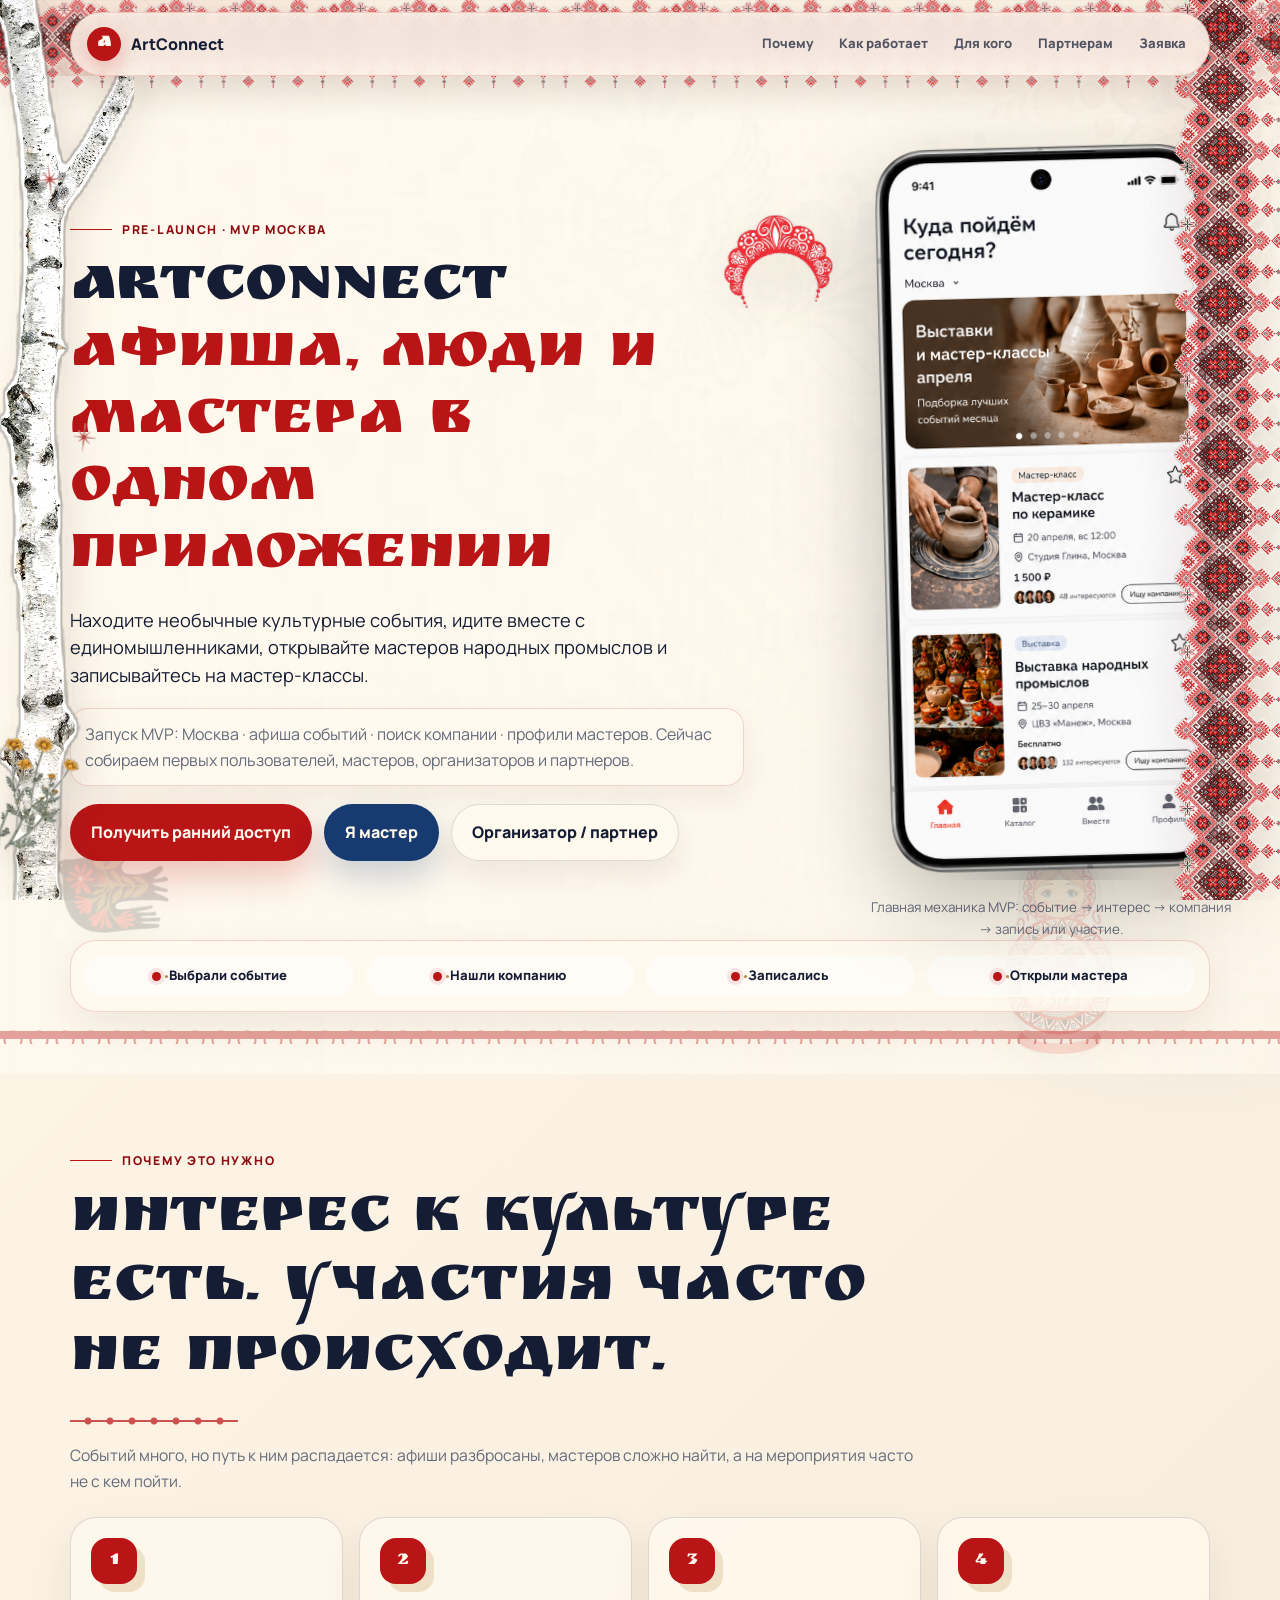
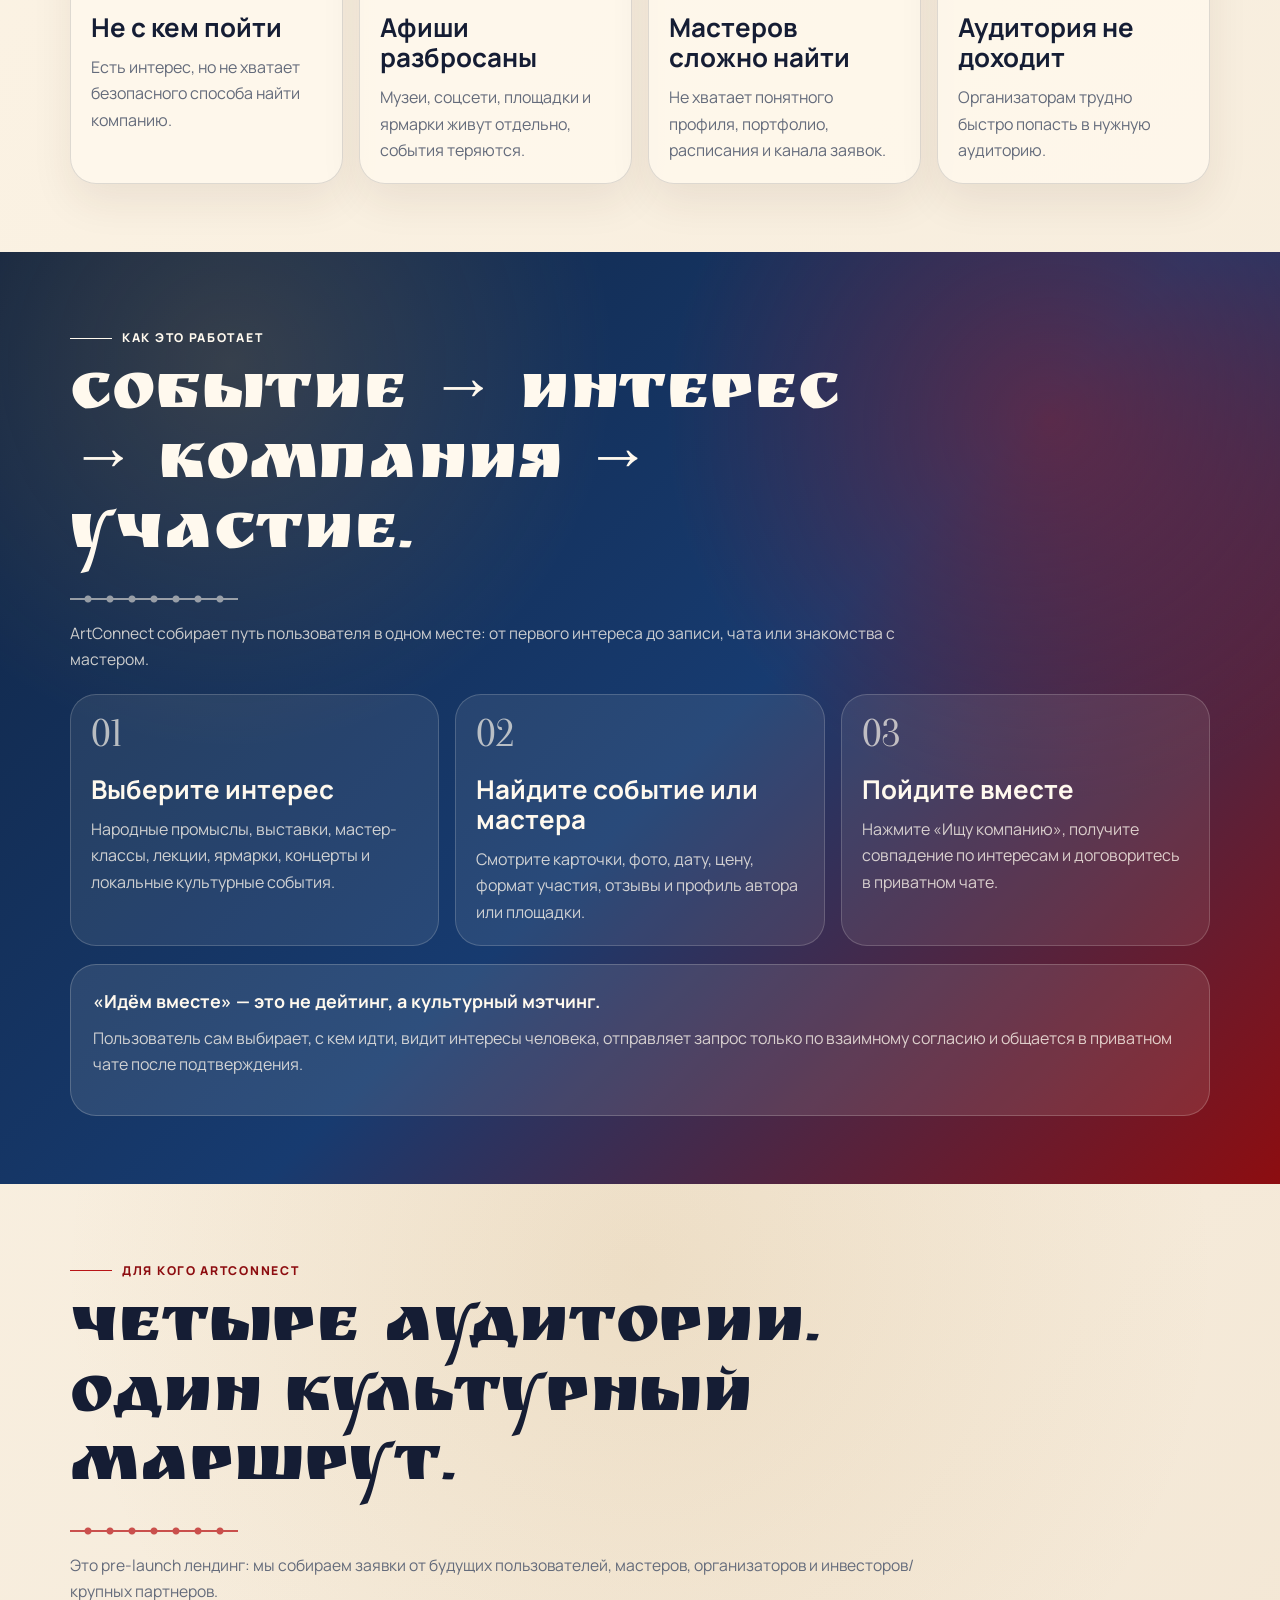
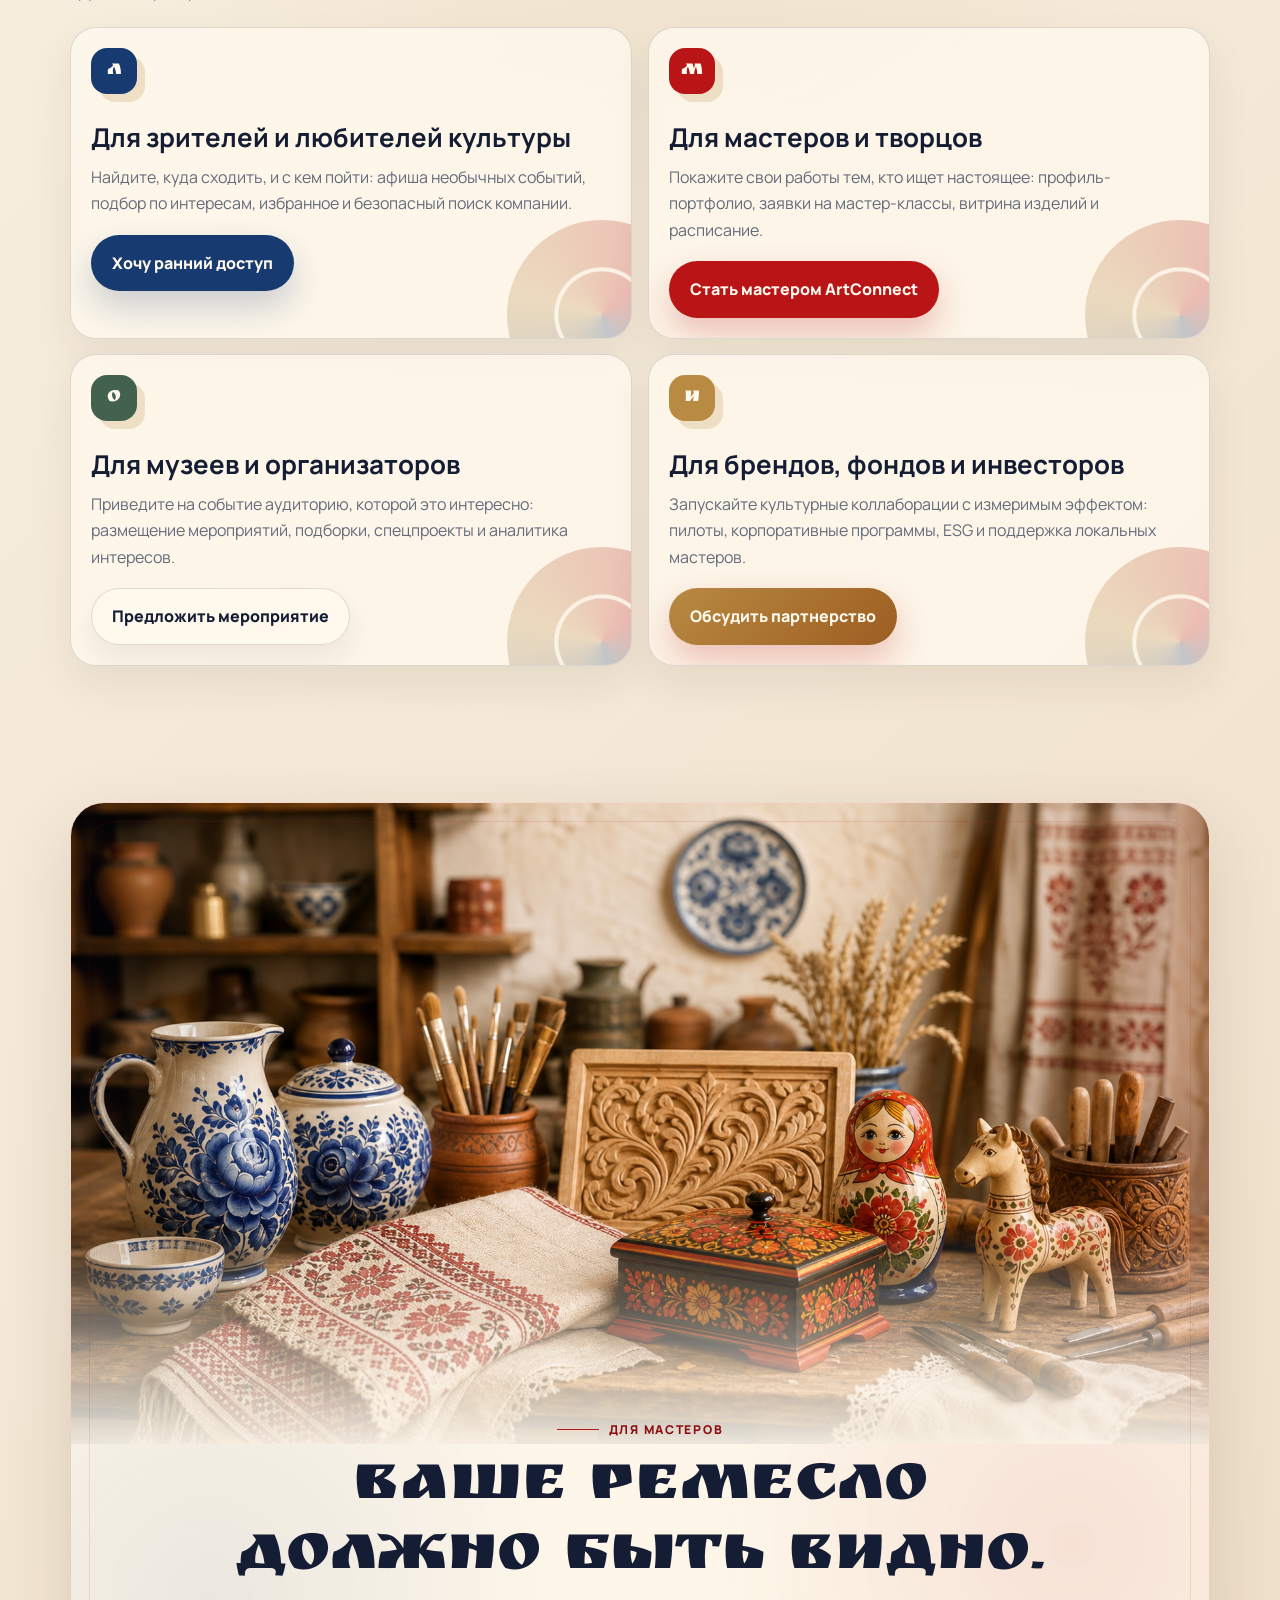
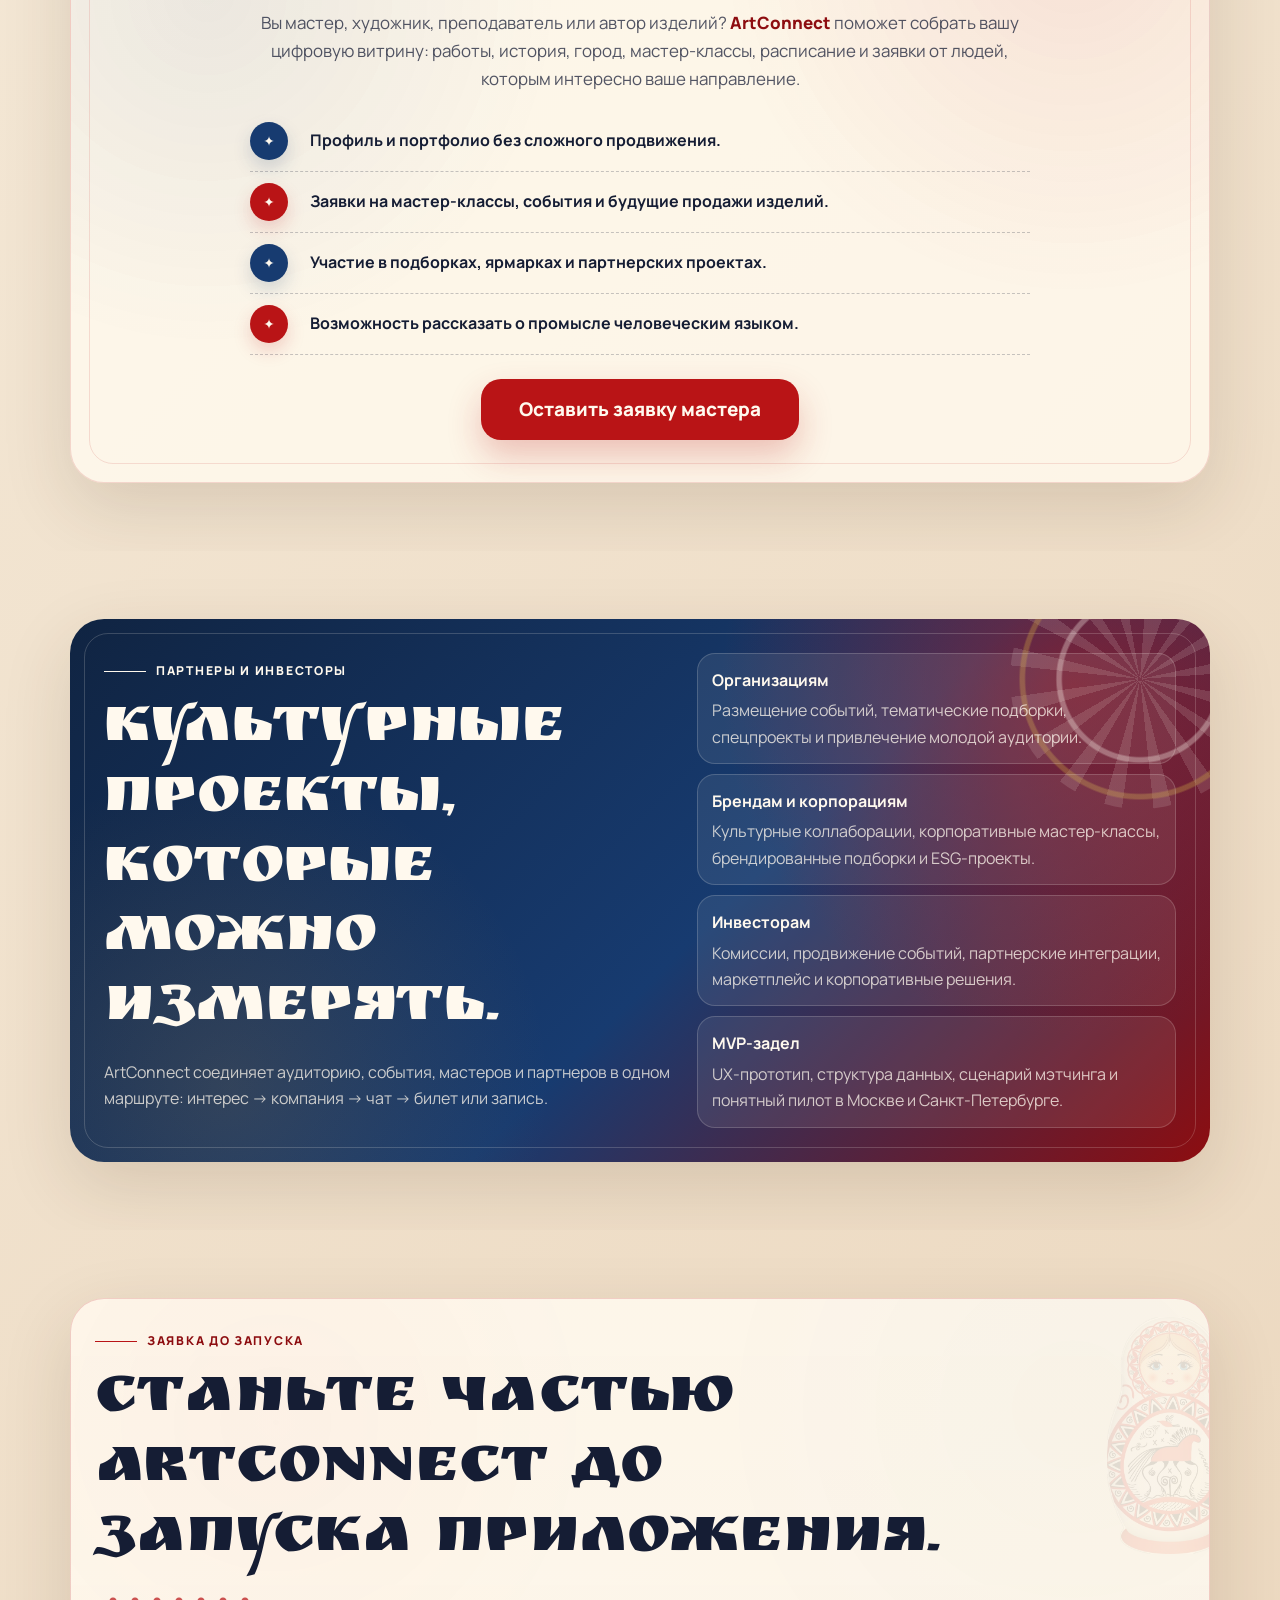
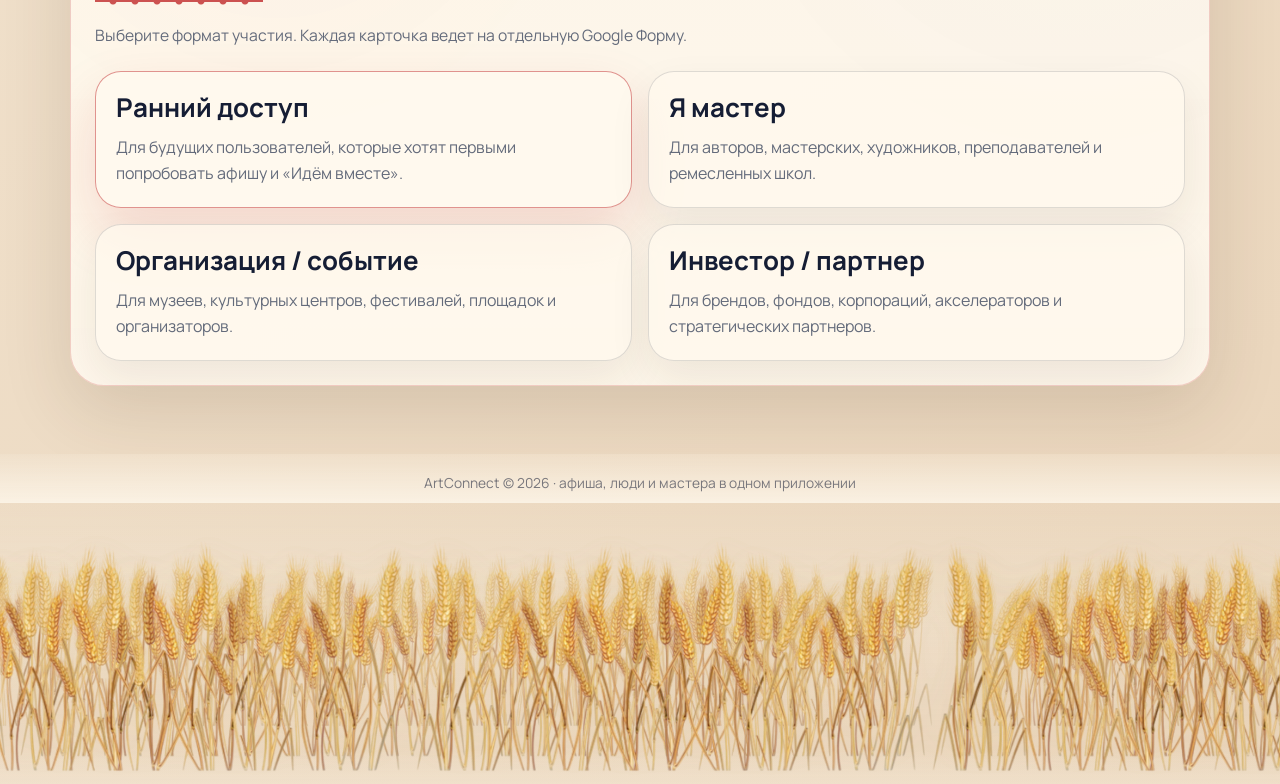
==== commit 77bbae7d: "Replace hero phone mockup with image" ====
--- a/index.html
+++ b/index.html
@@ -90,67 +90,7 @@
         aria-label="Прототип мобильного приложения ArtConnect"
       >
         <div class="phone-mockup" data-tilt aria-hidden="true">
-          <div class="phone-screen">
-            <div class="phone-status">
-              <span>10:42</span>
-              <span>LTE 84%</span>
-            </div>
-
-            <div class="app-header">
-              <div>
-                <h3>Куда пойдем сегодня?</h3>
-                <span>Москва · народные промыслы</span>
-              </div>
-              <div class="app-icons">
-                <span class="app-icon">⌕</span>
-                <span class="app-icon">•</span>
-              </div>
-            </div>
-
-            <div class="app-content">
-              <div class="app-hero-card">
-                <span>Подборка недели</span>
-                <strong>Лучшие выставки и мастер-классы мая</strong>
-                <span class="app-pill">Смотреть подборку</span>
-              </div>
-
-              <article class="event-card">
-                <div class="event-thumb"></div>
-                <div>
-                  <h4>Гжель: роспись и открытая мастерская</h4>
-                  <p>18 мая, 13:00 · арт-пространство</p>
-                  <div class="event-actions">
-                    <span>Хочу пойти</span>
-                    <span>Найти компанию</span>
-                  </div>
-                </div>
-              </article>
-
-              <article class="event-card">
-                <div
-                  class="event-thumb"
-                  style="
-                    --event-image: url(&quot;assets/media/загруженное (8).png&quot;);
-                  "
-                ></div>
-                <div>
-                  <h4>Ярмарка ремесел и локальных брендов</h4>
-                  <p>До 30 мая · культурный центр</p>
-                  <div class="event-actions">
-                    <span>Записаться</span>
-                    <span>73% совпадение</span>
-                  </div>
-                </div>
-              </article>
-            </div>
-
-            <nav class="app-bottom-nav" aria-label="Навигация прототипа">
-              <span>Главная</span>
-              <span>Каталог</span>
-              <span>Вместе</span>
-              <span>Профиль</span>
-            </nav>
-          </div>
+          <img class="phone-mockup__image" src="assets/media/Макет.png" alt="" />
         </div>
       </div>
       <p class="visual-caption">
--- a/css/styles.css
+++ b/css/styles.css
@@ -557,33 +557,34 @@
   --tilt-x: 0deg;
   --tilt-y: 0deg;
   position: relative;
-  width: min(312px, 86vw);
-  padding: 10px;
-  aspect-ratio: 9 / 18.35;
-  border: 2px solid #11151b;
-  border-radius: 42px;
-  background: linear-gradient(145deg, #1a1f28, #050609);
-  box-shadow: 0 30px 55px rgba(13, 11, 9, 0.28);
+  width: min(306px, 100%);
+  aspect-ratio: 592 / 1276;
+  border: 0;
+  background: transparent;
+  filter: drop-shadow(0 30px 42px rgba(13, 11, 9, 0.26));
   transform: perspective(900px) rotate(-1.5deg) rotateX(var(--tilt-x)) rotateY(var(--tilt-y));
-  transition: transform 320ms ease, box-shadow 320ms ease;
+  transition: transform 320ms ease, filter 320ms ease;
 }
 
 .product-showcase:hover .phone-mockup {
   transform: perspective(900px) rotate(-0.8deg) translateY(-4px) rotateX(var(--tilt-x)) rotateY(var(--tilt-y));
-  box-shadow: 0 34px 70px rgba(13, 11, 9, 0.34);
+  filter: drop-shadow(0 34px 52px rgba(13, 11, 9, 0.32));
 }
 
 .phone-mockup::before {
-  content: "";
+  content: none;
+}
+
+.phone-mockup__image {
   position: absolute;
-  top: 8px;
-  left: 50%;
-  z-index: 3;
-  width: 112px;
-  height: 25px;
-  border-radius: 0 0 17px 17px;
-  background: #050609;
-  transform: translateX(-50%);
+  top: -4.78%;
+  left: -45.1%;
+  display: block;
+  width: 189.53%;
+  max-width: none;
+  height: auto;
+  pointer-events: none;
+  user-select: none;
 }
 
 .phone-screen {
@@ -1508,7 +1509,7 @@
   }
 
   .phone-mockup {
-    width: min(300px, 68vw);
+    width: min(316px, 68vw);
   }
 }
 
@@ -1519,7 +1520,7 @@
   }
 
   .phone-mockup {
-    width: min(282px, 100%);
+    width: min(316px, 100%);
   }
 }
 
@@ -1538,7 +1539,7 @@
   }
 
   .phone-mockup {
-    width: min(330px, 100%);
+    width: min(336px, 100%);
   }
 }
 
@@ -1685,8 +1686,7 @@
   }
 
   .phone-mockup {
-    width: min(306px, 88vw);
-    border-radius: 38px;
+    width: min(286px, 88vw);
     transform: translateY(0) rotate(-1.2deg);
     animation: phone-mobile-float 4.8s ease-in-out infinite;
     touch-action: pan-y;
@@ -1694,11 +1694,7 @@
 
   .product-showcase:hover .phone-mockup {
     transform: translateY(0) rotate(-1.2deg);
-    box-shadow: 0 30px 55px rgba(13, 11, 9, 0.28);
-  }
-
-  .phone-screen {
-    border-radius: 29px;
+    filter: drop-shadow(0 30px 42px rgba(13, 11, 9, 0.26));
   }
 
   .folk-shape--matryoshka {
@@ -1852,12 +1848,7 @@
   }
 
   .phone-mockup {
-    width: min(282px, 92vw);
-    border-radius: 36px;
-  }
-
-  .phone-screen {
-    border-radius: 27px;
+    width: min(274px, 100%);
   }
 
   .app-content {
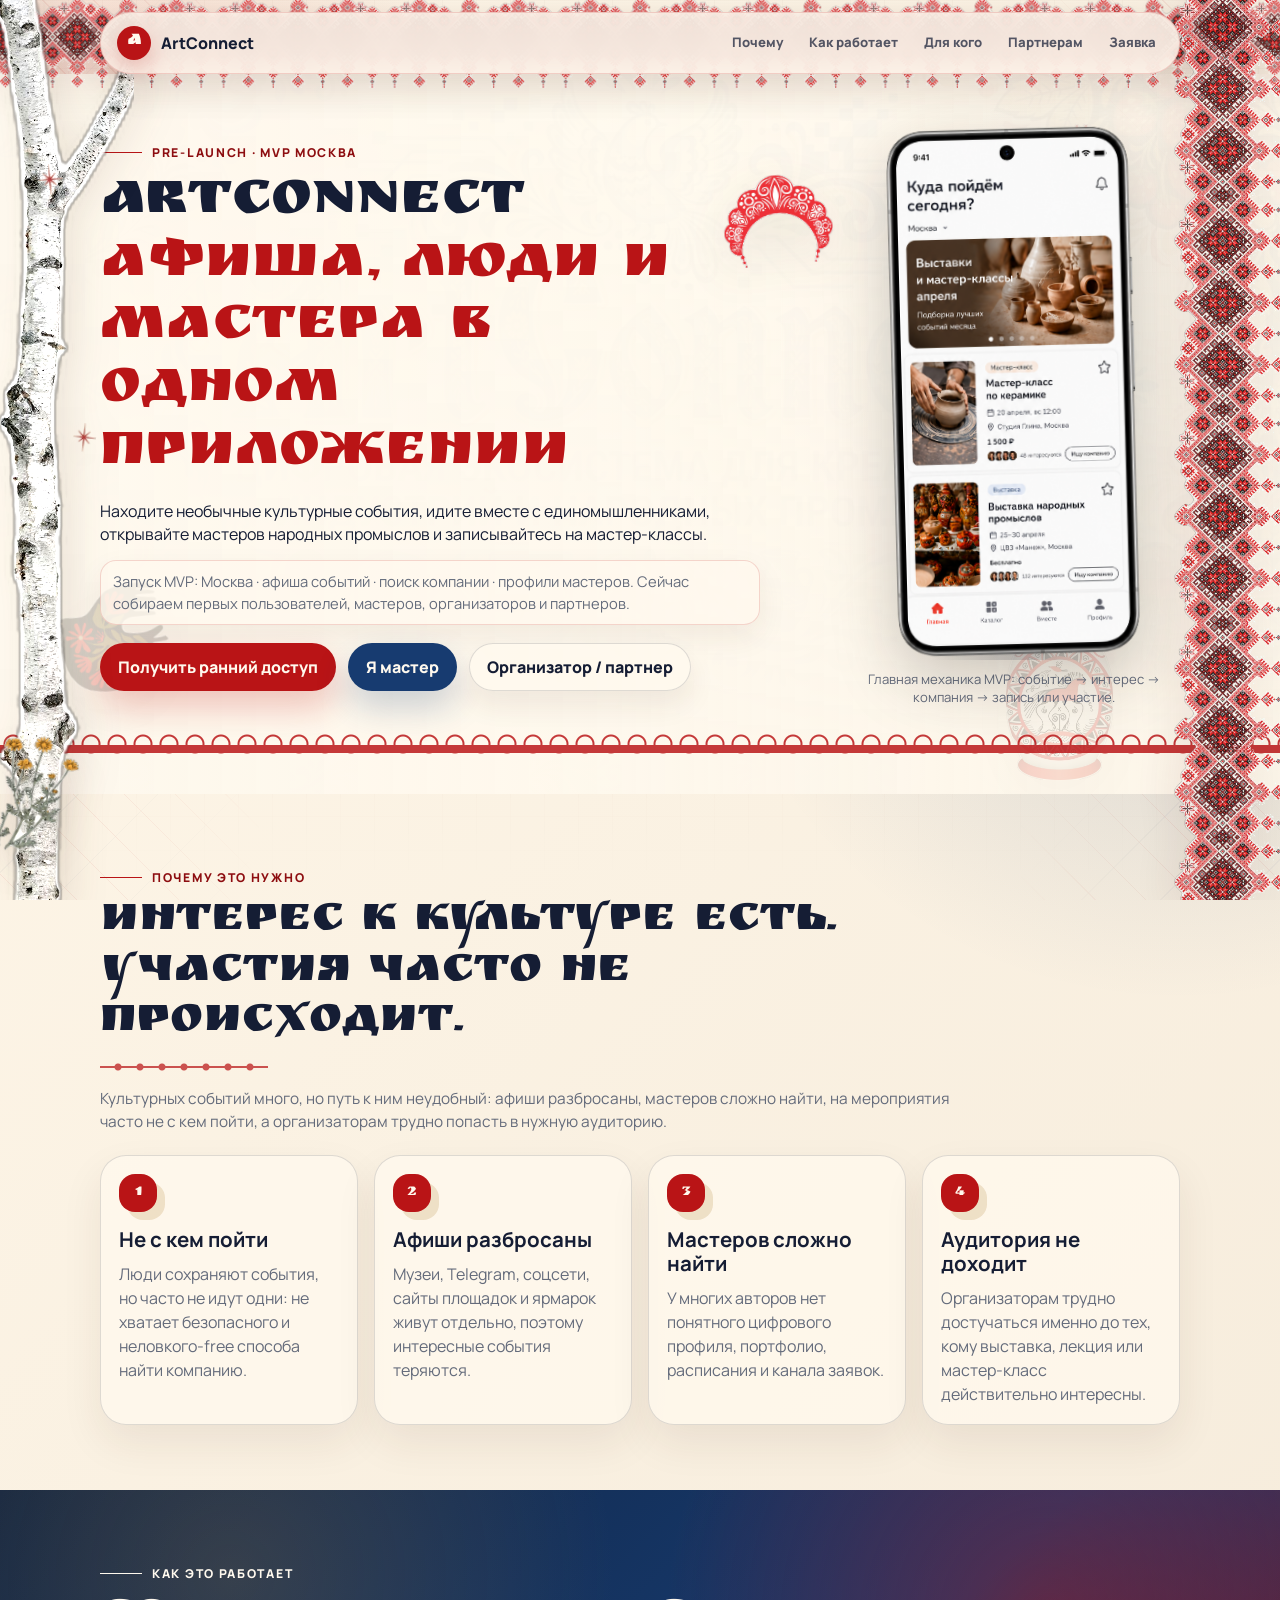
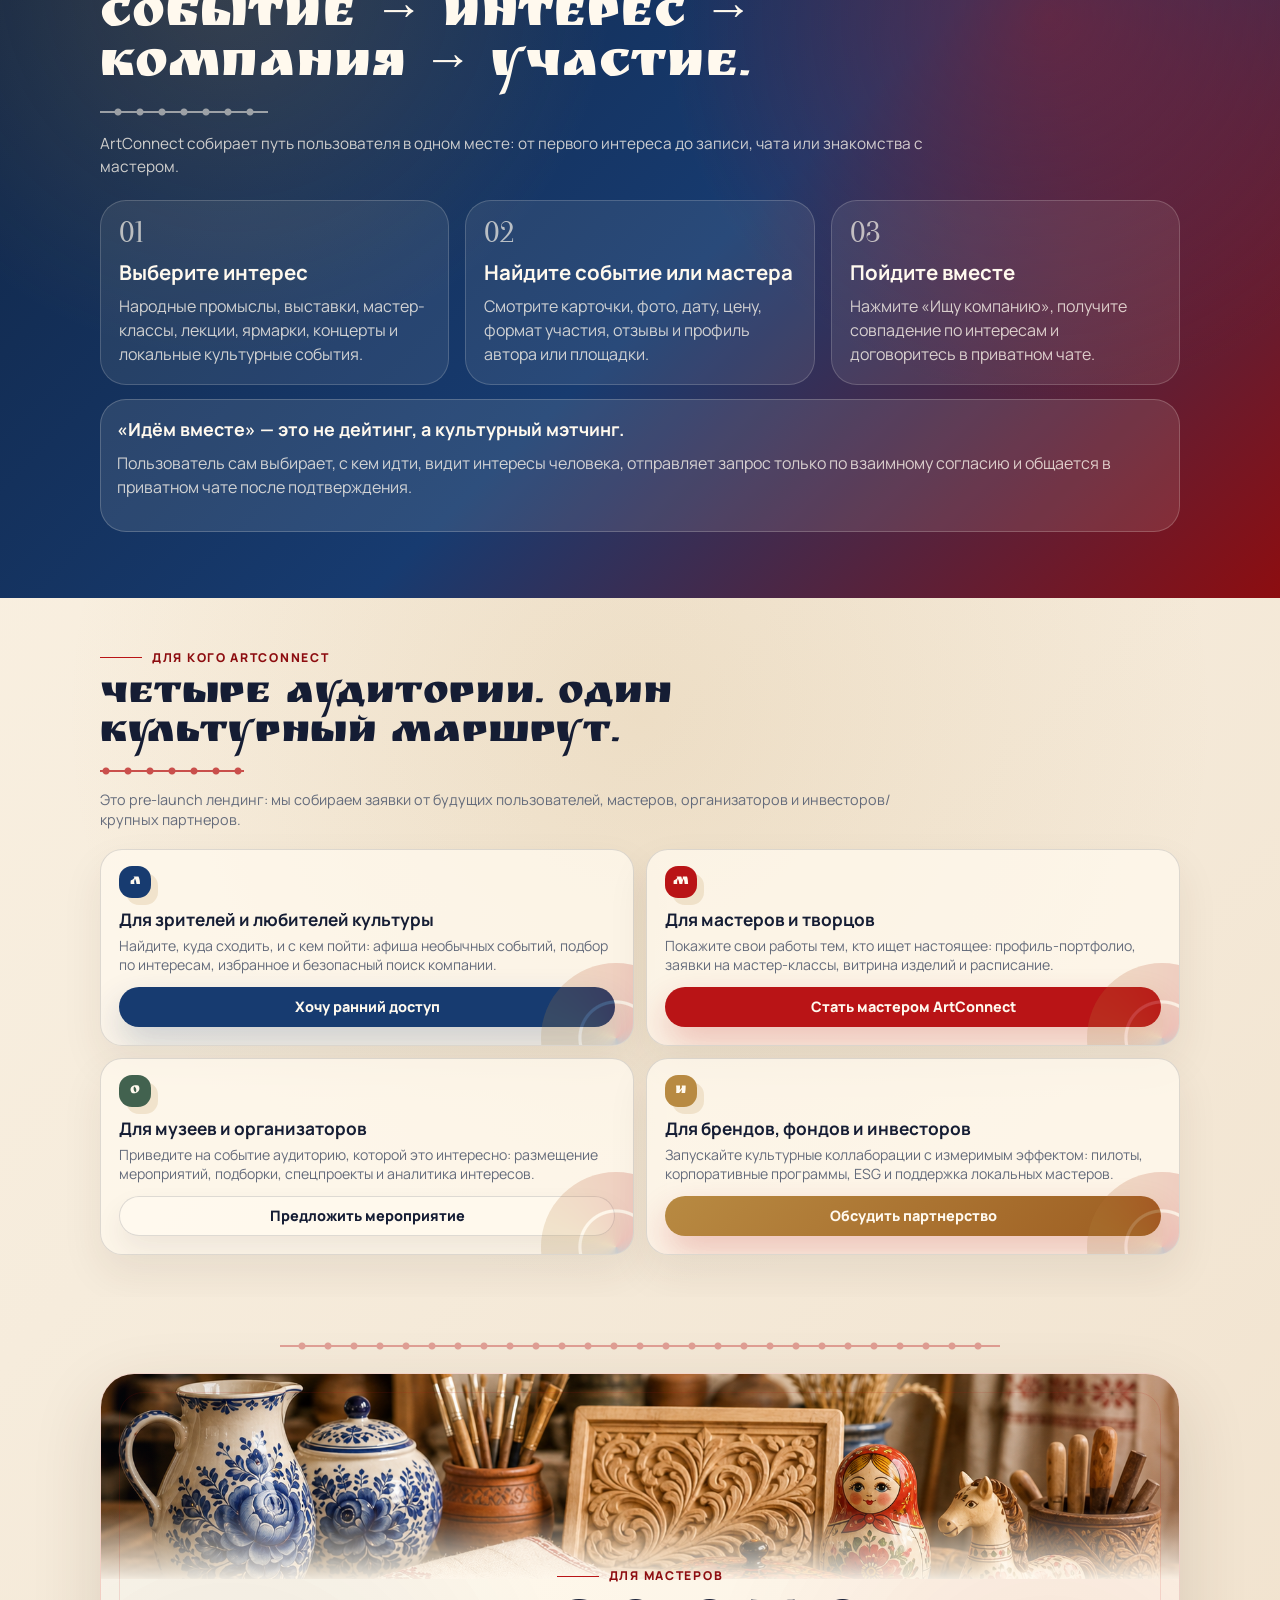
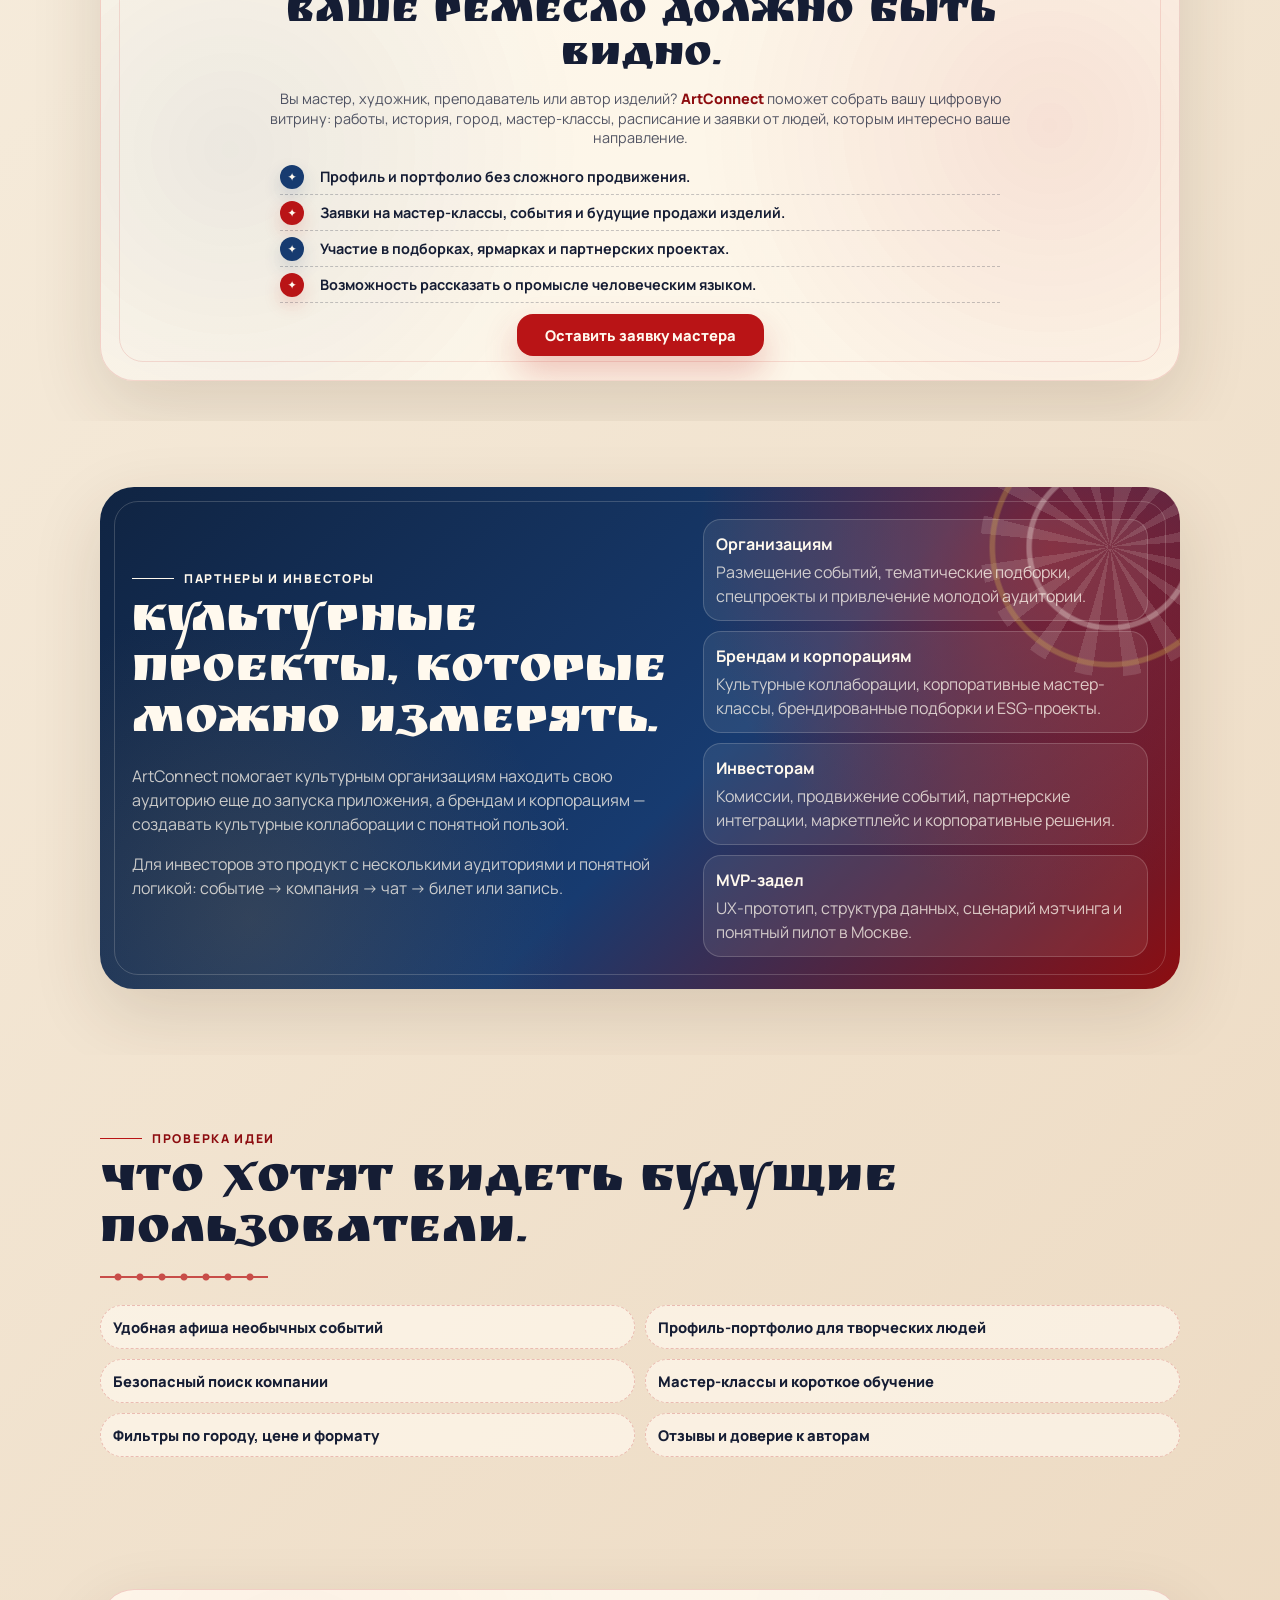
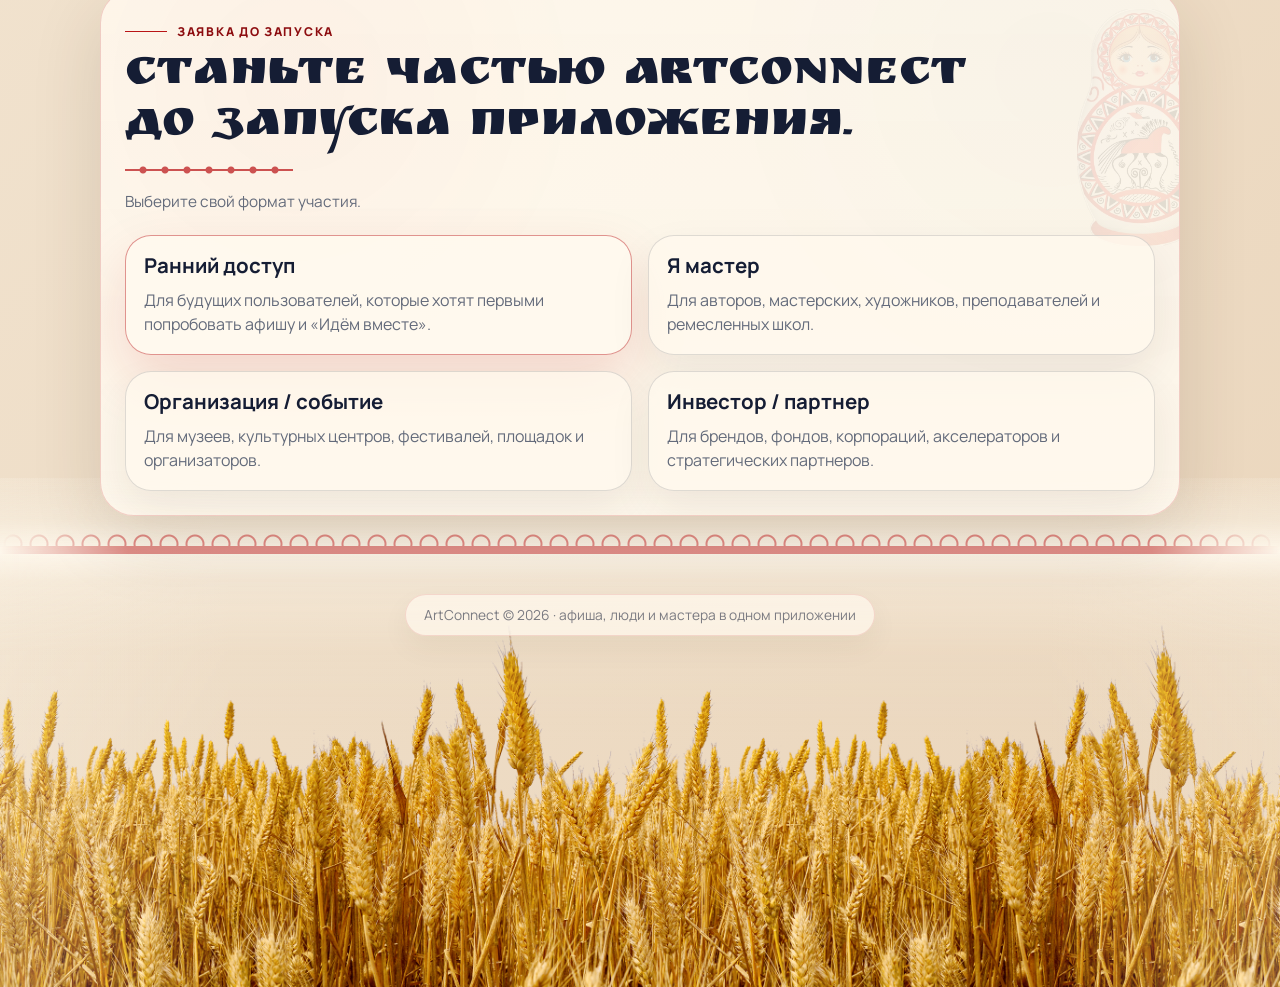
==== commit e7b26768: "Polish join footer wheat transition" ====
--- a/index.html
+++ b/index.html
@@ -19,7 +19,7 @@
       href="https://fonts.googleapis.com/css2?family=Manrope:wght@400;500;600;700;800&family=Oranienbaum&family=Ruslan+Display&display=swap"
       rel="stylesheet"
     />
-    <link rel="stylesheet" href="css/styles.css" />
+    <link rel="stylesheet" href="css/styles.css?v=join-wheat-bg-20260602" />
   </head>
 
   <body>
@@ -74,21 +74,14 @@
         партнеров.
       </p>
       <div class="actions">
-        <a class="btn" href="#join" data-choose="user"
-          >Получить ранний доступ</a
-        >
+        <a class="btn" href="#join" data-choose="user">Получить ранний доступ</a>
         <a class="btn btn--blue" href="#join" data-choose="master">Я мастер</a>
-        <a class="btn btn--light" href="#join" data-choose="org"
-          >Организатор / партнер</a
-        >
+        <a class="btn btn--light" href="#join" data-choose="org">Организатор / партнер</a>
       </div>
     </div>
 
     <div class="hero-visual reveal" data-delay="1">
-      <div
-        class="product-showcase"
-        aria-label="Прототип мобильного приложения ArtConnect"
-      >
+      <div class="product-showcase" aria-label="Прототип мобильного приложения ArtConnect">
         <div class="phone-mockup" data-tilt aria-hidden="true">
           <img class="phone-mockup__image" src="assets/media/Макет.png" alt="" />
         </div>
@@ -96,19 +89,6 @@
       <p class="visual-caption">
         Главная механика MVP: событие → интерес → компания → запись или участие.
       </p>
-    </div>
-  </div>
-
-  <div class="container">
-    <div
-      class="route-strip reveal"
-      data-delay="2"
-      aria-label="Сценарий продукта"
-    >
-      <span>Выбрали событие</span>
-      <span>Нашли компанию</span>
-      <span>Записались</span>
-      <span>Открыли мастера</span>
     </div>
   </div>
   <div class="ornament-band" aria-hidden="true"></div>
@@ -119,8 +99,9 @@
             <span class="section-kicker">Почему это нужно</span>
             <h2>Интерес к культуре есть. Участия часто не происходит.</h2>
             <p>
-              Событий много, но путь к ним распадается: афиши разбросаны,
-              мастеров сложно найти, а на мероприятия часто не с кем пойти.
+              Культурных событий много, но путь к ним неудобный: афиши разбросаны,
+              мастеров сложно найти, на мероприятия часто не с кем пойти, а организаторам
+              трудно попасть в нужную аудиторию.
             </p>
           </div>
 
@@ -128,25 +109,25 @@
             <article class="card reveal" data-tilt>
               <span class="card-icon">1</span>
               <h3>Не с кем пойти</h3>
-              <p>Есть интерес, но не хватает безопасного способа найти компанию.</p>
+              <p>Люди сохраняют события, но часто не идут одни: не хватает безопасного и неловкого-free способа найти компанию.</p>
             </article>
 
             <article class="card reveal" data-delay="1" data-tilt>
               <span class="card-icon">2</span>
               <h3>Афиши разбросаны</h3>
-              <p>Музеи, соцсети, площадки и ярмарки живут отдельно, события теряются.</p>
+              <p>Музеи, Telegram, соцсети, сайты площадок и ярмарок живут отдельно, поэтому интересные события теряются.</p>
             </article>
 
             <article class="card reveal" data-delay="2" data-tilt>
               <span class="card-icon">3</span>
               <h3>Мастеров сложно найти</h3>
-              <p>Не хватает понятного профиля, портфолио, расписания и канала заявок.</p>
+              <p>У многих авторов нет понятного цифрового профиля, портфолио, расписания и канала заявок.</p>
             </article>
 
             <article class="card reveal" data-tilt>
               <span class="card-icon">4</span>
               <h3>Аудитория не доходит</h3>
-              <p>Организаторам трудно быстро попасть в нужную аудиторию.</p>
+              <p>Организаторам трудно достучаться именно до тех, кому выставка, лекция или мастер-класс действительно интересны.</p>
             </article>
           </div>
         </div>
@@ -235,118 +216,135 @@
           </div>
         </div>
       </section>
-            <section class="section masters-section" id="masters">
-        <div class="container">
-          <div class="masters-panel reveal">
-            <figure class="masters-visual" aria-label="Горизонтальный визуал с народными промыслами">
-              <img
-                src="assets/media/masters-crafts-banner.png"
-                alt="Гжельская керамика, вышивка, деревянная резьба, матрешка и расписная шкатулка в мастерской"
-              />
-            </figure>
-
-            <div class="masters-content">
-              <span class="section-kicker">Для мастеров</span>
-              <h2>Ваше ремесло должно быть видно.</h2>
-              <p class="masters-lead">
-                Вы мастер, художник, преподаватель или автор изделий? <span>ArtConnect</span> поможет
-                собрать вашу цифровую витрину: работы, история, город, мастер-классы,
-                расписание и заявки от людей, которым интересно ваше направление.
-              </p>
-              <ul class="feature-list masters-feature-list">
-                <li>Профиль и портфолио без сложного продвижения.</li>
-                <li>Заявки на мастер-классы, события и будущие продажи изделий.</li>
-                <li>Участие в подборках, ярмарках и партнерских проектах.</li>
-                <li>Возможность рассказать о промысле человеческим языком.</li>
-              </ul>
-              <div class="actions masters-actions">
-                <a class="btn" href="#join" data-choose="master">Оставить заявку мастера</a>
-              </div>
-            </div>
-          </div>
-        </div>
-      </section>
-            <section class="section partners" id="partners">
-        <div class="container">
-          <div class="partners-panel reveal">
-            <div>
-              <span class="section-kicker">Партнеры и инвесторы</span>
-              <h2>Культурные проекты, которые можно измерять.</h2>
-              <p>
-                ArtConnect соединяет аудиторию, события, мастеров и партнеров в одном
-                маршруте: интерес → компания → чат → билет или запись.
-              </p>
-            </div>
-
-            <ul class="b2b-list" aria-label="Возможности для партнеров и инвесторов">
-              <li>
-                <strong>Организациям</strong>
-                Размещение событий, тематические подборки, спецпроекты и привлечение молодой аудитории.
-              </li>
-              <li>
-                <strong>Брендам и корпорациям</strong>
-                Культурные коллаборации, корпоративные мастер-классы, брендированные подборки и ESG-проекты.
-              </li>
-              <li>
-                <strong>Инвесторам</strong>
-                Комиссии, продвижение событий, партнерские интеграции, маркетплейс и корпоративные решения.
-              </li>
-              <li>
-                <strong>MVP-задел</strong>
-                UX-прототип, структура данных, сценарий мэтчинга и понятный пилот в Москве и Санкт-Петербурге.
-              </li>
-            </ul>
-          </div>
-        </div>
-      </section>
-
-      <section class="section join" id="join">
-        <div class="container">
-          <div class="join-panel reveal">
-            <div class="section-heading">
-              <span class="section-kicker">Заявка до запуска</span>
-              <h2>Станьте частью ArtConnect до запуска приложения.</h2>
-              <p>
-                Выберите формат участия. Каждая карточка ведет на отдельную Google Форму.
-              </p>
-            </div>
-
-            <div class="join-grid" role="list">
-              <a class="join-card is-active" href="https://forms.gle/artconnect-early-access" data-role="user" data-tilt>
-                <h3>Ранний доступ</h3>
-                <p>Для будущих пользователей, которые хотят первыми попробовать афишу и «Идём вместе».</p>
-              </a>
-
-              <a class="join-card" href="https://forms.gle/artconnect-master" data-role="master" data-tilt>
-                <h3>Я мастер</h3>
-                <p>Для авторов, мастерских, художников, преподавателей и ремесленных школ.</p>
-              </a>
-
-              <a class="join-card" href="https://forms.gle/artconnect-organization" data-role="org" data-tilt>
-                <h3>Организация / событие</h3>
-                <p>Для музеев, культурных центров, фестивалей, площадок и организаторов.</p>
-              </a>
-
-              <a class="join-card" href="https://forms.gle/artconnect-investor" data-role="investor" data-tilt>
-                <h3>Инвестор / партнер</h3>
-                <p>Для брендов, фондов, корпораций, акселераторов и стратегических партнеров.</p>
-              </a>
-            </div>
-          </div>
-        </div>
-      </section>
+      <section class="section masters-section" id="masters">
+  <div class="container">
+    <div class="masters-panel reveal">
+      <figure class="masters-visual" aria-label="Горизонтальный визуал с народными промыслами">
+        <img src="assets/media/masters-crafts-banner.png"
+          alt="Гжельская керамика, вышивка, деревянная резьба, матрешка и расписная шкатулка в мастерской" />
+      </figure>
+
+      <div class="masters-content">
+        <span class="section-kicker">Для мастеров</span>
+        <h2>Ваше ремесло должно быть видно.</h2>
+        <p class="masters-lead">
+          Вы мастер, художник, преподаватель или автор изделий? <span>ArtConnect</span> поможет
+          собрать вашу цифровую витрину: работы, история, город, мастер-классы,
+          расписание и заявки от людей, которым интересно ваше направление.
+        </p>
+        <ul class="feature-list masters-feature-list">
+          <li>Профиль и портфолио без сложного продвижения.</li>
+          <li>Заявки на мастер-классы, события и будущие продажи изделий.</li>
+          <li>Участие в подборках, ярмарках и партнерских проектах.</li>
+          <li>Возможность рассказать о промысле человеческим языком.</li>
+        </ul>
+        <div class="actions masters-actions">
+          <a class="btn" href="#join" data-choose="master">Оставить заявку мастера</a>
+        </div>
+      </div>
+    </div>
+  </div>
+</section>
+      <section class="section partners" id="partners">
+  <div class="container">
+    <div class="partners-panel reveal">
+      <div>
+        <span class="section-kicker">Партнеры и инвесторы</span>
+        <h2>Культурные проекты, которые можно измерять.</h2>
+        <p>
+          ArtConnect помогает культурным организациям находить свою аудиторию еще
+          до запуска приложения, а брендам и корпорациям — создавать культурные
+          коллаборации с понятной пользой.
+        </p>
+        <p>
+          Для инвесторов это продукт с несколькими аудиториями и понятной логикой:
+          событие → компания → чат → билет или запись.
+        </p>
+      </div>
+
+      <ul class="b2b-list" aria-label="Возможности для партнеров и инвесторов">
+        <li>
+          <strong>Организациям</strong>
+          Размещение событий, тематические подборки, спецпроекты и привлечение молодой аудитории.
+        </li>
+        <li>
+          <strong>Брендам и корпорациям</strong>
+          Культурные коллаборации, корпоративные мастер-классы, брендированные подборки и ESG-проекты.
+        </li>
+        <li>
+          <strong>Инвесторам</strong>
+          Комиссии, продвижение событий, партнерские интеграции, маркетплейс и корпоративные решения.
+        </li>
+        <li>
+          <strong>MVP-задел</strong>
+          UX-прототип, структура данных, сценарий мэтчинга и понятный пилот в Москве.
+        </li>
+      </ul>
+    </div>
+  </div>
+</section>
+
+<section class="section" id="proof">
+  <div class="container">
+    <div class="section-heading reveal">
+      <span class="section-kicker">Проверка идеи</span>
+      <h2>Что хотят видеть будущие пользователи.</h2>
+    </div>
+
+    <ul class="chips-list reveal" aria-label="Ожидания пользователей">
+      <li>Удобная афиша необычных событий</li>
+      <li>Профиль-портфолио для творческих людей</li>
+      <li>Безопасный поиск компании</li>
+      <li>Мастер-классы и короткое обучение</li>
+      <li>Фильтры по городу, цене и формату</li>
+      <li>Отзывы и доверие к авторам</li>
+    </ul>
+  </div>
+</section>
+
+<section class="section join" id="join">
+  <div class="container">
+    <div class="join-panel reveal">
+      <div class="section-heading">
+        <span class="section-kicker">Заявка до запуска</span>
+        <h2>Станьте частью ArtConnect до запуска приложения.</h2>
+        <p>
+          Выберите свой формат участия.
+        </p>
+      </div>
+
+      <div class="join-grid" role="list">
+        <a class="join-card is-active" href="https://forms.yandex.com/u/6a1d64ec6d2d73e60ba7fea0/" target="_blank" rel="noopener noreferrer" data-role="user"
+          data-tilt>
+          <h3>Ранний доступ</h3>
+          <p>Для будущих пользователей, которые хотят первыми попробовать афишу и «Идём вместе».</p>
+        </a>
+
+        <a class="join-card" href="https://forms.yandex.com/u/6a1d64ec6d2d73e60ba7fea0/" target="_blank" rel="noopener noreferrer" data-role="master" data-tilt>
+          <h3>Я мастер</h3>
+          <p>Для авторов, мастерских, художников, преподавателей и ремесленных школ.</p>
+        </a>
+
+        <a class="join-card" href="https://forms.yandex.com/u/6a1d64ec6d2d73e60ba7fea0/" target="_blank" rel="noopener noreferrer" data-role="org" data-tilt>
+          <h3>Организация / событие</h3>
+          <p>Для музеев, культурных центров, фестивалей, площадок и организаторов.</p>
+        </a>
+
+        <a class="join-card" href="https://forms.yandex.com/u/6a1d64ec6d2d73e60ba7fea0/" target="_blank" rel="noopener noreferrer" data-role="investor" data-tilt>
+          <h3>Инвестор / партнер</h3>
+          <p>Для брендов, фондов, корпораций, акселераторов и стратегических партнеров.</p>
+        </a>
+      </div>
+    </div>
+  </div>
+  <div class="ornament-band join-transition-band" aria-hidden="true"></div>
+</section>
     </main>
 
         <footer class="footer">
       <div class="container">ArtConnect © 2026 · афиша, люди и мастера в одном приложении</div>
     </footer>
 
-    <div class="wheat-field" aria-hidden="true">
-      <span class="wheat-field__layer wheat-field__layer--back"></span>
-      <span class="wheat-field__layer wheat-field__layer--middle"></span>
-      <span class="wheat-field__layer wheat-field__layer--front"></span>
-    </div>
-
-    <script src="js/main.js"></script>
+    <script src="js/main.js?v=join-wheat-bg-20260602"></script>
   </body>
 </html>
--- a/css/styles.css
+++ b/css/styles.css
@@ -15,7 +15,7 @@
   --shadow: 0 24px 70px rgba(64, 43, 22, 0.14);
   --radius-xl: 34px;
   --radius-lg: 26px;
-  --container: min(1140px, calc(100% - 32px));
+  --container: min(1080px, calc(100% - 32px));
 }
 
 * {
@@ -24,6 +24,7 @@
 
 html {
   scroll-behavior: smooth;
+  scroll-padding-top: 78px;
 }
 
 body {
@@ -37,7 +38,7 @@
     radial-gradient(circle at 50% 40%, rgba(184, 138, 66, 0.15), transparent 36rem),
     linear-gradient(135deg, #fff7e9 0%, var(--paper) 42%, #ead5bb 100%);
   font-family: "Manrope", system-ui, sans-serif;
-  line-height: 1.65;
+  line-height: 1.5;
   overflow-x: hidden;
 }
 
@@ -91,24 +92,24 @@
 h2 {
   font-family: "Ruslan Display", "Oranienbaum", Georgia, serif;
   font-weight: 400;
-  line-height: 1.05;
+  line-height: 1.02;
   letter-spacing: 0;
 }
 
 h1 {
-  max-width: 760px;
-  margin-bottom: 16px;
-  font-size: clamp(2.35rem, 8.6vw, 5.25rem);
+  max-width: 700px;
+  margin-bottom: 14px;
+  font-size: 3.05rem;
 }
 
 h2 {
   margin-bottom: 14px;
-  font-size: clamp(2rem, 6.6vw, 4.15rem);
+  font-size: 2.55rem;
 }
 
 h3 {
-  margin-bottom: 12px;
-  font-size: clamp(1.18rem, 3.2vw, 1.62rem);
+  margin-bottom: 10px;
+  font-size: 1.22rem;
   line-height: 1.16;
   letter-spacing: 0;
 }
@@ -123,7 +124,6 @@
 }
 
 main,
-.wheat-field,
 .footer {
   position: relative;
   z-index: 1;
@@ -296,7 +296,7 @@
   position: relative;
   isolation: isolate;
   overflow: hidden;
-  padding: 58px 0;
+  padding: 56px 0;
 }
 
 .section > .container {
@@ -313,8 +313,8 @@
   content: "";
   display: block;
   width: min(168px, 42vw);
-  height: 16px;
-  margin-top: 18px;
+  height: 12px;
+  margin-top: 12px;
   background:
     radial-gradient(circle, var(--red) 0 3px, transparent 4px) 50% 50% / 22px 16px repeat-x,
     linear-gradient(var(--red), var(--red)) center / 100% 2px no-repeat;
@@ -323,7 +323,7 @@
 
 .section-heading p {
   margin-bottom: 0;
-  font-size: 0.98rem;
+  font-size: 0.96rem;
 }
 
 .kicker,
@@ -331,7 +331,7 @@
   display: inline-flex;
   align-items: center;
   gap: 10px;
-  margin-bottom: 15px;
+  margin-bottom: 10px;
   color: var(--red-dark);
   font-size: 0.76rem;
   font-weight: 900;
@@ -350,7 +350,7 @@
 .hero {
   position: relative;
   isolation: isolate;
-  padding: 50px 0 30px;
+  padding: 42px 0 26px;
   overflow: hidden;
 }
 
@@ -433,8 +433,7 @@
   position: relative;
   z-index: 1;
   display: grid;
-  grid-template-columns: 1fr;
-  gap: 28px;
+  gap: 24px;
   align-items: center;
 }
 
@@ -454,23 +453,25 @@
 }
 
 .hero-copy {
-  max-width: 690px;
-  margin-bottom: 18px;
+  max-width: 650px;
+  margin-bottom: 14px;
   color: var(--ink);
-  font-size: clamp(1rem, 2.2vw, 1.14rem);
-  line-height: 1.52;
+  font-size: 1rem;
+  line-height: 1.45;
 }
 
 .launch-note {
   display: inline-flex;
-  max-width: 720px;
+  max-width: 660px;
   margin: 0 0 18px;
-  padding: 12px 14px;
+  padding: 10px 12px;
   border: 1px solid rgba(185, 20, 22, 0.16);
-  border-radius: 18px;
+  border-radius: 16px;
   color: var(--muted);
   background: rgba(255, 249, 238, 0.74);
   box-shadow: 0 12px 30px rgba(64, 43, 22, 0.07);
+  font-size: 0.92rem;
+  line-height: 1.45;
 }
 
 .actions {
@@ -485,8 +486,8 @@
   display: inline-flex;
   align-items: center;
   justify-content: center;
-  min-height: 52px;
-  padding: 15px 21px;
+  min-height: 46px;
+  padding: 12px 18px;
   overflow: hidden;
   border: 0;
   border-radius: 999px;
@@ -537,7 +538,7 @@
   position: relative;
   z-index: 1;
   display: grid;
-  gap: 16px;
+  gap: 10px;
   justify-items: center;
 }
 
@@ -546,7 +547,7 @@
   display: flex;
   justify-content: center;
   width: 100%;
-  padding: 14px 0 10px;
+  padding: 8px 0 6px;
   overflow: visible;
   background:
     radial-gradient(ellipse at 50% 92%, rgba(21, 29, 52, 0.18), transparent 36%),
@@ -557,18 +558,18 @@
   --tilt-x: 0deg;
   --tilt-y: 0deg;
   position: relative;
-  width: min(306px, 100%);
+  width: min(230px, 100%);
   aspect-ratio: 592 / 1276;
   border: 0;
   background: transparent;
-  filter: drop-shadow(0 30px 42px rgba(13, 11, 9, 0.26));
+  filter: drop-shadow(0 22px 32px rgba(13, 11, 9, 0.22));
   transform: perspective(900px) rotate(-1.5deg) rotateX(var(--tilt-x)) rotateY(var(--tilt-y));
   transition: transform 320ms ease, filter 320ms ease;
 }
 
 .product-showcase:hover .phone-mockup {
   transform: perspective(900px) rotate(-0.8deg) translateY(-4px) rotateX(var(--tilt-x)) rotateY(var(--tilt-y));
-  filter: drop-shadow(0 34px 52px rgba(13, 11, 9, 0.32));
+  filter: drop-shadow(0 26px 40px rgba(13, 11, 9, 0.28));
 }
 
 .phone-mockup::before {
@@ -590,8 +591,7 @@
 .phone-screen {
   position: relative;
   overflow: hidden;
-  height: 100%;
-  min-height: 0;
+  min-height: 570px;
   border-radius: 32px;
   background: #fff;
 }
@@ -649,13 +649,13 @@
 
 .app-content {
   display: grid;
-  gap: 10px;
-  padding: 12px;
+  gap: 12px;
+  padding: 14px;
 }
 
 .app-hero-card {
-  min-height: 112px;
-  padding: 15px;
+  min-height: 126px;
+  padding: 17px;
   border-radius: 18px;
   color: #fff;
   background:
@@ -692,9 +692,9 @@
 
 .event-card {
   display: grid;
-  grid-template-columns: 70px 1fr;
-  gap: 9px;
-  padding: 9px;
+  grid-template-columns: 78px 1fr;
+  gap: 10px;
+  padding: 10px;
   border: 1px solid #eceef1;
   border-radius: 18px;
   background: #fff;
@@ -708,7 +708,7 @@
 }
 
 .event-thumb {
-  min-height: 70px;
+  min-height: 78px;
   border-radius: 12px;
   background:
     linear-gradient(rgba(23, 59, 112, 0.12), rgba(185, 20, 22, 0.08)),
@@ -766,7 +766,7 @@
   display: grid;
   grid-template-columns: repeat(4, 1fr);
   gap: 4px;
-  padding: 8px 10px 10px;
+  padding: 10px 10px 13px;
   border-top: 1px solid #eceef1;
   background: rgba(255, 255, 255, 0.94);
 }
@@ -794,28 +794,29 @@
 }
 
 .visual-caption {
-  max-width: 360px;
+  max-width: 320px;
   margin: 0;
   color: var(--muted);
-  font-size: 0.84rem;
+  font-size: 0.82rem;
+  line-height: 1.4;
   text-align: center;
 }
 
 .ornament-band {
-  height: 18px;
-  margin: 14px 0 0;
+  height: 38px;
+  margin: 24px 0 0;
   background:
     radial-gradient(circle at 13px 14px, transparent 0 7px, var(--red) 8px 9px, transparent 10px) 0 0 / 26px 26px repeat-x,
     radial-gradient(circle at 13px 38px, transparent 0 7px, var(--red) 8px 9px, transparent 10px) 0 0 / 26px 26px repeat-x,
     linear-gradient(var(--red), var(--red)) center / 100% 8px no-repeat;
-  opacity: 0.38;
+  opacity: 0.84;
   animation: ornament-slide 22s linear infinite;
 }
 
 .route-strip {
   display: grid;
-  gap: 12px;
-  padding: 14px;
+  gap: 10px;
+  padding: 12px;
   border: 1px solid rgba(185, 20, 22, 0.16);
   border-radius: var(--radius-lg);
   background: rgba(255, 249, 238, 0.76);
@@ -826,29 +827,18 @@
   display: inline-flex;
   align-items: center;
   justify-content: center;
-  gap: 8px;
-  min-height: 42px;
+  min-height: 38px;
   padding: 8px 12px;
   border-radius: 999px;
   color: var(--ink);
   background: rgba(255, 255, 255, 0.58);
-  font-size: 0.82rem;
   font-weight: 900;
-}
-
-.route-strip span::before {
-  content: "";
-  flex: 0 0 auto;
-  width: 9px;
-  height: 9px;
-  border-radius: 50%;
-  background: var(--red);
-  box-shadow: 0 0 0 4px rgba(185, 20, 22, 0.1), 10px 0 0 -3px var(--gold);
 }
 
 .cards-grid,
 .audience-grid,
 .steps-grid,
+.proof-grid,
 .join-grid {
   display: grid;
   gap: 16px;
@@ -857,11 +847,12 @@
 .card,
 .audience-card,
 .step-card,
-.join-card {
+.join-card,
+.proof-card {
   --tilt-x: 0deg;
   --tilt-y: 0deg;
   position: relative;
-  padding: 20px;
+  padding: 18px;
   overflow: hidden;
   border: 1px solid var(--line);
   border-radius: var(--radius-lg);
@@ -873,7 +864,8 @@
 
 .card:hover,
 .audience-card:hover,
-.join-card:hover {
+.join-card:hover,
+.proof-card:hover {
   transform: perspective(900px) translateY(-6px) rotateX(var(--tilt-x)) rotateY(var(--tilt-y));
   border-color: rgba(185, 20, 22, 0.3);
   box-shadow: 0 26px 58px rgba(64, 43, 22, 0.13);
@@ -882,28 +874,30 @@
 .card h3,
 .audience-card h3,
 .step-card h3,
-.join-card h3 {
+.join-card h3,
+.proof-card h3 {
   color: var(--ink);
 }
 
 .card p,
 .audience-card p,
 .step-card p,
-.join-card p {
+.join-card p,
+.proof-card p {
   margin-bottom: 0;
 }
 
 .card-icon {
   display: inline-grid;
-  width: 46px;
-  height: 46px;
-  margin-bottom: 28px;
+  width: 38px;
+  height: 38px;
+  margin-bottom: 16px;
   place-items: center;
   border-radius: 16px;
   color: var(--paper-light);
   background: var(--red);
   font-family: "Ruslan Display", Georgia, serif;
-  font-size: 1.3rem;
+  font-size: 1.08rem;
   box-shadow: 8px 8px 0 rgba(184, 138, 66, 0.22);
 }
 
@@ -950,16 +944,16 @@
 
 .step-number {
   display: block;
-  margin-bottom: 20px;
+  margin-bottom: 12px;
   color: rgba(255, 249, 238, 0.68);
   font-family: "Oranienbaum", Georgia, serif;
-  font-size: 2.4rem;
+  font-size: 1.85rem;
   line-height: 1;
 }
 
 .safety-note {
-  margin-top: 18px;
-  padding: 22px;
+  margin-top: 14px;
+  padding: 16px;
   border: 1px solid rgba(255, 249, 238, 0.2);
   border-radius: var(--radius-lg);
   background: rgba(255, 249, 238, 0.1);
@@ -1010,6 +1004,100 @@
   background: var(--gold);
 }
 
+#audiences {
+  padding-block: 42px;
+}
+
+#audiences .section-heading {
+  max-width: 820px;
+  margin-bottom: 18px;
+}
+
+#audiences .section-heading h2 {
+  max-width: 760px;
+  font-size: 2.42rem;
+  line-height: 1.02;
+}
+
+#audiences .section-heading h2::after {
+  width: 144px;
+  height: 10px;
+  margin-top: 10px;
+}
+
+#audiences .section-heading p {
+  max-width: 820px;
+  font-size: 0.9rem;
+  line-height: 1.42;
+}
+
+#audiences .audience-grid {
+  gap: 12px;
+}
+
+#audiences .audience-card {
+  display: flex;
+  min-height: 0;
+  padding: 16px 18px 18px;
+  flex-direction: column;
+  border-radius: 22px;
+}
+
+#audiences .audience-card::after {
+  right: -58px;
+  bottom: -68px;
+  width: 150px;
+  height: 150px;
+  opacity: 0.2;
+}
+
+#audiences .audience-card .card-icon {
+  width: 32px;
+  height: 32px;
+  margin-bottom: 12px;
+  border-radius: 13px;
+  font-size: 0.96rem;
+  box-shadow: 7px 7px 0 rgba(184, 138, 66, 0.18);
+}
+
+#audiences .audience-card h3 {
+  margin-bottom: 8px;
+  font-size: 1.08rem;
+  line-height: 1.12;
+}
+
+#audiences .audience-card p {
+  font-size: 0.88rem;
+  line-height: 1.34;
+}
+
+#audiences .audience-card .btn {
+  min-height: 40px;
+  margin-top: 12px;
+  padding: 9px 16px;
+  font-size: 0.9rem;
+}
+
+.masters-section {
+  margin-top: 18px;
+  padding-top: 84px;
+}
+
+.masters-section::before {
+  content: "";
+  position: absolute;
+  top: 22px;
+  left: 50%;
+  width: min(720px, calc(100% - 64px));
+  height: 18px;
+  pointer-events: none;
+  background:
+    radial-gradient(circle, var(--red) 0 3px, transparent 4px) 50% 50% / 26px 18px repeat-x,
+    linear-gradient(var(--red), var(--red)) center / 100% 2px no-repeat;
+  opacity: 0.34;
+  transform: translateX(-50%);
+}
+
 .feature-list,
 .chips-list,
 .b2b-list {
@@ -1056,11 +1144,16 @@
   pointer-events: none;
 }
 
+#masters {
+  padding-block: 58px 40px;
+}
+
 .masters-visual {
   position: relative;
   z-index: 0;
   width: 100%;
-  min-height: clamp(220px, 32vw, 390px);
+  height: 205px;
+  min-height: 0;
   margin: 0;
   overflow: hidden;
   background: #e7d8c1;
@@ -1070,7 +1163,7 @@
   display: block;
   width: 100%;
   height: 100%;
-  min-height: inherit;
+  min-height: 0;
   object-fit: cover;
 }
 
@@ -1088,10 +1181,10 @@
   position: relative;
   z-index: 2;
   display: grid;
-  gap: 14px;
-  max-width: 920px;
-  margin: -24px auto 0;
-  padding: 0 clamp(20px, 4vw, 50px) clamp(24px, 4vw, 42px);
+  gap: 9px;
+  max-width: 860px;
+  margin: -12px auto 0;
+  padding: 0 38px 24px;
   text-align: center;
 }
 
@@ -1103,15 +1196,17 @@
 .masters-content h2 {
   margin-bottom: 0;
   color: var(--ink);
-  font-size: clamp(2.1rem, 5.4vw, 4.2rem);
+  font-size: 2.62rem;
+  line-height: 1.02;
   letter-spacing: 0;
 }
 
 .masters-lead {
-  max-width: 790px;
+  max-width: 740px;
   margin: 0 auto;
   color: rgba(21, 29, 52, 0.74);
-  font-size: clamp(0.96rem, 1.7vw, 1.06rem);
+  font-size: 0.9rem;
+  line-height: 1.38;
 }
 
 .masters-lead span {
@@ -1120,29 +1215,31 @@
 }
 
 .masters-feature-list {
-  width: min(780px, 100%);
+  width: min(720px, 100%);
   gap: 0;
-  margin: 4px auto 0;
+  margin: 2px auto 0;
   text-align: left;
 }
 
 .masters-feature-list li {
   display: grid;
-  grid-template-columns: 44px minmax(0, 1fr);
-  gap: 16px;
+  grid-template-columns: 30px minmax(0, 1fr);
+  gap: 10px;
   align-items: center;
-  min-height: 58px;
-  padding: 11px 0;
+  min-height: 36px;
+  padding: 5px 0;
   border-bottom: 1px dashed rgba(21, 29, 52, 0.24);
   color: var(--ink);
+  font-size: 0.9rem;
   font-weight: 700;
+  line-height: 1.28;
 }
 
 .masters-feature-list li::before {
   position: static;
   display: grid;
-  width: 38px;
-  height: 38px;
+  width: 24px;
+  height: 24px;
   padding-left: 0;
   place-items: center;
   border-radius: 50%;
@@ -1150,7 +1247,7 @@
   background: var(--blue);
   box-shadow: 0 8px 18px rgba(23, 59, 112, 0.18);
   content: "✦";
-  font-size: 0.86rem;
+  font-size: 0.72rem;
   line-height: 1;
 }
 
@@ -1161,14 +1258,14 @@
 
 .masters-actions {
   justify-content: center;
-  margin-top: 10px;
+  margin-top: 2px;
 }
 
 .masters-actions .btn {
-  min-height: 56px;
-  padding: 15px clamp(24px, 4vw, 38px);
-  border-radius: 20px;
-  font-size: clamp(1rem, 2.5vw, 1.18rem);
+  min-height: 42px;
+  padding: 10px 28px;
+  border-radius: 16px;
+  font-size: 0.92rem;
 }
 
 .partners {
@@ -1178,7 +1275,7 @@
 .partners-panel {
   position: relative;
   display: grid;
-  gap: 24px;
+  gap: 18px;
   padding: 24px;
   overflow: hidden;
   border-radius: var(--radius-xl);
@@ -1234,7 +1331,7 @@
 }
 
 .b2b-list li {
-  padding: 13px 14px;
+  padding: 12px;
   border: 1px solid rgba(255, 249, 238, 0.18);
   border-radius: 18px;
   background: rgba(255, 249, 238, 0.08);
@@ -1258,7 +1355,7 @@
 }
 
 .chips-list li {
-  padding: 13px 14px;
+  padding: 10px 12px;
   border: 1px dashed rgba(185, 20, 22, 0.24);
   border-radius: 999px;
   color: var(--ink);
@@ -1267,8 +1364,47 @@
   font-weight: 800;
 }
 
-.join {
-  padding-bottom: 18px;
+.section.join {
+  --join-wheat-height: clamp(300px, 34vw, 540px);
+  padding-bottom: calc(36px + var(--join-wheat-height));
+}
+
+.section.join::before,
+.section.join::after {
+  content: "";
+  position: absolute;
+  right: 0;
+  bottom: 0;
+  left: 0;
+  height: var(--join-wheat-height);
+  pointer-events: none;
+}
+
+.section.join::before {
+  z-index: -2;
+  background: url("../assets/media/Пшеница.png") center bottom / auto 100% repeat-x;
+  filter: saturate(1.04) contrast(1.02);
+}
+
+.section.join::after {
+  z-index: -1;
+  height: calc(var(--join-wheat-height) + 74px);
+  background:
+    linear-gradient(180deg, rgba(246, 236, 220, 0) 0, rgba(246, 236, 220, 0.58) 42px, rgba(255, 249, 238, 0.9) 74px, rgba(255, 249, 238, 0.36) 20%, rgba(255, 249, 238, 0.05) 34%, transparent 52%),
+    linear-gradient(90deg, rgba(255, 249, 238, 0.22), transparent 18% 82%, rgba(255, 249, 238, 0.18));
+}
+
+.join-transition-band {
+  position: absolute;
+  right: 0;
+  bottom: calc(var(--join-wheat-height) - 18px);
+  left: 0;
+  z-index: 2;
+  height: 40px;
+  margin: 0;
+  opacity: 0.46;
+  mask-image: linear-gradient(90deg, transparent 0, #000 10%, #000 90%, transparent 100%);
+  pointer-events: none;
 }
 
 .join-panel {
@@ -1315,72 +1451,30 @@
 }
 
 .footer {
-  position: relative;
-  padding: 18px 0 8px;
+  --join-wheat-height: clamp(300px, 34vw, 540px);
+  position: relative;
+  z-index: 2;
+  min-height: var(--join-wheat-height);
+  margin-top: calc(var(--join-wheat-height) * -1);
+  padding: 42px 0 0;
   color: rgba(21, 29, 52, 0.56);
-  background:
-    linear-gradient(180deg, rgba(255, 249, 238, 0.14), rgba(255, 249, 238, 0.74));
+  background: transparent;
   font-size: 0.86rem;
   text-align: center;
 }
 
-.wheat-field {
-  position: relative;
-  height: clamp(220px, 22vw, 320px);
-  margin-top: 0;
-  overflow: hidden;
-  pointer-events: none;
-  background:
-    linear-gradient(180deg, rgba(255, 249, 238, 0), rgba(255, 249, 238, 0.2) 34%, rgba(234, 213, 186, 0.34));
-}
-
-.wheat-field__layer {
-  position: absolute;
-  right: -8vw;
-  left: -8vw;
-  height: 100%;
-  background-image: url("../assets/media/image-Photoroom (36).png");
-  background-repeat: repeat-x;
-  background-position: left bottom;
-  background-size: auto 100%;
-  filter: drop-shadow(0 -10px 16px rgba(184, 138, 66, 0.08));
-}
-
-.wheat-field__layer--back {
-  bottom: 48px;
-  z-index: 1;
-  height: 70%;
-  opacity: 0.45;
-  background-position: 260px bottom;
-}
-
-.wheat-field__layer--middle {
-  bottom: 16px;
-  z-index: 2;
-  height: 82%;
-  opacity: 0.72;
-  background-position: 120px bottom;
-}
-
-.wheat-field__layer--front {
-  bottom: 0;
-  z-index: 3;
-  height: 92%;
-  opacity: 0.96;
-  background-position: left bottom;
-}
-
-.wheat-field::before {
-  display: none;
-}
-
-.wheat-field::after {
-  content: "";
-  position: absolute;
-  inset: auto 0 0;
-  z-index: 5;
-  height: 34px;
-  background: linear-gradient(180deg, transparent, rgba(246, 236, 220, 0.42));
+.footer .container {
+  display: inline-flex;
+  width: auto;
+  max-width: min(620px, calc(100% - 32px));
+  min-height: 42px;
+  padding: 10px 18px;
+  align-items: center;
+  justify-content: center;
+  border: 1px solid rgba(185, 20, 22, 0.12);
+  border-radius: 999px;
+  background: rgba(255, 249, 238, 0.72);
+  box-shadow: 0 12px 28px rgba(64, 43, 22, 0.06);
 }
 
 .reveal {
@@ -1404,13 +1498,15 @@
 
 .card.reveal.is-visible,
 .audience-card.reveal.is-visible,
-.join-card.reveal.is-visible {
+.join-card.reveal.is-visible,
+.proof-card.reveal.is-visible {
   transform: perspective(900px) rotateX(var(--tilt-x)) rotateY(var(--tilt-y));
 }
 
 .card.reveal.is-visible:hover,
 .audience-card.reveal.is-visible:hover,
-.join-card.reveal.is-visible:hover {
+.join-card.reveal.is-visible:hover,
+.proof-card.reveal.is-visible:hover {
   transform: perspective(900px) translateY(-6px) rotateX(var(--tilt-x)) rotateY(var(--tilt-y));
 }
 
@@ -1465,7 +1561,7 @@
 
 @media (min-width: 768px) {
   :root {
-    --container: min(1140px, calc(100% - 56px));
+    --container: min(1080px, calc(100% - 56px));
   }
 
   .nav-links {
@@ -1473,16 +1569,29 @@
   }
 
   .section {
-    padding: 68px 0;
+    padding: 66px 0;
   }
 
   .hero {
-    padding-top: 56px;
+    padding-top: 46px;
+  }
+
+  .hero-grid {
+    grid-template-columns: minmax(0, 1fr) minmax(250px, 0.52fr);
+    gap: 42px;
   }
 
   h1 {
     max-width: 650px;
-    font-size: clamp(2.75rem, 4.8vw, 3.8rem);
+    font-size: 3.55rem;
+  }
+
+  h2 {
+    font-size: 3.1rem;
+  }
+
+  h3 {
+    font-size: 1.28rem;
   }
 
   .route-strip {
@@ -1493,7 +1602,8 @@
     grid-template-columns: repeat(4, minmax(0, 1fr));
   }
 
-  .steps-grid {
+  .steps-grid,
+  .proof-grid {
     grid-template-columns: repeat(3, minmax(0, 1fr));
   }
 
@@ -1503,43 +1613,28 @@
   }
 
   .partners-panel {
-    grid-template-columns: minmax(0, 1.02fr) minmax(300px, 0.86fr);
+    grid-template-columns: minmax(0, 1.02fr) minmax(280px, 0.82fr);
     align-items: center;
-    padding: 34px;
+    padding: 32px;
   }
 
   .phone-mockup {
-    width: min(316px, 68vw);
-  }
-}
-
-@media (min-width: 980px) {
+    width: min(236px, 100%);
+  }
+}
+
+@media (min-width: 1040px) {
+  h1 {
+    font-size: 3.85rem;
+  }
+
   .hero-grid {
-    grid-template-columns: minmax(0, 0.92fr) minmax(250px, 0.42fr);
-    gap: clamp(28px, 4vw, 48px);
+    grid-template-columns: minmax(0, 1fr) minmax(300px, 0.48fr);
+    gap: 56px;
   }
 
   .phone-mockup {
-    width: min(316px, 100%);
-  }
-}
-
-@media (min-width: 1120px) {
-  h1 {
-    font-size: clamp(4rem, 5vw, 5.4rem);
-  }
-
-  .hero-visual {
-    translate: 42px 0;
-  }
-
-  .hero-grid {
-    grid-template-columns: minmax(0, 0.94fr) minmax(340px, 0.56fr);
-    gap: clamp(42px, 5vw, 72px);
-  }
-
-  .phone-mockup {
-    width: min(336px, 100%);
+    width: min(244px, 100%);
   }
 }
 
@@ -1559,17 +1654,6 @@
   }
 }
 
-@media (max-width: 1119px) {
-  .site-frame__left,
-  .site-frame__right {
-    display: none;
-  }
-
-  .folk-shape--crown {
-    display: none;
-  }
-}
-
 @media (max-width: 767px) {
   :root {
     --container: min(calc(100% - 32px), 560px);
@@ -1600,7 +1684,7 @@
   }
 
   .section {
-    padding: 44px 0;
+    padding: 58px 0;
   }
 
   .section-heading {
@@ -1609,7 +1693,7 @@
 
   h1 {
     max-width: 100%;
-    font-size: clamp(2rem, 8.6vw, 2.75rem);
+    font-size: 2.45rem;
     line-height: 1.06;
     letter-spacing: 0;
     text-wrap: balance;
@@ -1618,7 +1702,7 @@
   }
 
   h2 {
-    font-size: clamp(1.78rem, 7.6vw, 2.35rem);
+    font-size: 2.18rem;
     line-height: 1.08;
     letter-spacing: 0;
     text-wrap: balance;
@@ -1627,7 +1711,7 @@
   }
 
   h3 {
-    font-size: clamp(1.16rem, 5vw, 1.45rem);
+    font-size: 1.16rem;
     line-height: 1.18;
   }
 
@@ -1636,12 +1720,12 @@
   }
 
   .hero {
-    padding: 34px 0 22px;
+    padding: 44px 0 28px;
   }
 
   .hero-grid {
     grid-template-columns: 1fr;
-    gap: 22px;
+    gap: 26px;
   }
 
   .hero-content {
@@ -1656,8 +1740,55 @@
   }
 
   .hero-copy {
-    font-size: clamp(0.98rem, 4.1vw, 1.08rem);
-    line-height: 1.5;
+    font-size: 0.98rem;
+    line-height: 1.55;
+  }
+
+  #audiences {
+    padding-block: 52px;
+  }
+
+  #audiences .section-heading {
+    margin-bottom: 20px;
+  }
+
+  #audiences .section-heading h2 {
+    font-size: 2.08rem;
+    line-height: 1.08;
+  }
+
+  #audiences .section-heading p {
+    font-size: 0.94rem;
+    line-height: 1.48;
+  }
+
+  #audiences .audience-card {
+    padding: 18px;
+  }
+
+  #audiences .audience-card h3 {
+    font-size: 1.16rem;
+  }
+
+  #audiences .audience-card p {
+    font-size: 0.94rem;
+    line-height: 1.48;
+  }
+
+  #audiences .audience-card .btn {
+    width: 100%;
+    min-height: 48px;
+    margin-top: 14px;
+  }
+
+  .masters-section {
+    margin-top: 4px;
+    padding-top: 66px;
+  }
+
+  .masters-section::before {
+    top: 18px;
+    width: min(260px, calc(100% - 64px));
   }
 
   .launch-note {
@@ -1686,7 +1817,7 @@
   }
 
   .phone-mockup {
-    width: min(286px, 88vw);
+    width: min(226px, 72vw);
     transform: translateY(0) rotate(-1.2deg);
     animation: phone-mobile-float 4.8s ease-in-out infinite;
     touch-action: pan-y;
@@ -1720,7 +1851,8 @@
   }
 
   .masters-visual {
-    min-height: 210px;
+    height: 220px;
+    min-height: 0;
   }
 
   .masters-content {
@@ -1728,6 +1860,7 @@
     margin-top: -10px;
     padding-right: 18px;
     padding-left: 18px;
+    padding-bottom: 24px;
   }
 
   .masters-content .section-kicker {
@@ -1740,7 +1873,7 @@
   }
 
   .masters-content h2 {
-    font-size: clamp(1.82rem, 7.6vw, 2.3rem);
+    font-size: 2.08rem;
     line-height: 1.08;
   }
 
@@ -1776,8 +1909,8 @@
   }
 
   .join-card {
-    min-height: 96px;
-    padding: 16px;
+    min-height: 108px;
+    padding: 18px;
     border-radius: 20px;
   }
 
@@ -1790,27 +1923,35 @@
     line-height: 1.48;
   }
 
-  .wheat-field {
-    height: 170px;
-    margin-top: 0;
-  }
-
-  .wheat-field__layer--back {
-    bottom: 38px;
-    height: 68%;
-  }
-
-  .wheat-field__layer--middle {
-    bottom: 14px;
-    height: 78%;
-  }
-
-  .wheat-field__layer--front {
-    height: 90%;
-  }
-
-  .wheat-field::before {
-    display: none;
+  .section.join,
+  .footer {
+    --join-wheat-height: clamp(230px, 64vw, 320px);
+  }
+
+  .section.join {
+    padding-bottom: calc(28px + var(--join-wheat-height));
+  }
+
+  .section.join::before {
+    background-position: center bottom;
+  }
+
+  .join-transition-band {
+    bottom: calc(var(--join-wheat-height) - 16px);
+    height: 32px;
+    opacity: 0.38;
+  }
+
+  .footer {
+    padding-top: 30px;
+  }
+
+  .footer .container {
+    max-width: min(560px, calc(100% - 40px));
+    min-height: 0;
+    padding: 9px 14px;
+    border-radius: 18px;
+    line-height: 1.35;
   }
 }
 
@@ -1844,11 +1985,20 @@
   }
 
   .hero {
-    padding-top: 34px;
+    padding-top: 42px;
+  }
+
+  h1 {
+    font-size: 2.2rem;
+  }
+
+  h2,
+  .masters-content h2 {
+    font-size: 1.95rem;
   }
 
   .phone-mockup {
-    width: min(274px, 100%);
+    width: min(204px, 100%);
   }
 
   .app-content {
@@ -1866,6 +2016,18 @@
 
   .event-actions span {
     padding: 6px 8px;
+  }
+}
+
+@media (min-width: 768px) {
+  .section.join {
+    padding-bottom: calc(36px + var(--join-wheat-height));
+  }
+}
+
+@media (max-width: 767px) {
+  .section.join {
+    padding-bottom: calc(28px + var(--join-wheat-height));
   }
 }
 
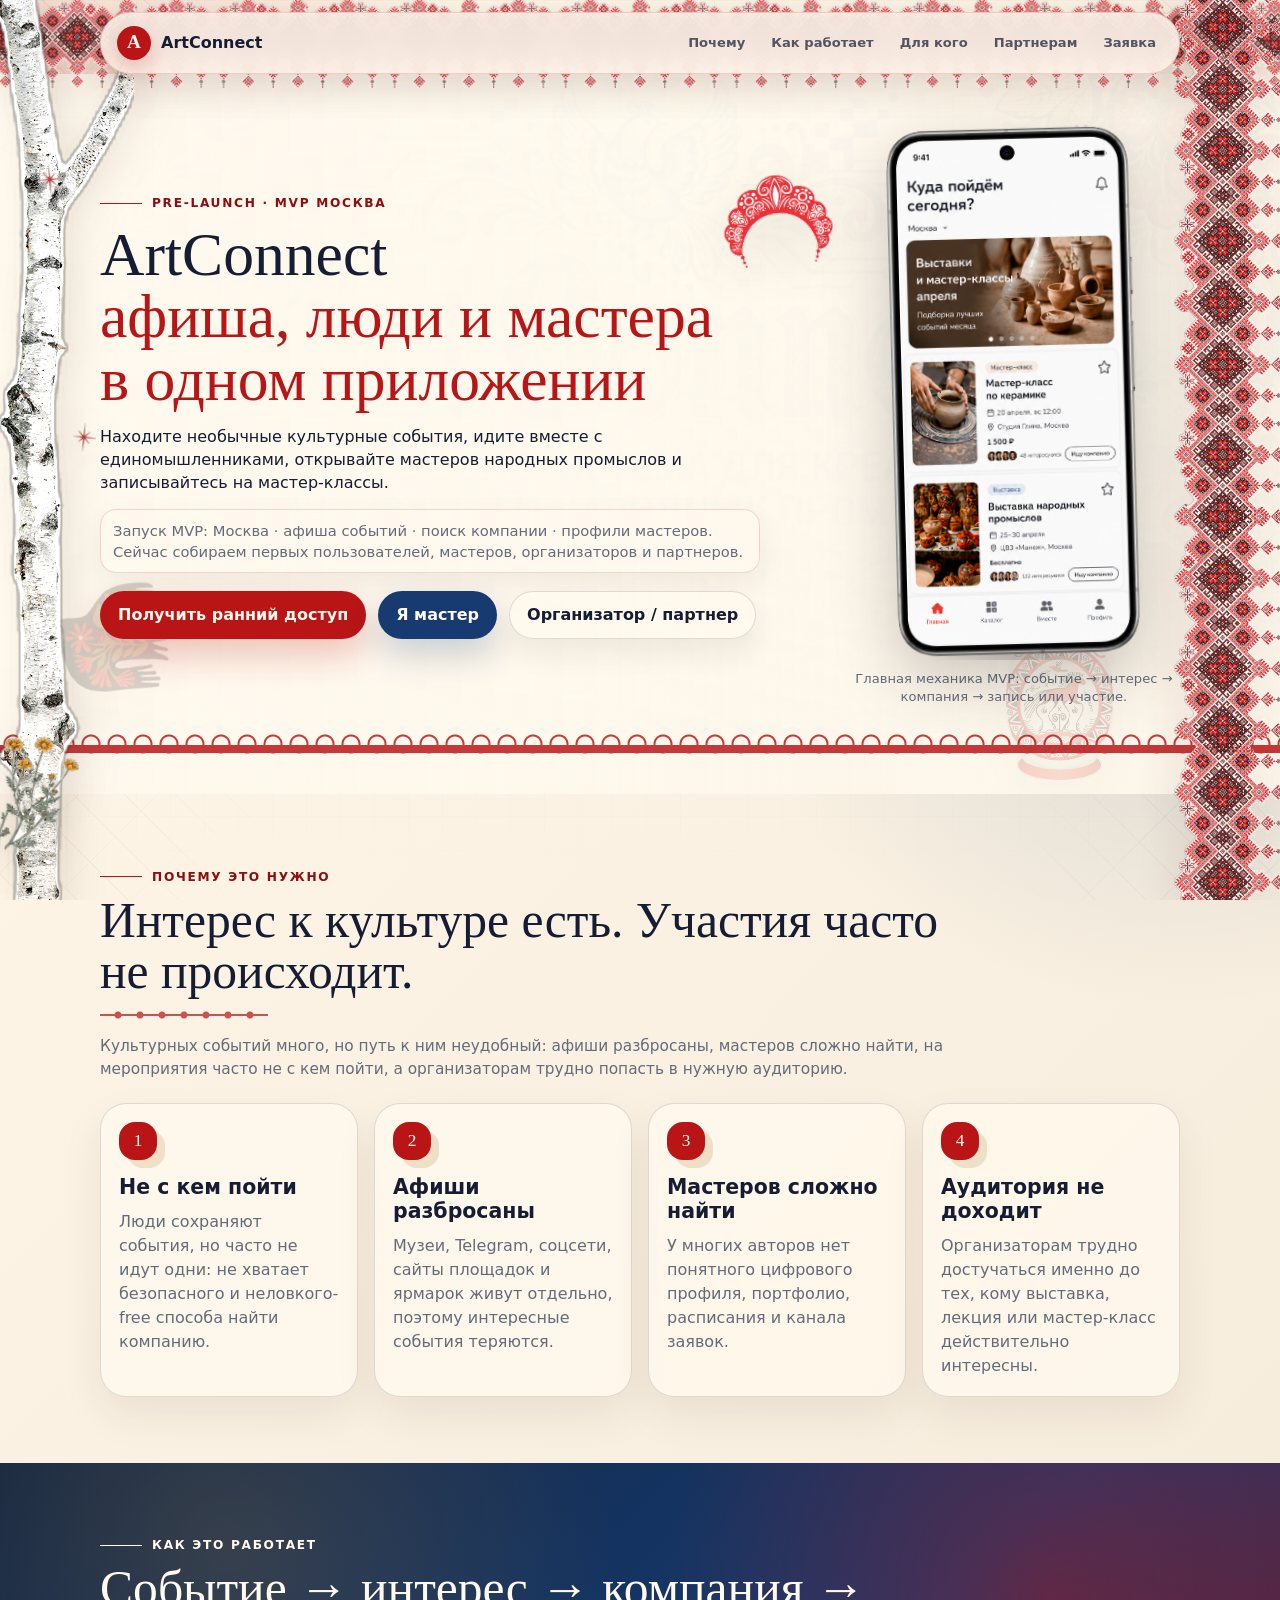
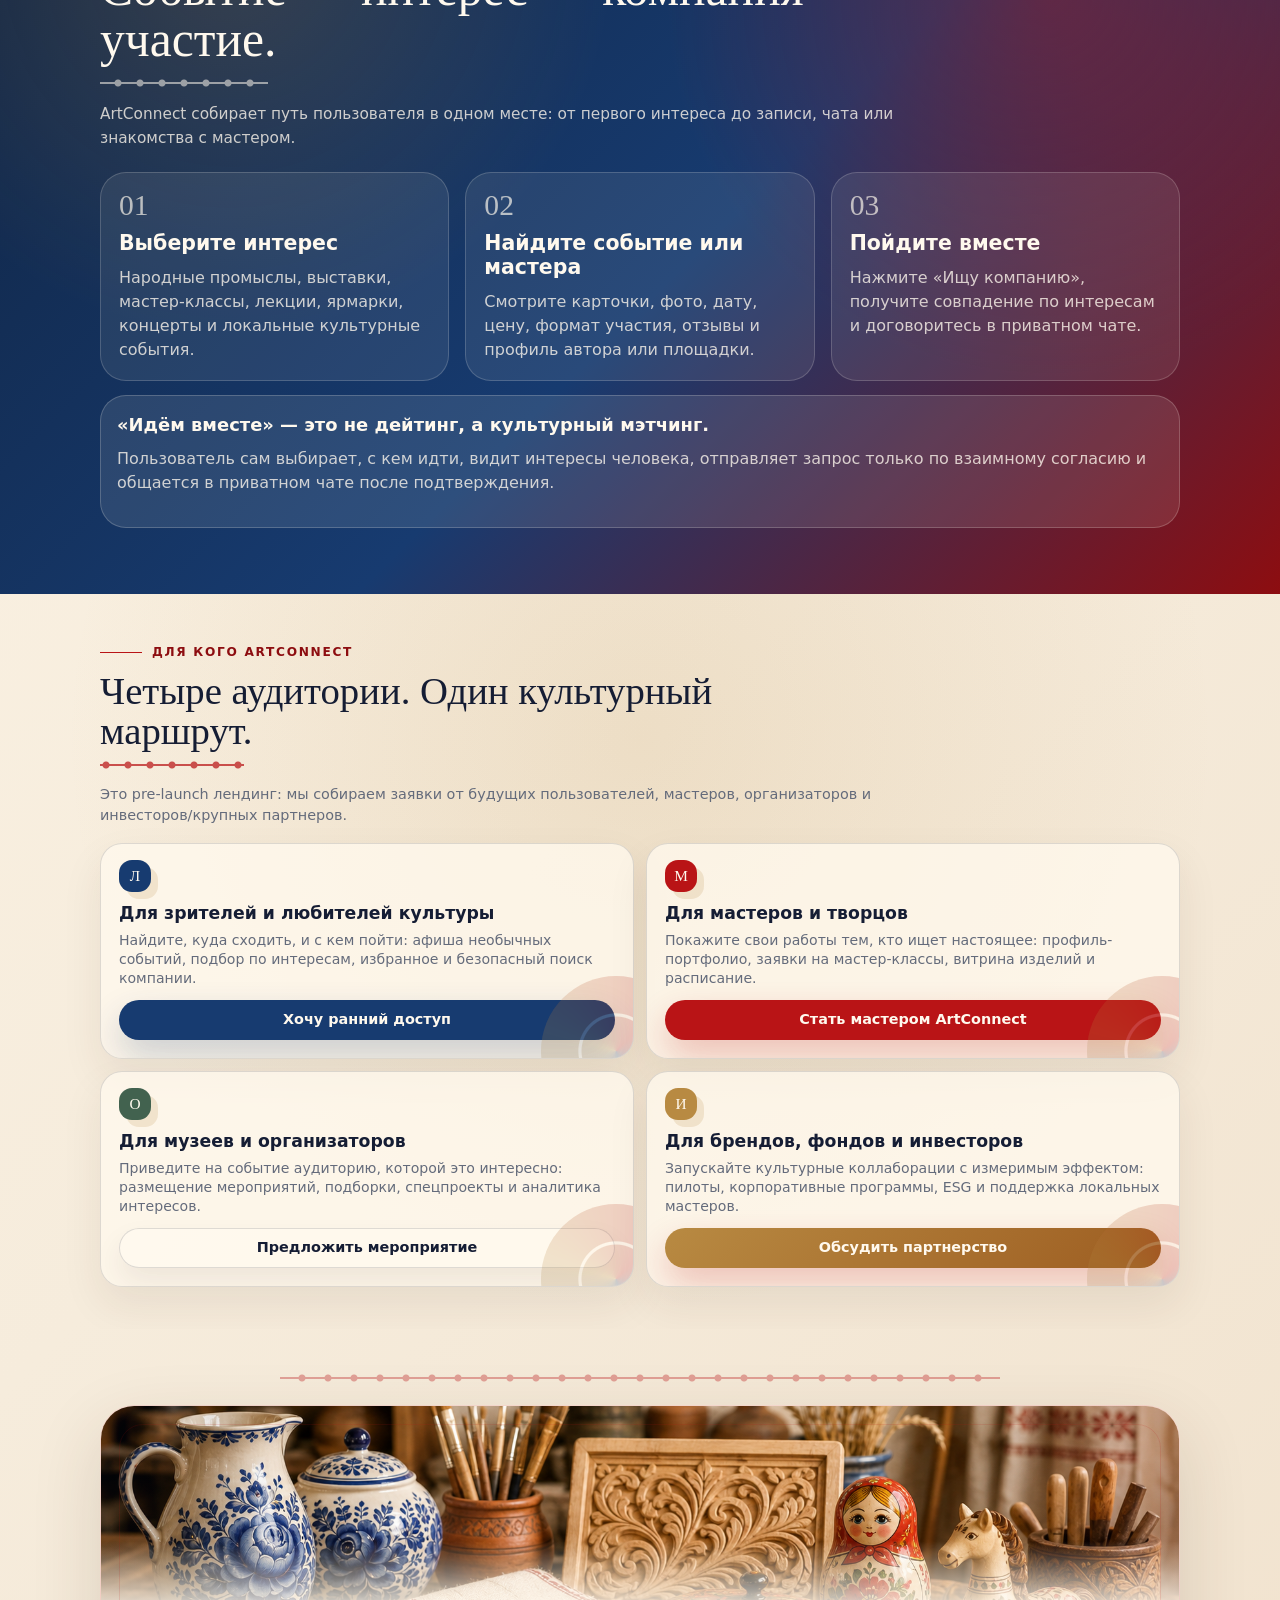
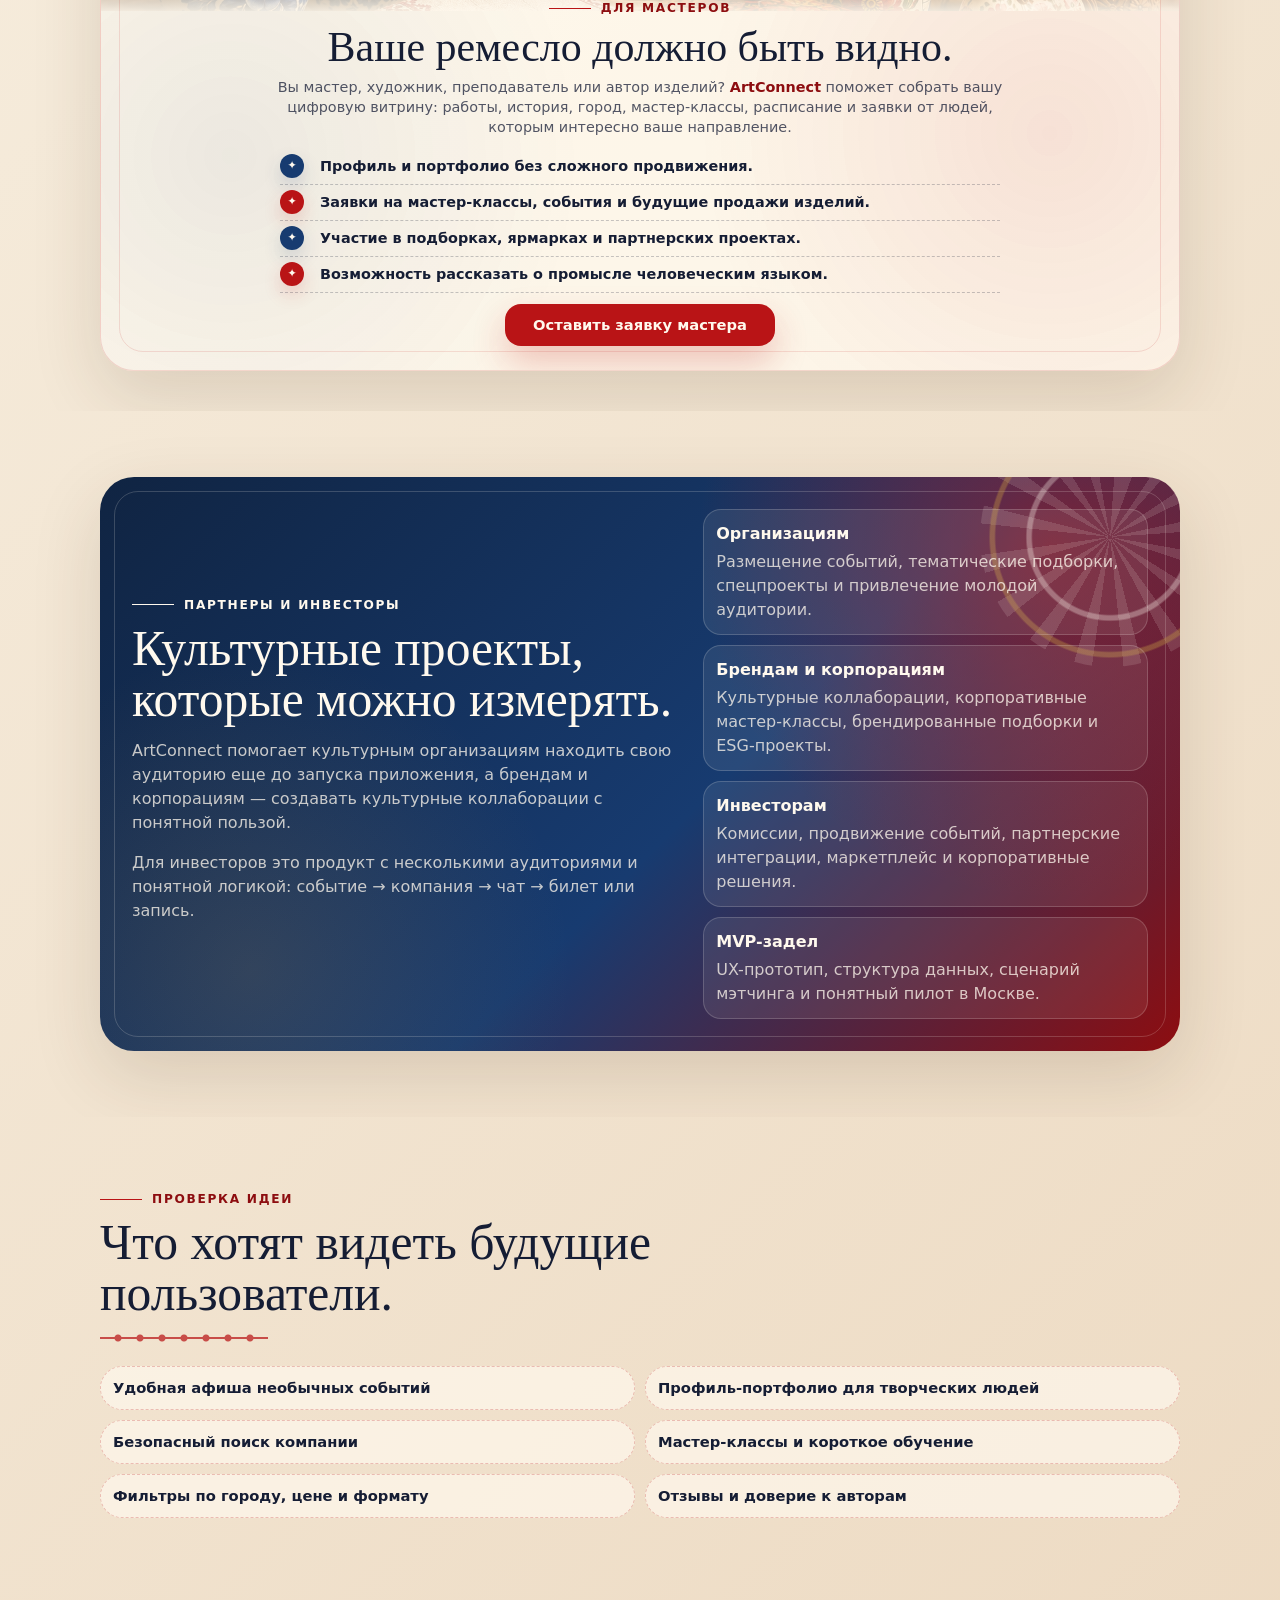
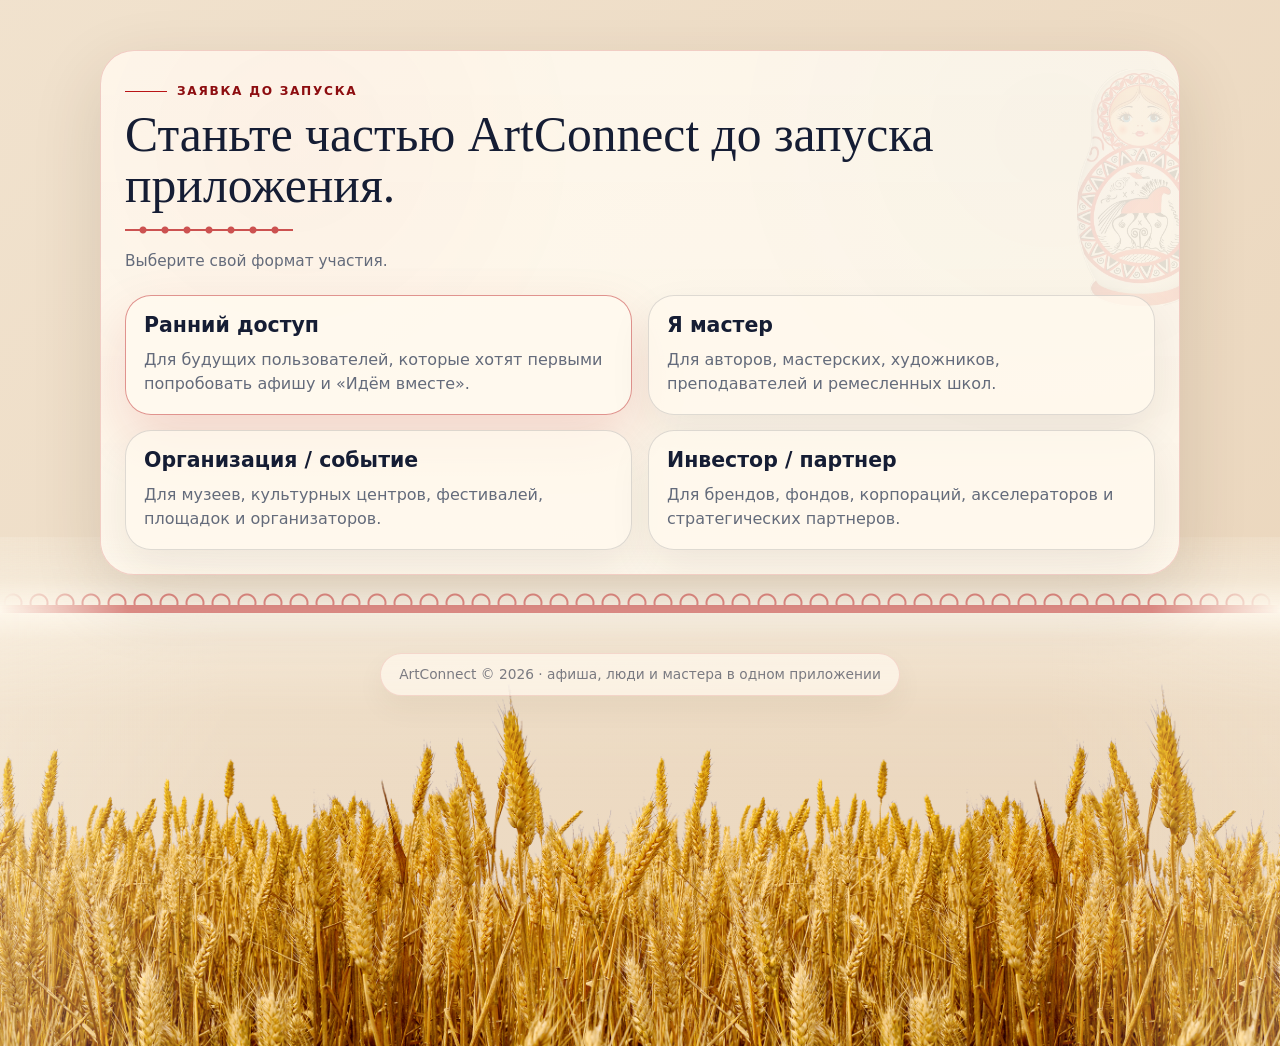
==== commit 074c666c: "Add security meta policies" ====
--- a/index.html
+++ b/index.html
@@ -3,6 +3,12 @@
   <head>
     <meta charset="UTF-8" />
     <meta name="viewport" content="width=device-width, initial-scale=1.0" />
+    <meta
+      http-equiv="Content-Security-Policy"
+      content="default-src 'self'; base-uri 'self'; object-src 'none'; script-src 'self'; style-src 'self' 'unsafe-inline' https://fonts.googleapis.com; font-src https://fonts.gstatic.com; img-src 'self'; connect-src 'none'; media-src 'self'; frame-src 'none'; form-action https://forms.yandex.com; upgrade-insecure-requests"
+    />
+    <meta name="referrer" content="strict-origin-when-cross-origin" />
+    <meta http-equiv="X-Content-Type-Options" content="nosniff" />
     <meta
       name="description"
       content="ArtConnect - pre-launch лендинг приложения, где культура становится ближе: афиша событий, поиск компании, мастера народных промыслов и партнерские культурные проекты."
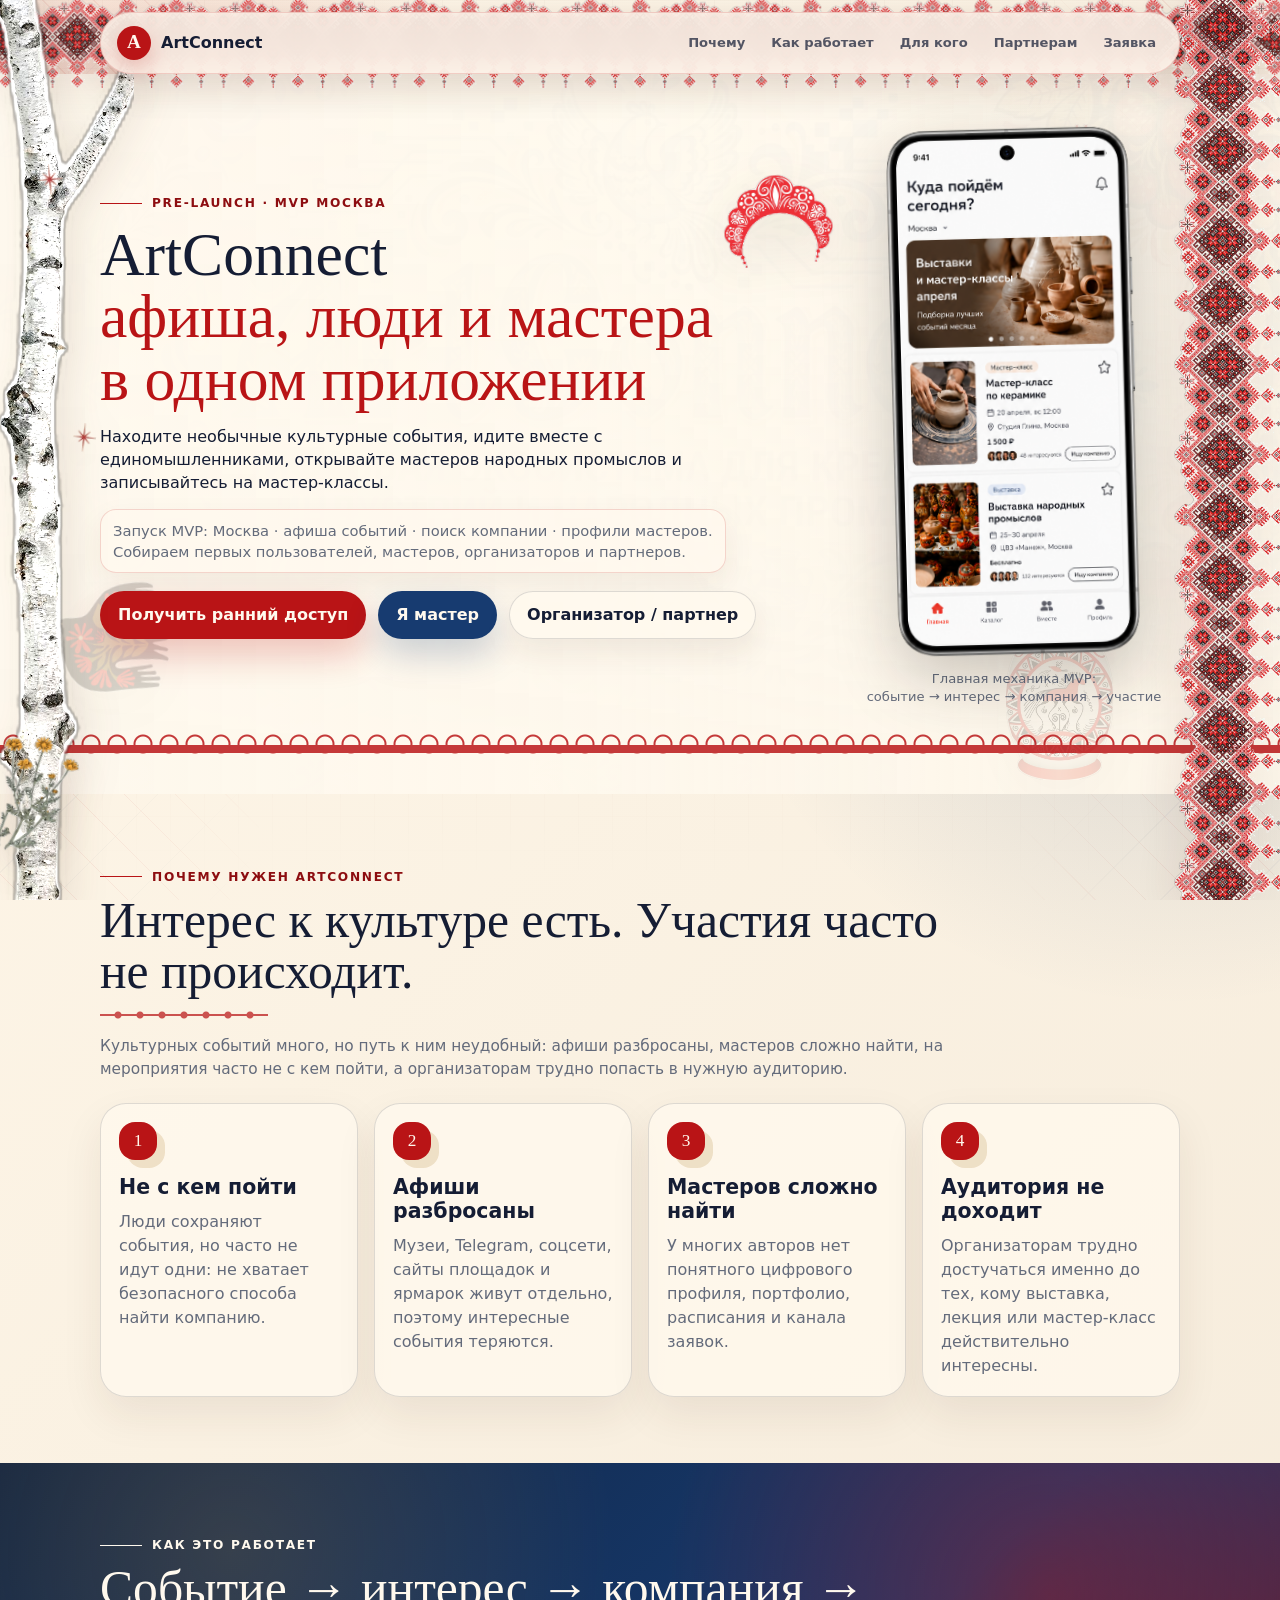
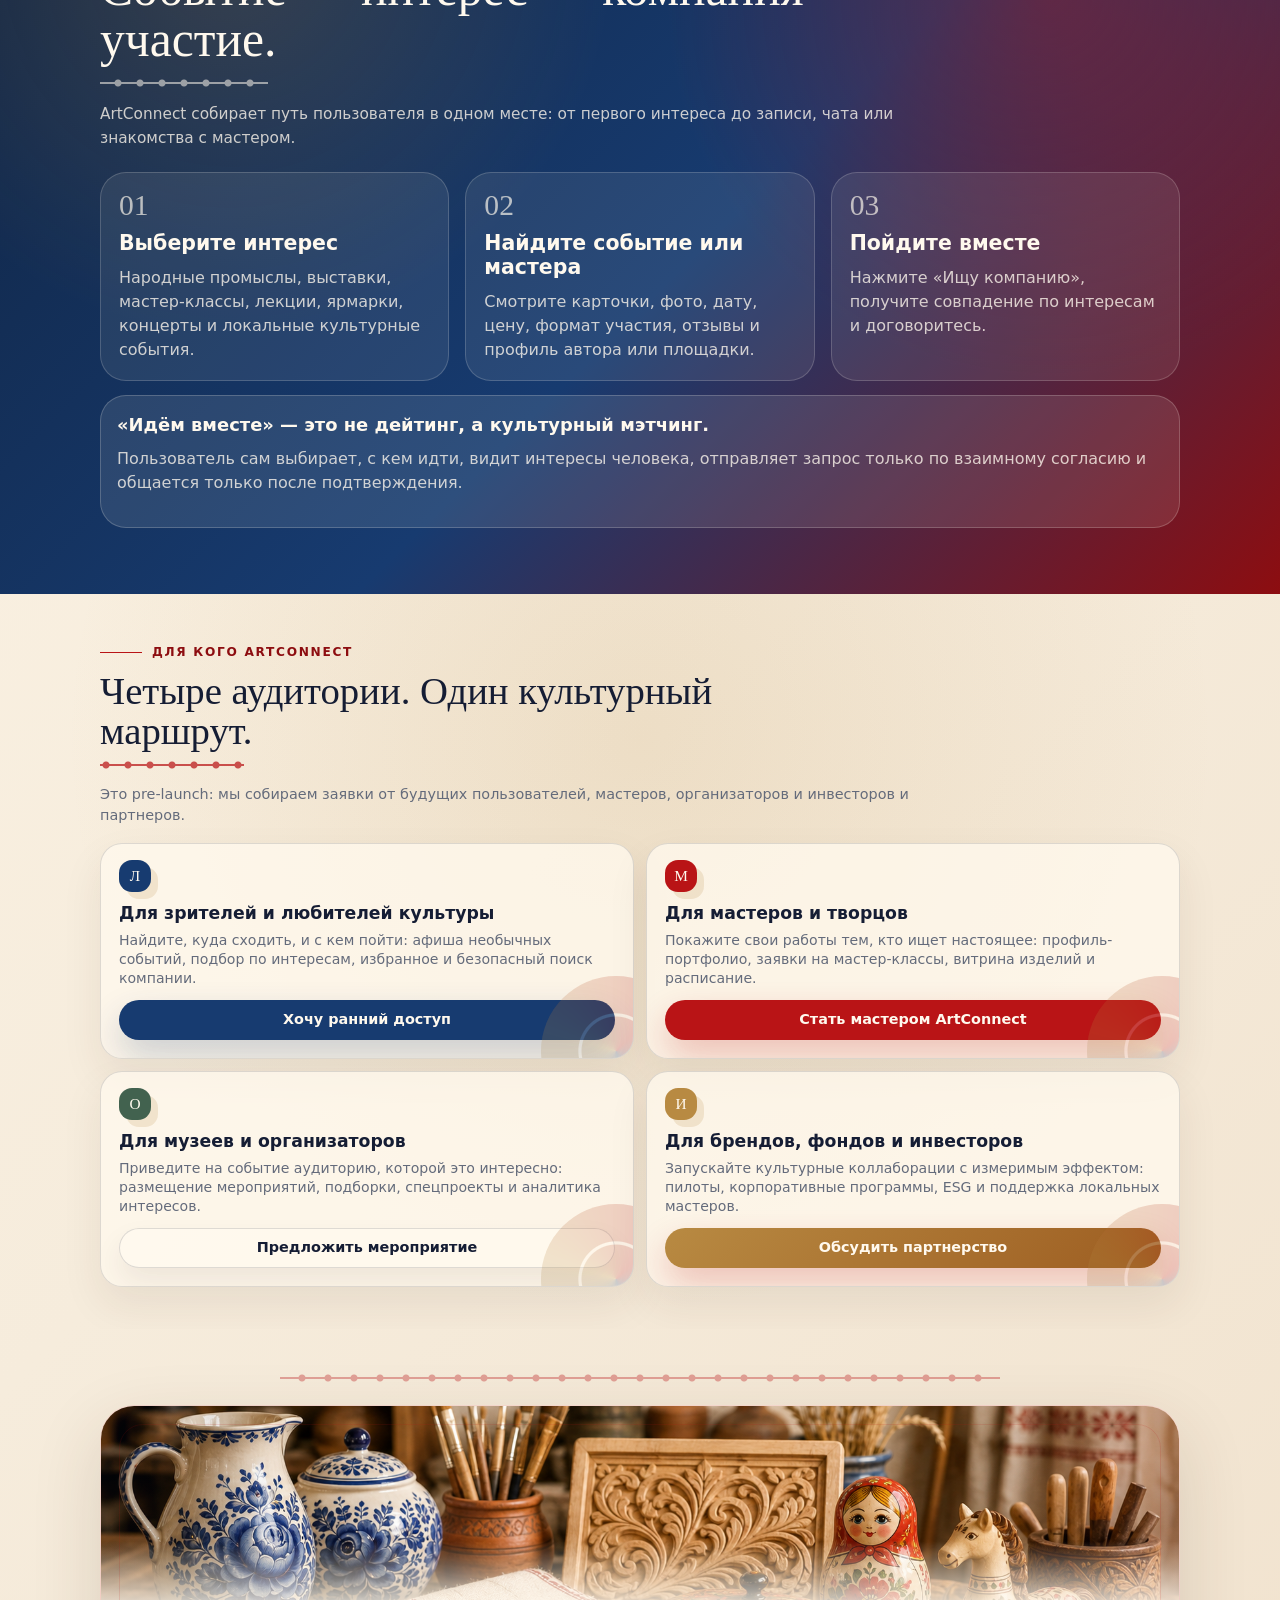
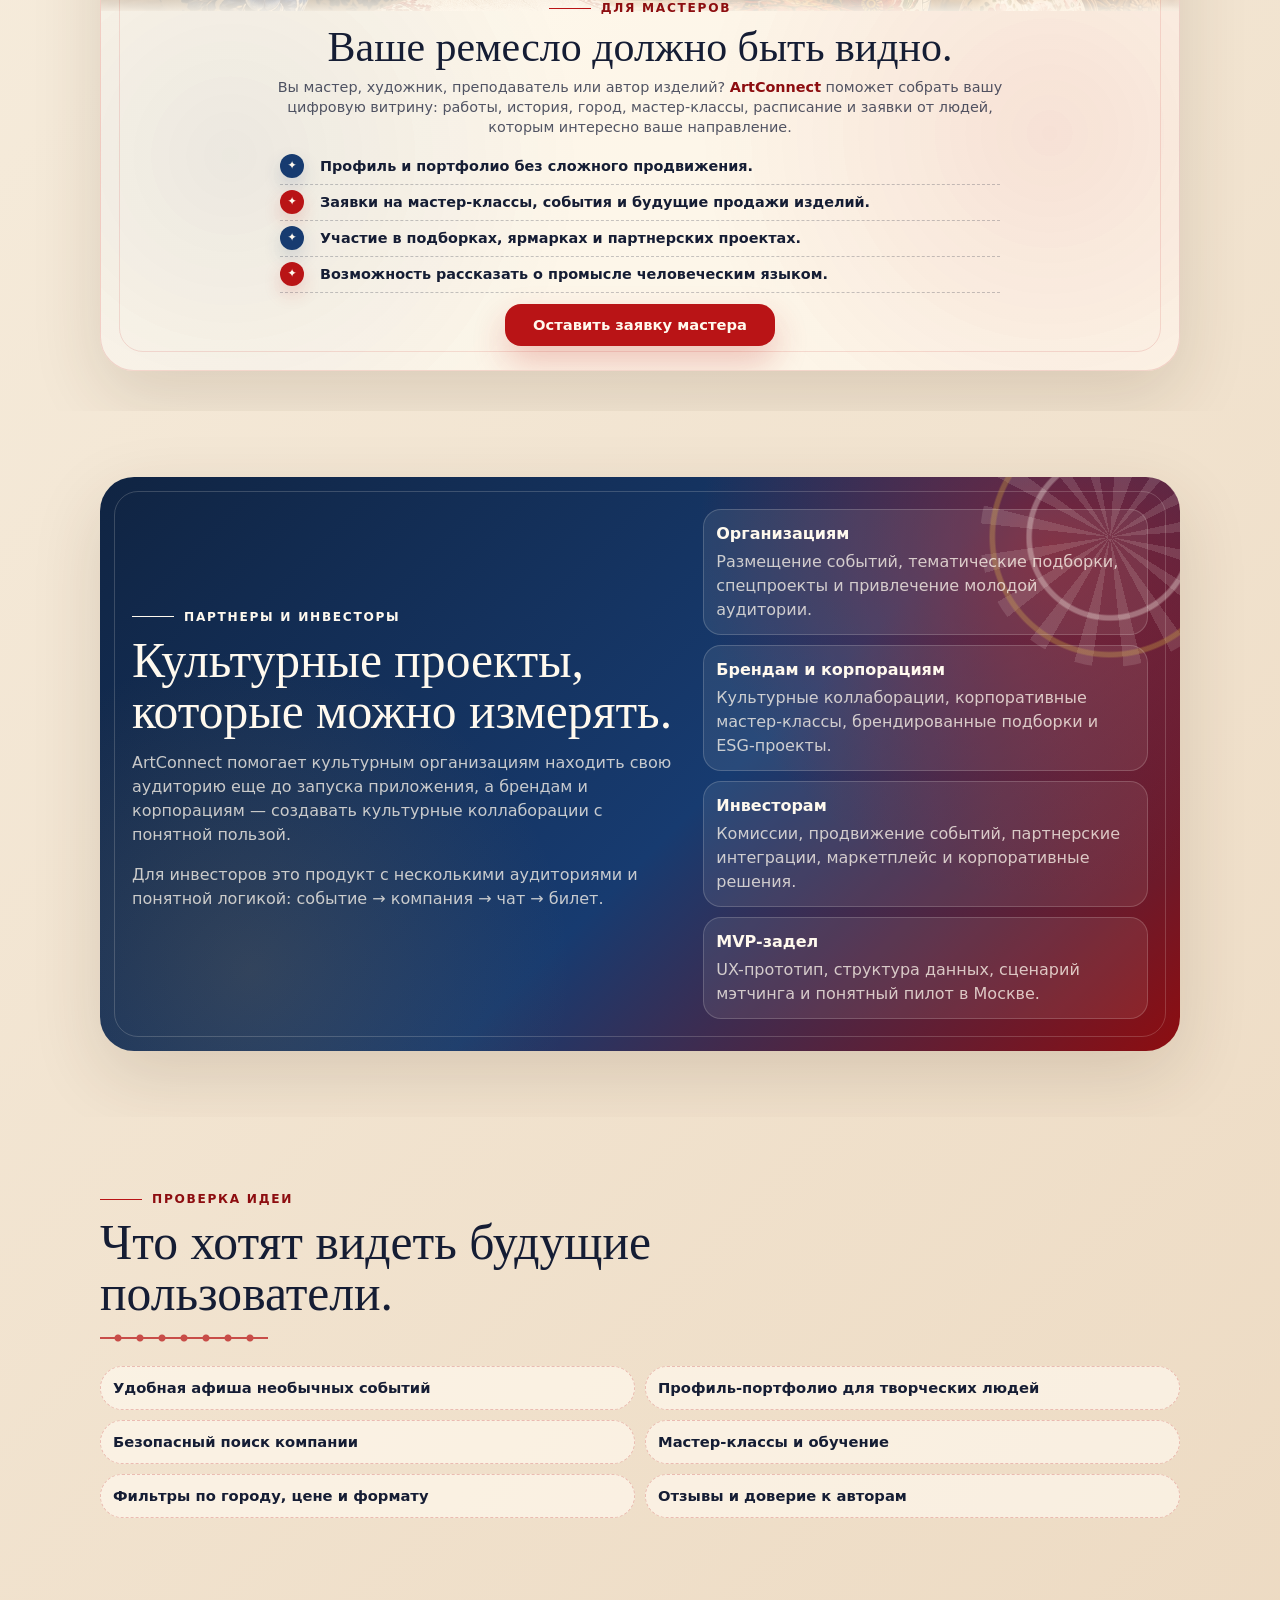
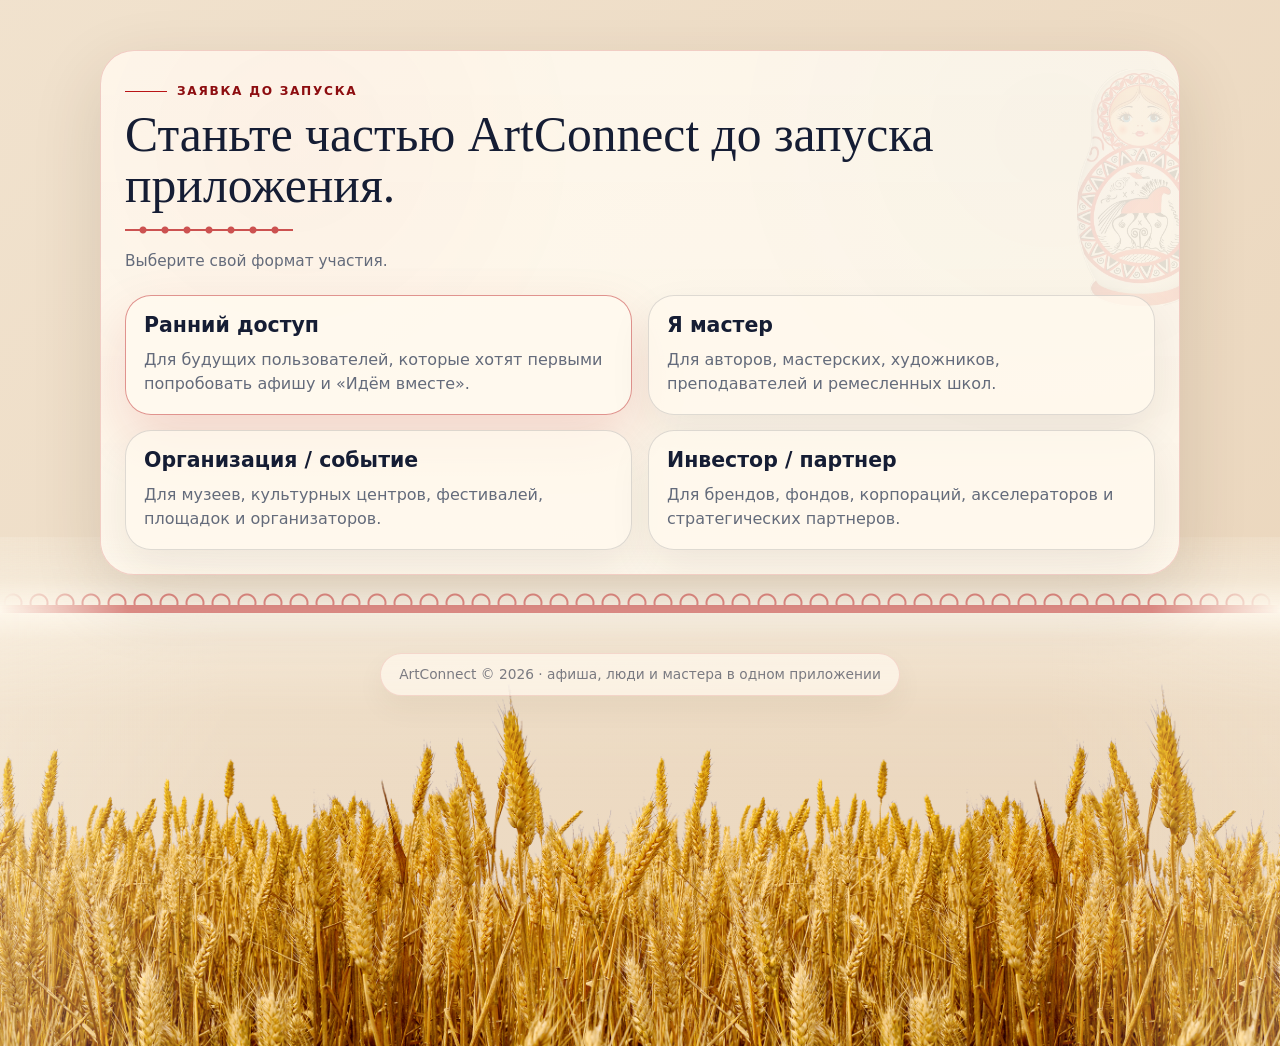
==== commit c7f5f230: "Rebuild published index page" ====
--- a/index.html
+++ b/index.html
@@ -75,9 +75,8 @@
         открывайте мастеров народных промыслов и записывайтесь на мастер-классы.
       </p>
       <p class="launch-note">
-        Запуск MVP: Москва · афиша событий · поиск компании · профили мастеров.
-        Сейчас собираем первых пользователей, мастеров, организаторов и
-        партнеров.
+        Запуск MVP: Москва · афиша событий · поиск компании · профили мастеров.<br>
+        Собираем первых пользователей, мастеров, организаторов и партнеров.
       </p>
       <div class="actions">
         <a class="btn" href="#join" data-choose="user">Получить ранний доступ</a>
@@ -93,135 +92,141 @@
         </div>
       </div>
       <p class="visual-caption">
-        Главная механика MVP: событие → интерес → компания → запись или участие.
+        Главная механика MVP: <br>
+        событие → интерес → компания → участие
       </p>
     </div>
   </div>
   <div class="ornament-band" aria-hidden="true"></div>
 </section>
-            <section class="section" id="why">
-        <div class="container">
-          <div class="section-heading reveal">
-            <span class="section-kicker">Почему это нужно</span>
-            <h2>Интерес к культуре есть. Участия часто не происходит.</h2>
-            <p>
-              Культурных событий много, но путь к ним неудобный: афиши разбросаны,
-              мастеров сложно найти, на мероприятия часто не с кем пойти, а организаторам
-              трудно попасть в нужную аудиторию.
-            </p>
-          </div>
-
-          <div class="cards-grid">
-            <article class="card reveal" data-tilt>
-              <span class="card-icon">1</span>
-              <h3>Не с кем пойти</h3>
-              <p>Люди сохраняют события, но часто не идут одни: не хватает безопасного и неловкого-free способа найти компанию.</p>
-            </article>
-
-            <article class="card reveal" data-delay="1" data-tilt>
-              <span class="card-icon">2</span>
-              <h3>Афиши разбросаны</h3>
-              <p>Музеи, Telegram, соцсети, сайты площадок и ярмарок живут отдельно, поэтому интересные события теряются.</p>
-            </article>
-
-            <article class="card reveal" data-delay="2" data-tilt>
-              <span class="card-icon">3</span>
-              <h3>Мастеров сложно найти</h3>
-              <p>У многих авторов нет понятного цифрового профиля, портфолио, расписания и канала заявок.</p>
-            </article>
-
-            <article class="card reveal" data-tilt>
-              <span class="card-icon">4</span>
-              <h3>Аудитория не доходит</h3>
-              <p>Организаторам трудно достучаться именно до тех, кому выставка, лекция или мастер-класс действительно интересны.</p>
-            </article>
-          </div>
-        </div>
-      </section>
-
-      <section class="section steps" id="how">
-        <div class="container">
-          <div class="section-heading reveal">
-            <span class="section-kicker">Как это работает</span>
-            <h2>Событие → интерес → компания → участие.</h2>
-            <p>
-              ArtConnect собирает путь пользователя в одном месте: от первого интереса
-              до записи, чата или знакомства с мастером.
-            </p>
-          </div>
-
-          <div class="steps-grid">
-            <article class="step-card reveal">
-              <span class="step-number">01</span>
-              <h3>Выберите интерес</h3>
-              <p>Народные промыслы, выставки, мастер-классы, лекции, ярмарки, концерты и локальные культурные события.</p>
-            </article>
-
-            <article class="step-card reveal" data-delay="1">
-              <span class="step-number">02</span>
-              <h3>Найдите событие или мастера</h3>
-              <p>Смотрите карточки, фото, дату, цену, формат участия, отзывы и профиль автора или площадки.</p>
-            </article>
-
-            <article class="step-card reveal" data-delay="2">
-              <span class="step-number">03</span>
-              <h3>Пойдите вместе</h3>
-              <p>Нажмите «Ищу компанию», получите совпадение по интересам и договоритесь в приватном чате.</p>
-            </article>
-          </div>
-
-          <div class="safety-note reveal">
-            <strong>«Идём вместе» — это не дейтинг, а культурный мэтчинг.</strong>
-            <p>
-              Пользователь сам выбирает, с кем идти, видит интересы человека,
-              отправляет запрос только по взаимному согласию и общается в приватном
-              чате после подтверждения.
-            </p>
-          </div>
-        </div>
-      </section>
-            <section class="section" id="audiences">
-        <div class="container">
-          <div class="section-heading reveal">
-            <span class="section-kicker">Для кого ArtConnect</span>
-            <h2>Четыре аудитории. Один культурный маршрут.</h2>
-            <p>
-              Это pre-launch лендинг: мы собираем заявки от будущих пользователей,
-              мастеров, организаторов и инвесторов/крупных партнеров.
-            </p>
-          </div>
-
-          <div class="audience-grid">
-            <article class="audience-card audience-card--user reveal" data-tilt>
-              <span class="card-icon">Л</span>
-              <h3>Для зрителей и любителей культуры</h3>
-              <p>Найдите, куда сходить, и с кем пойти: афиша необычных событий, подбор по интересам, избранное и безопасный поиск компании.</p>
-              <a class="btn btn--blue" href="#join" data-choose="user">Хочу ранний доступ</a>
-            </article>
-
-            <article class="audience-card audience-card--master reveal" data-delay="1" data-tilt>
-              <span class="card-icon">М</span>
-              <h3>Для мастеров и творцов</h3>
-              <p>Покажите свои работы тем, кто ищет настоящее: профиль-портфолио, заявки на мастер-классы, витрина изделий и расписание.</p>
-              <a class="btn" href="#join" data-choose="master">Стать мастером ArtConnect</a>
-            </article>
-
-            <article class="audience-card audience-card--org reveal" data-delay="2" data-tilt>
-              <span class="card-icon">О</span>
-              <h3>Для музеев и организаторов</h3>
-              <p>Приведите на событие аудиторию, которой это интересно: размещение мероприятий, подборки, спецпроекты и аналитика интересов.</p>
-              <a class="btn btn--light" href="#join" data-choose="org">Предложить мероприятие</a>
-            </article>
-
-            <article class="audience-card audience-card--investor reveal" data-tilt>
-              <span class="card-icon">И</span>
-              <h3>Для брендов, фондов и инвесторов</h3>
-              <p>Запускайте культурные коллаборации с измеримым эффектом: пилоты, корпоративные программы, ESG и поддержка локальных мастеров.</p>
-              <a class="btn btn--gold" href="#join" data-choose="investor">Обсудить партнерство</a>
-            </article>
-          </div>
-        </div>
-      </section>
+      <section class="section" id="why">
+  <div class="container">
+    <div class="section-heading reveal">
+      <span class="section-kicker">Почему нужен ArtConnect</span>
+      <h2>Интерес к культуре есть. Участия часто не происходит.</h2>
+      <p>
+        Культурных событий много, но путь к ним неудобный: афиши разбросаны,
+        мастеров сложно найти, на мероприятия часто не с кем пойти, а организаторам
+        трудно попасть в нужную аудиторию.
+      </p>
+    </div>
+
+    <div class="cards-grid">
+      <article class="card reveal" data-tilt>
+        <span class="card-icon">1</span>
+        <h3>Не с кем пойти</h3>
+        <p>Люди сохраняют события, но часто не идут одни: не хватает безопасного способа найти
+          компанию.</p>
+      </article>
+
+      <article class="card reveal" data-delay="1" data-tilt>
+        <span class="card-icon">2</span>
+        <h3>Афиши разбросаны</h3>
+        <p>Музеи, Telegram, соцсети, сайты площадок и ярмарок живут отдельно, поэтому интересные события теряются.</p>
+      </article>
+
+      <article class="card reveal" data-delay="2" data-tilt>
+        <span class="card-icon">3</span>
+        <h3>Мастеров сложно найти</h3>
+        <p>У многих авторов нет понятного цифрового профиля, портфолио, расписания и канала заявок.</p>
+      </article>
+
+      <article class="card reveal" data-tilt>
+        <span class="card-icon">4</span>
+        <h3>Аудитория не доходит</h3>
+        <p>Организаторам трудно достучаться именно до тех, кому выставка, лекция или мастер-класс действительно
+          интересны.</p>
+      </article>
+    </div>
+  </div>
+</section>
+
+<section class="section steps" id="how">
+  <div class="container">
+    <div class="section-heading reveal">
+      <span class="section-kicker">Как это работает</span>
+      <h2>Событие → интерес → компания → участие.</h2>
+      <p>
+        ArtConnect собирает путь пользователя в одном месте: от первого интереса
+        до записи, чата или знакомства с мастером.
+      </p>
+    </div>
+
+    <div class="steps-grid">
+      <article class="step-card reveal">
+        <span class="step-number">01</span>
+        <h3>Выберите интерес</h3>
+        <p>Народные промыслы, выставки, мастер-классы, лекции, ярмарки, концерты и локальные культурные события.</p>
+      </article>
+
+      <article class="step-card reveal" data-delay="1">
+        <span class="step-number">02</span>
+        <h3>Найдите событие или мастера</h3>
+        <p>Смотрите карточки, фото, дату, цену, формат участия, отзывы и профиль автора или площадки.</p>
+      </article>
+
+      <article class="step-card reveal" data-delay="2">
+        <span class="step-number">03</span>
+        <h3>Пойдите вместе</h3>
+        <p>Нажмите «Ищу компанию», получите совпадение по интересам и договоритесь.</p>
+      </article>
+    </div>
+
+    <div class="safety-note reveal">
+      <strong>«Идём вместе» — это не дейтинг, а культурный мэтчинг.</strong>
+      <p>
+        Пользователь сам выбирает, с кем идти, видит интересы человека,
+        отправляет запрос только по взаимному согласию и общается только после подтверждения.
+      </p>
+    </div>
+  </div>
+</section>
+      <section class="section" id="audiences">
+  <div class="container">
+    <div class="section-heading reveal">
+      <span class="section-kicker">Для кого ArtConnect</span>
+      <h2>Четыре аудитории. Один культурный маршрут.</h2>
+      <p>
+        Это pre-launch: мы собираем заявки от будущих пользователей,
+        мастеров, организаторов и инвесторов и партнеров.
+      </p>
+    </div>
+
+    <div class="audience-grid">
+      <article class="audience-card audience-card--user reveal" data-tilt>
+        <span class="card-icon">Л</span>
+        <h3>Для зрителей и любителей культуры</h3>
+        <p>Найдите, куда сходить, и с кем пойти: афиша необычных событий, подбор по интересам, избранное и безопасный
+          поиск компании.</p>
+        <a class="btn btn--blue" href="#join" data-choose="user">Хочу ранний доступ</a>
+      </article>
+
+      <article class="audience-card audience-card--master reveal" data-delay="1" data-tilt>
+        <span class="card-icon">М</span>
+        <h3>Для мастеров и творцов</h3>
+        <p>Покажите свои работы тем, кто ищет настоящее: профиль-портфолио, заявки на мастер-классы, витрина изделий и
+          расписание.</p>
+        <a class="btn" href="#join" data-choose="master">Стать мастером ArtConnect</a>
+      </article>
+
+      <article class="audience-card audience-card--org reveal" data-delay="2" data-tilt>
+        <span class="card-icon">О</span>
+        <h3>Для музеев и организаторов</h3>
+        <p>Приведите на событие аудиторию, которой это интересно: размещение мероприятий, подборки, спецпроекты и
+          аналитика интересов.</p>
+        <a class="btn btn--light" href="#join" data-choose="org">Предложить мероприятие</a>
+      </article>
+
+      <article class="audience-card audience-card--investor reveal" data-tilt>
+        <span class="card-icon">И</span>
+        <h3>Для брендов, фондов и инвесторов</h3>
+        <p>Запускайте культурные коллаборации с измеримым эффектом: пилоты, корпоративные программы, ESG и поддержка
+          локальных мастеров.</p>
+        <a class="btn btn--gold" href="#join" data-choose="investor">Обсудить партнерство</a>
+      </article>
+    </div>
+  </div>
+</section>
       <section class="section masters-section" id="masters">
   <div class="container">
     <div class="masters-panel reveal">
@@ -264,7 +269,7 @@
         </p>
         <p>
           Для инвесторов это продукт с несколькими аудиториями и понятной логикой:
-          событие → компания → чат → билет или запись.
+          событие → компания → чат → билет.
         </p>
       </div>
 
@@ -301,7 +306,7 @@
       <li>Удобная афиша необычных событий</li>
       <li>Профиль-портфолио для творческих людей</li>
       <li>Безопасный поиск компании</li>
-      <li>Мастер-классы и короткое обучение</li>
+      <li>Мастер-классы и обучение</li>
       <li>Фильтры по городу, цене и формату</li>
       <li>Отзывы и доверие к авторам</li>
     </ul>
@@ -320,23 +325,26 @@
       </div>
 
       <div class="join-grid" role="list">
-        <a class="join-card is-active" href="https://forms.yandex.com/u/6a1d64ec6d2d73e60ba7fea0/" target="_blank" rel="noopener noreferrer" data-role="user"
-          data-tilt>
+        <a class="join-card is-active" href="https://forms.yandex.com/u/6a1d64ec6d2d73e60ba7fea0/" target="_blank"
+          rel="noopener noreferrer" data-role="user" data-tilt>
           <h3>Ранний доступ</h3>
           <p>Для будущих пользователей, которые хотят первыми попробовать афишу и «Идём вместе».</p>
         </a>
 
-        <a class="join-card" href="https://forms.yandex.com/u/6a1d64ec6d2d73e60ba7fea0/" target="_blank" rel="noopener noreferrer" data-role="master" data-tilt>
+        <a class="join-card" href="https://forms.yandex.com/u/6a1d64ec6d2d73e60ba7fea0/" target="_blank"
+          rel="noopener noreferrer" data-role="master" data-tilt>
           <h3>Я мастер</h3>
           <p>Для авторов, мастерских, художников, преподавателей и ремесленных школ.</p>
         </a>
 
-        <a class="join-card" href="https://forms.yandex.com/u/6a1d64ec6d2d73e60ba7fea0/" target="_blank" rel="noopener noreferrer" data-role="org" data-tilt>
+        <a class="join-card" href="https://forms.yandex.com/u/6a1d64ec6d2d73e60ba7fea0/" target="_blank"
+          rel="noopener noreferrer" data-role="org" data-tilt>
           <h3>Организация / событие</h3>
           <p>Для музеев, культурных центров, фестивалей, площадок и организаторов.</p>
         </a>
 
-        <a class="join-card" href="https://forms.yandex.com/u/6a1d64ec6d2d73e60ba7fea0/" target="_blank" rel="noopener noreferrer" data-role="investor" data-tilt>
+        <a class="join-card" href="https://forms.yandex.com/u/6a1d64ec6d2d73e60ba7fea0/" target="_blank"
+          rel="noopener noreferrer" data-role="investor" data-tilt>
           <h3>Инвестор / партнер</h3>
           <p>Для брендов, фондов, корпораций, акселераторов и стратегических партнеров.</p>
         </a>
--- a/css/styles.css
+++ b/css/styles.css
@@ -550,7 +550,6 @@
   padding: 8px 0 6px;
   overflow: visible;
   background:
-    radial-gradient(ellipse at 50% 92%, rgba(21, 29, 52, 0.18), transparent 36%),
     radial-gradient(circle at 50% 44%, rgba(185, 20, 22, 0.1), transparent 34%);
 }
 
@@ -1812,7 +1811,6 @@
   .product-showcase {
     padding: 6px 0 4px;
     background:
-      radial-gradient(ellipse at 50% 90%, rgba(21, 29, 52, 0.16), transparent 34%),
       radial-gradient(circle at 50% 44%, rgba(185, 20, 22, 0.08), transparent 34%);
   }
 
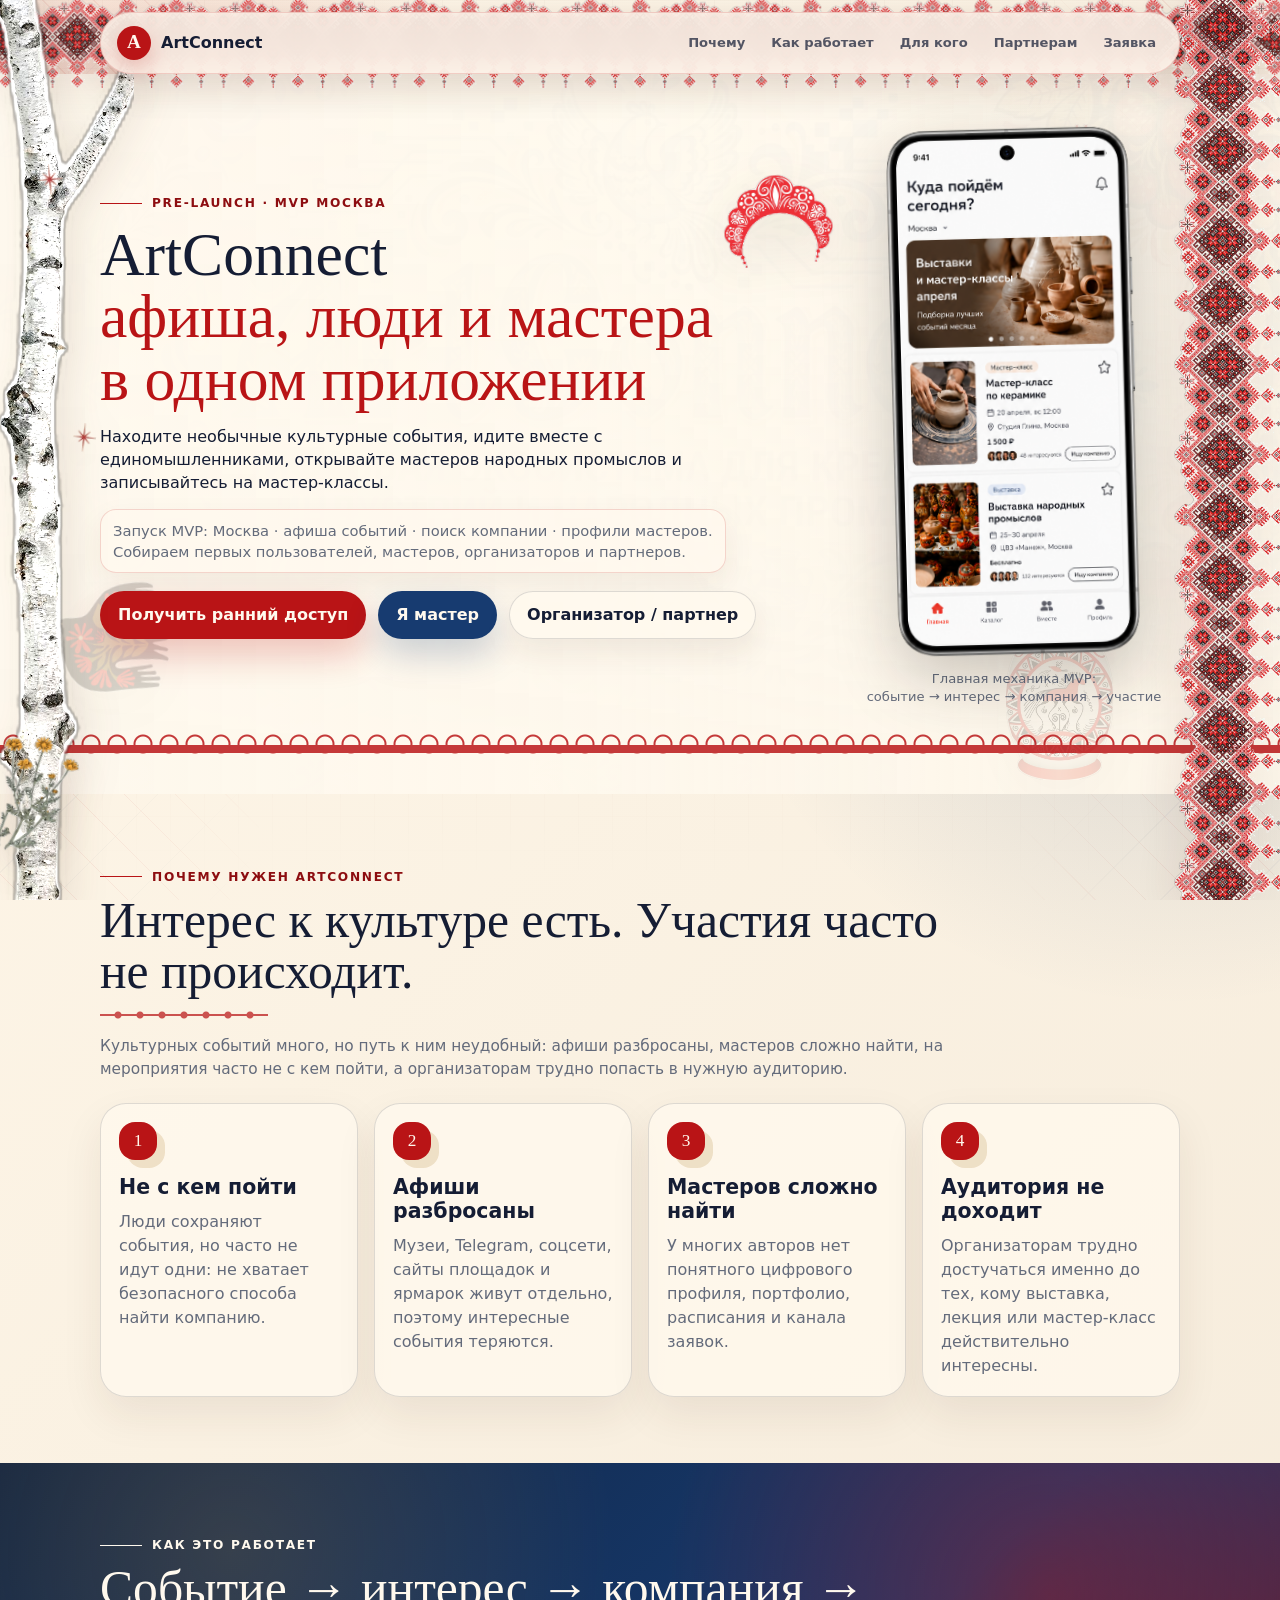
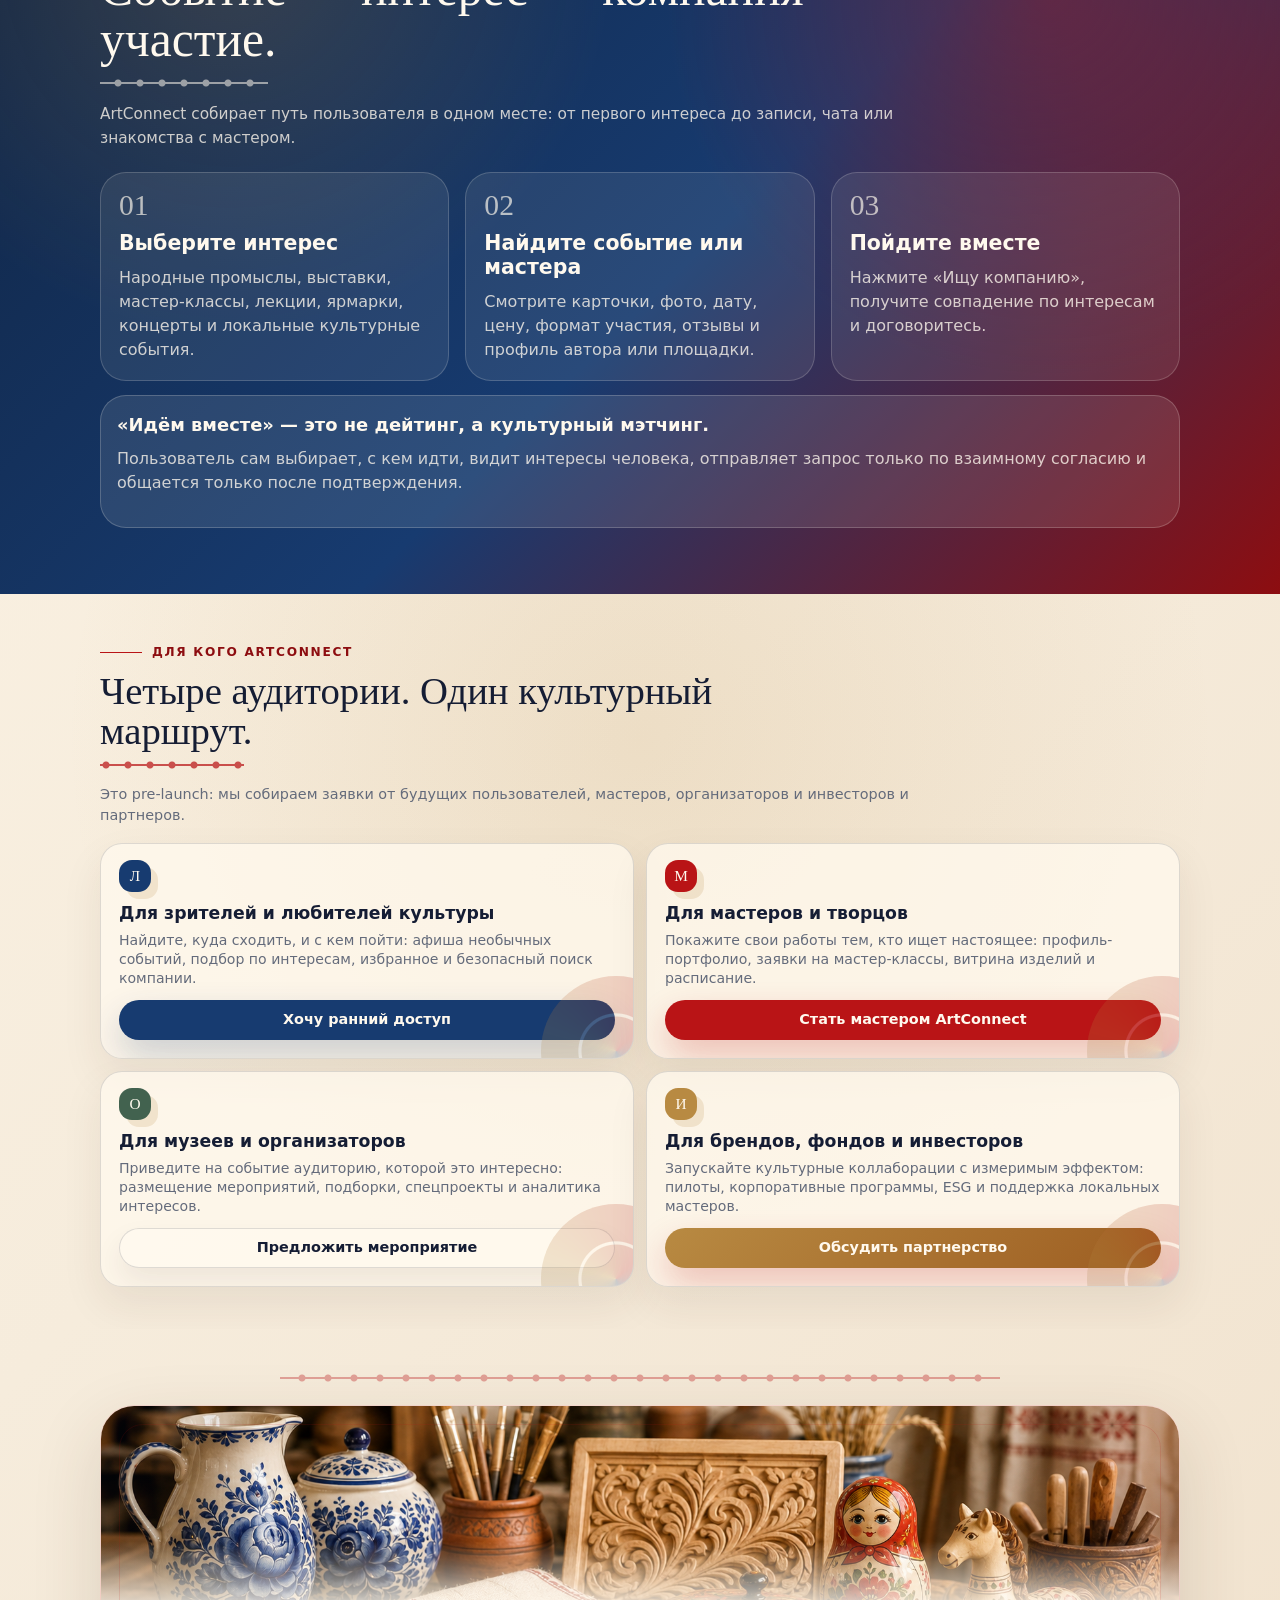
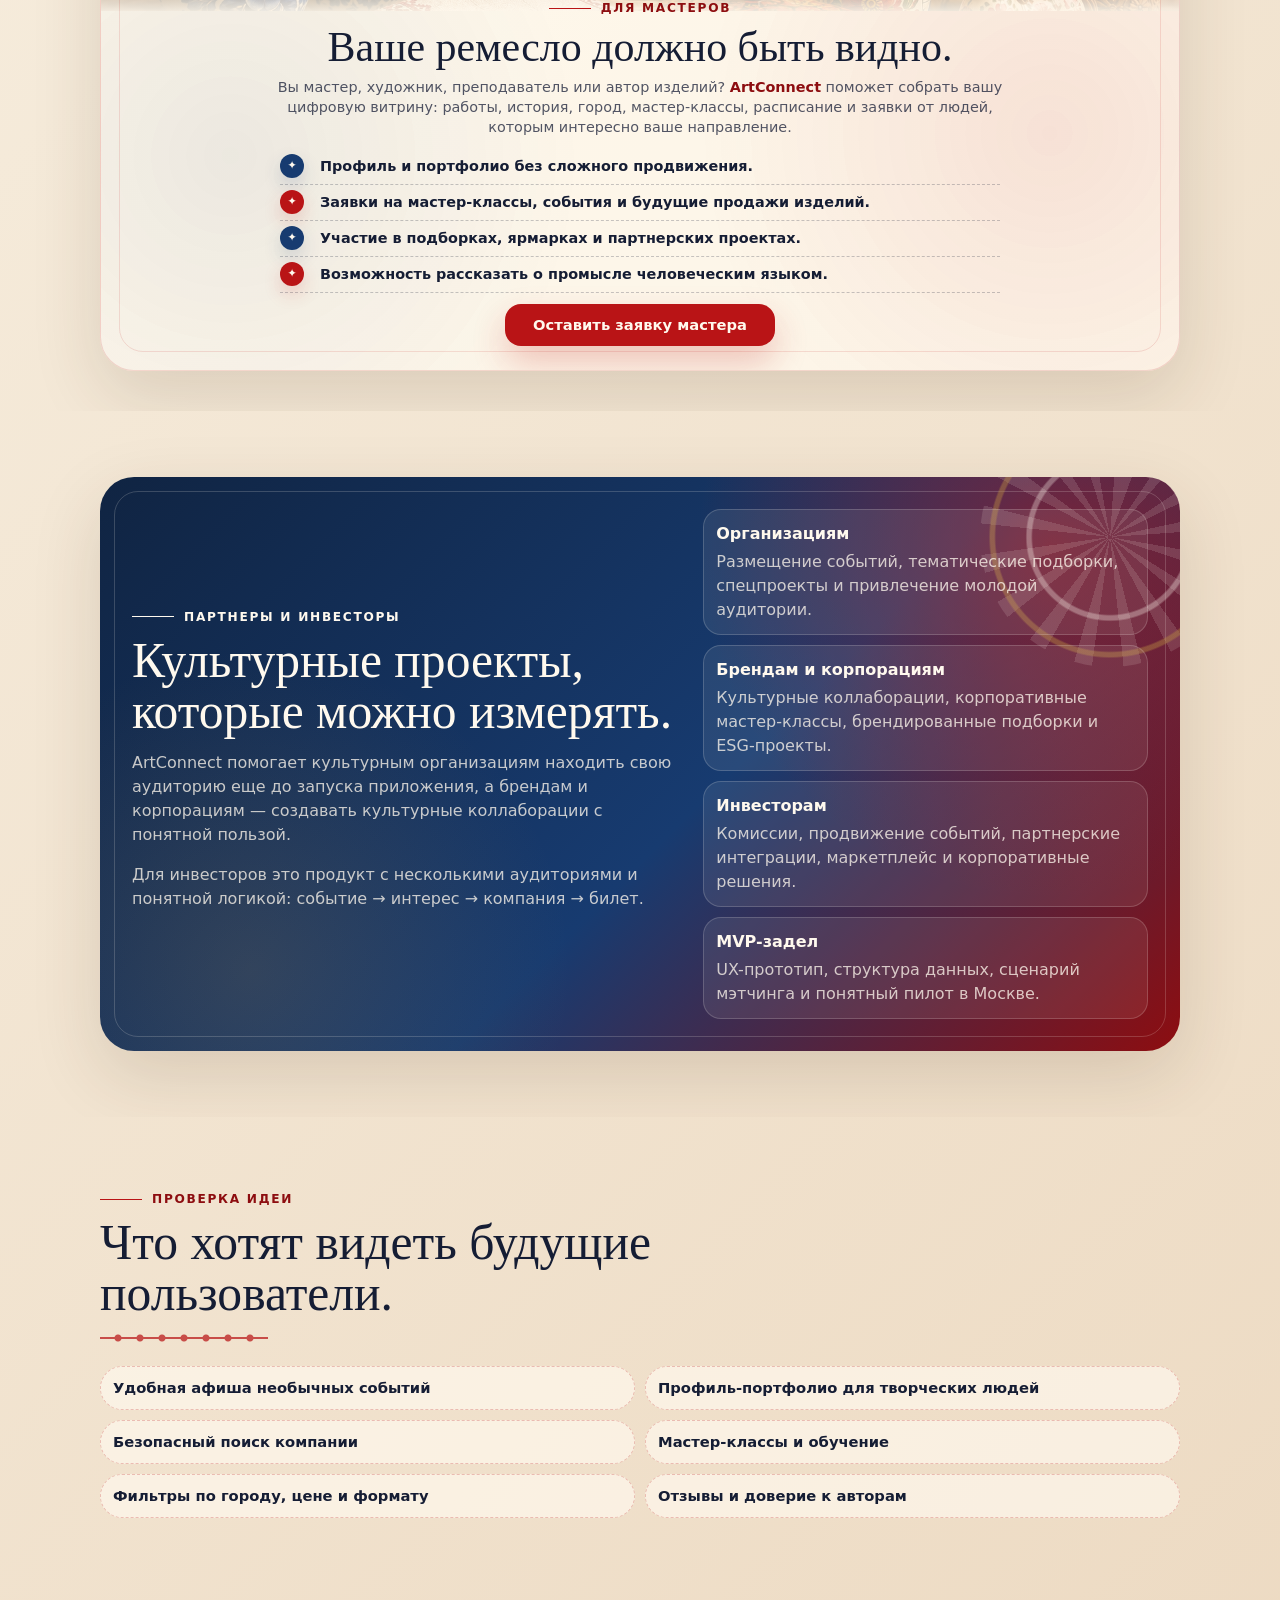
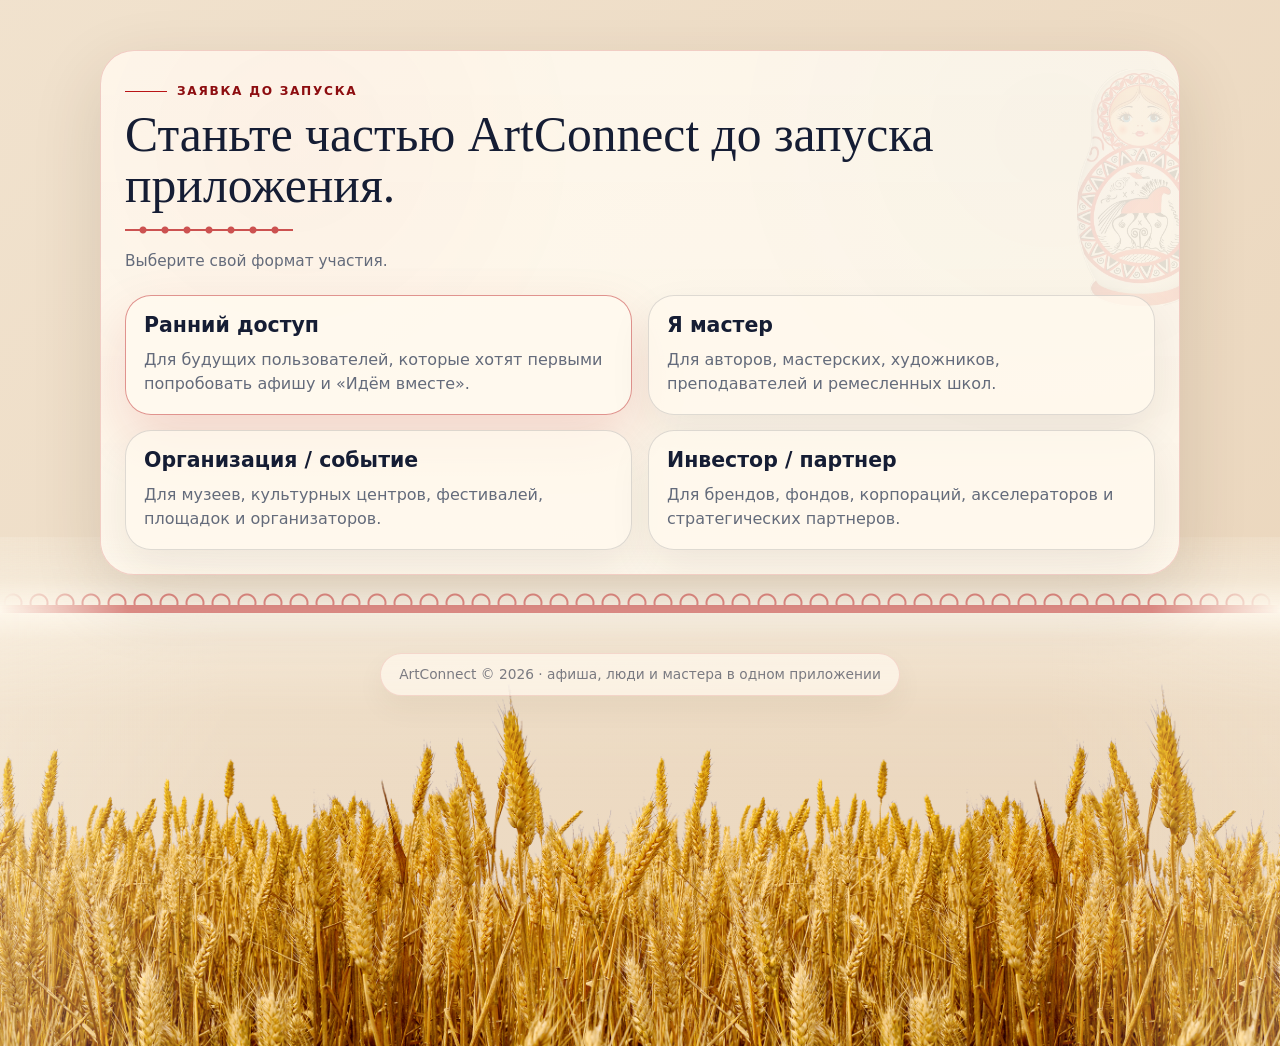
==== commit e6e56df0: "Update index.html Изменил текст (логика для инвесторов)" ====
--- a/index.html
+++ b/index.html
@@ -269,7 +269,7 @@
         </p>
         <p>
           Для инвесторов это продукт с несколькими аудиториями и понятной логикой:
-          событие → компания → чат → билет.
+          событие → интерес → компания → билет.
         </p>
       </div>
 
@@ -361,4 +361,4 @@
 
     <script src="js/main.js?v=join-wheat-bg-20260602"></script>
   </body>
-</html>+</html>
